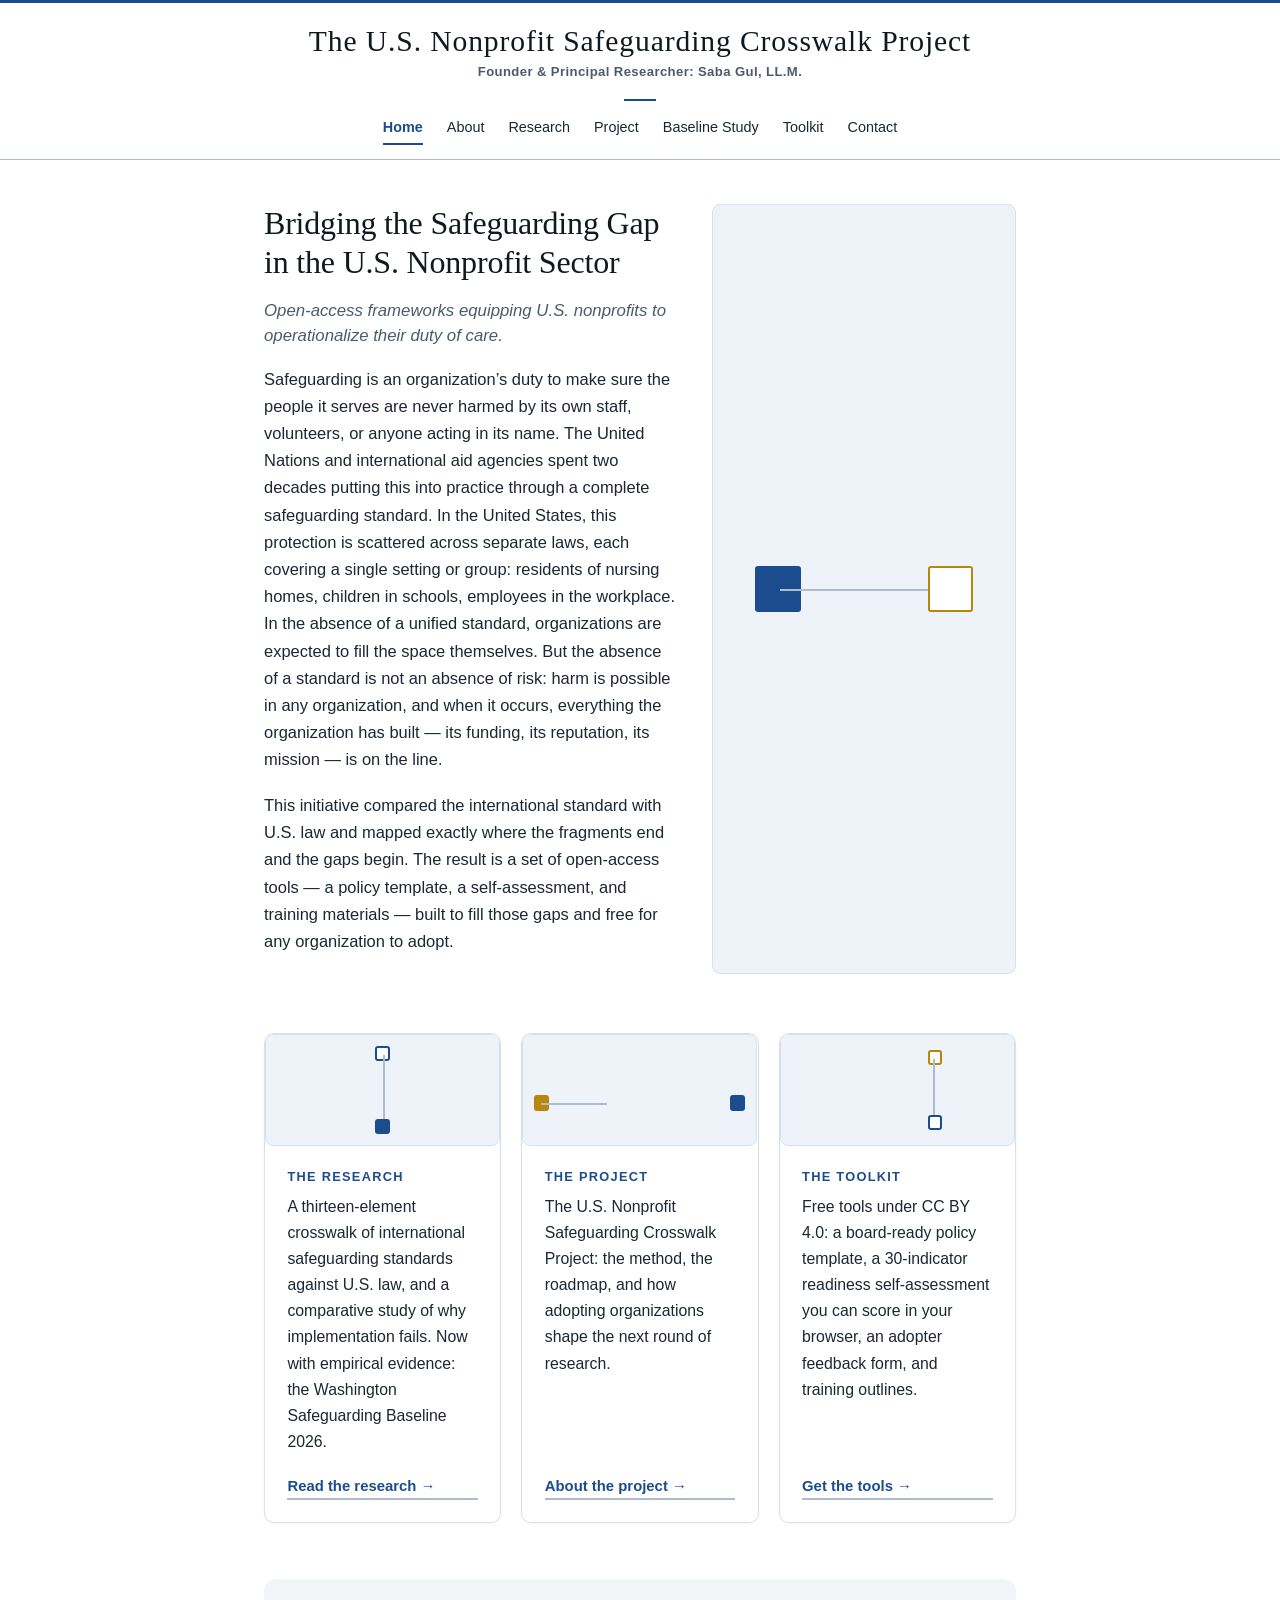
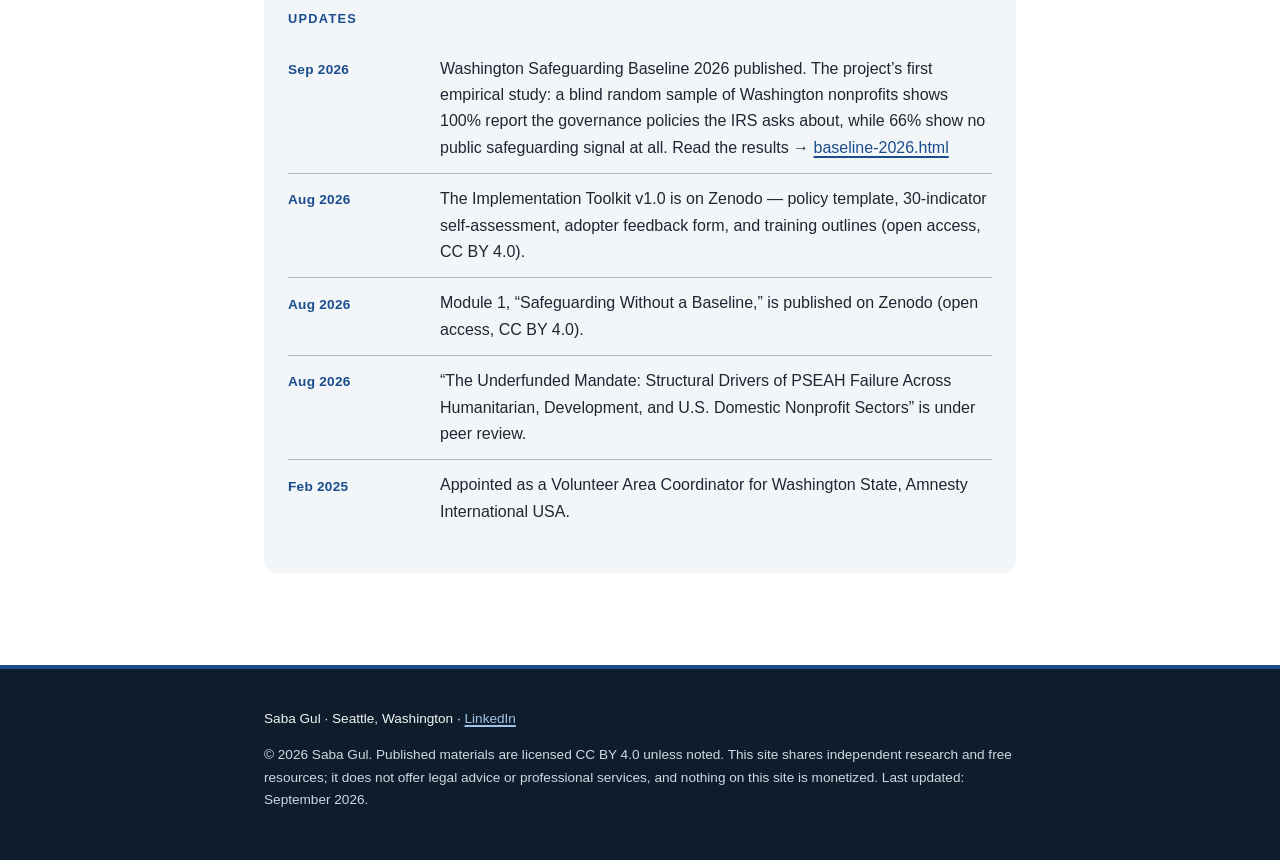
==== index.html @ c937920f "Home: replace hero intro with new safeguarding-context copy H1/lede unchanged; intro paragraph repla" ====
<!DOCTYPE html>
<html lang="en">
<head>
  <meta charset="utf-8">
  <meta name="viewport" content="width=device-width, initial-scale=1">
  <title>Home — The U.S. Nonprofit Safeguarding Crosswalk Project</title>
  <meta name="description" content="Independent research and free, open-access safeguarding tools for U.S. nonprofits, from the U.S. Nonprofit Safeguarding Crosswalk Project.">
  <meta name="author" content="Saba Gul">
  <link rel="canonical" href="https://pseacrosswalk.org/">
  <meta property="og:type" content="website">
  <meta property="og:site_name" content="Saba Gul">
  <meta property="og:title" content="Saba Gul — Safeguarding research for the U.S. nonprofit sector">
  <meta property="og:description" content="Independent research and free, open-access safeguarding tools for U.S. nonprofits, from the U.S. Nonprofit Safeguarding Crosswalk Project.">
  <meta property="og:url" content="https://pseacrosswalk.org/">
  <!-- <meta property="og:image" content="https://pseacrosswalk.org/assets/img/og-image.png"> -->
  <meta name="twitter:card" content="summary">
  <link rel="icon" href="assets/favicon.svg" type="image/svg+xml">
  <link rel="stylesheet" href="assets/css/style.css">
  <!-- Google tag (gtag.js) -->
  <script async src="https://www.googletagmanager.com/gtag/js?id=G-36630T5V3N"></script>
  <script>
    window.dataLayer = window.dataLayer || [];
    function gtag(){dataLayer.push(arguments);}
    gtag('js', new Date());
    gtag('config', 'G-36630T5V3N');
  </script>
</head>
<body>
  <a class="skip-link" href="#main">Skip to content</a>

  <header class="site-header">
    <div class="site-header__inner">
      <a class="wordmark" href="index.html">
        The U.S. Nonprofit Safeguarding Crosswalk Project
        <span class="wordmark__role">Founder &amp; Principal Researcher: Saba Gul, LL.M.</span>
      </a>
      <nav class="nav" aria-label="Primary">
        <ul>
          <li><a href="index.html" aria-current="page">Home</a></li>
          <li><a href="about.html">About</a></li>
          <li><a href="research.html">Research</a></li>
          <li><a href="project.html">Project</a></li>
          <li><a href="baseline-2026.html">Baseline Study</a></li>
          <li><a href="toolkit.html">Toolkit</a></li>
          <li><a href="contact.html">Contact</a></li>
        </ul>
      </nav>
    </div>
  </header>

  <main id="main">
    <div class="hero-row">
      <div class="hero reveal">
        <h1>Bridging the Safeguarding Gap in the U.S. Nonprofit Sector</h1>
        <p class="lede">Open-access frameworks equipping U.S. nonprofits to operationalize their duty of care.</p>
        <p class="hero__intro">Safeguarding is an organization&rsquo;s duty to make sure the people it serves are never harmed by its own staff, volunteers, or anyone acting in its name. The United Nations and international aid agencies spent two decades putting this into practice through a complete safeguarding standard. In the United States, this protection is scattered across separate laws, each covering a single setting or group: residents of nursing homes, children in schools, employees in the workplace. In the absence of a unified standard, organizations are expected to fill the space themselves. But the absence of a standard is not an absence of risk: harm is possible in any organization, and when it occurs, everything the organization has built &mdash; its funding, its reputation, its mission &mdash; is on the line.</p>
        <p class="hero__intro">This initiative compared the international standard with U.S. law and mapped exactly where the fragments end and the gaps begin. The result is a set of open-access tools &mdash; a policy template, a self-assessment, and training materials &mdash; built to fill those gaps and free for any organization to adopt.</p>
      </div>
      <div class="ph ph--a hero__photo" aria-hidden="true"><span class="ph__line"></span></div>
    </div>

    <ul class="cards">
      <li class="card card--research">
        <div class="ph ph--b card__photo" aria-hidden="true"><span class="ph__line"></span></div>
        <div class="card__body">
          <h2>The Research</h2>
          <p>A thirteen-element crosswalk of international safeguarding standards against U.S. law, and a comparative study of why implementation fails. Now with empirical evidence: the Washington Safeguarding Baseline 2026.</p>
          <a class="arrow" href="research.html">Read the research &rarr;</a>
        </div>
      </li>
      <li class="card card--project">
        <div class="ph ph--c card__photo" aria-hidden="true"><span class="ph__line"></span></div>
        <div class="card__body">
          <h2>The Project</h2>
          <p>The U.S. Nonprofit Safeguarding Crosswalk Project: the method, the roadmap, and how adopting organizations shape the next round of research.</p>
          <a class="arrow" href="project.html">About the project &rarr;</a>
        </div>
      </li>
      <li class="card card--toolkit">
        <div class="ph ph--d card__photo" aria-hidden="true"><span class="ph__line"></span></div>
        <div class="card__body">
          <h2>The Toolkit</h2>
          <p>Free tools under CC BY 4.0: a board-ready policy template, a 30-indicator readiness self-assessment you can score in your browser, an adopter feedback form, and training outlines.</p>
          <a class="arrow" href="toolkit.html">Get the tools &rarr;</a>
        </div>
      </li>
    </ul>

    <section class="updates" aria-labelledby="updates-heading">
      <h2 id="updates-heading">Updates</h2>
      <ul>
        <li><span class="updates__date">Sep 2026</span> <span class="updates__body">Washington Safeguarding Baseline 2026 published. The project&rsquo;s first empirical study: a blind random sample of Washington nonprofits shows 100% report the governance policies the IRS asks about, while 66% show no public safeguarding signal at all. Read the results &rarr; <a href="baseline-2026.html">baseline-2026.html</a></span></li>
        <li><span class="updates__date">Aug 2026</span> <span class="updates__body">The Implementation Toolkit v1.0 is on Zenodo — policy template, 30-indicator self-assessment, adopter feedback form, and training outlines (open access, CC BY 4.0).</span></li>
        <li><span class="updates__date">Aug 2026</span> <span class="updates__body">Module 1, &ldquo;Safeguarding Without a Baseline,&rdquo; is published on Zenodo (open access, CC BY 4.0).</span></li>
        <li><span class="updates__date">Aug 2026</span> <span class="updates__body">&ldquo;The Underfunded Mandate: Structural Drivers of PSEAH Failure Across Humanitarian, Development, and U.S. Domestic Nonprofit Sectors&rdquo; is under peer review.</span></li>
        <li><span class="updates__date">Feb 2025</span> <span class="updates__body">Appointed as a Volunteer Area Coordinator for Washington State, Amnesty International USA.</span></li>
      </ul>
    </section>
  </main>

  <footer class="site-footer">
    <div class="site-footer__inner">
      <p class="site-footer__meta">
        Saba Gul &middot; Seattle, Washington &middot;
        <a href="https://www.linkedin.com/in/saba-gul-271b68141/" target="_blank" rel="noopener noreferrer">LinkedIn</a>
      </p>
      <p class="site-footer__legal">&copy; 2026 Saba Gul. Published materials are licensed CC BY 4.0 unless noted. This site shares independent research and free resources; it does not offer legal advice or professional services, and nothing on this site is monetized. Last updated: September 2026.</p>
    </div>
  </footer>
</body>
</html>
---- assets/css/style.css ----
/* ==========================================================================
   Saba Gul — personal scholarly site
   One stylesheet. No frameworks, no external fonts, no third-party assets.
   Light-only by design: pages must print and screenshot identically for the
   evidence record (Part 7 of the strategy document).
   ========================================================================== */

/* --- Tokens ------------------------------------------------------------- */

:root {
  --serif: "Iowan Old Style", "Palatino Linotype", Palatino, "Book Antiqua", Georgia, "Times New Roman", serif;
  --sans: -apple-system, BlinkMacSystemFont, "Segoe UI", Roboto, "Helvetica Neue", Arial, sans-serif;
  --mono: ui-monospace, SFMono-Regular, Menlo, Consolas, monospace;

  --bg: #ffffff;
  --surface: #f3f6f9;
  --white: #ffffff;
  --deep: #0e1c2b;          /* dark band: footer, top rule */
  --deep-text: #cdd9e3;
  --deep-link: #9fc6e8;
  --ink: #101820;
  --text: #1c2733;
  --muted: #4c5b6b;
  --line: #d8e0e8;
  --line-strong: #aebccc;
  --accent: #1b4d8e;
  --accent-dark: #123a6c;
  --gold: #b8860b;
  --gold-dark: #96700a;

  /* Grounded, not arbitrary: blue is the official color of Child Abuse
     Prevention Month (the pinwheel campaign) — directly on-subject for a
     safeguarding site — and navy + neutral gray + a small gold accent is
     the standard recommendation for legal/nonprofit trust-building sites.
     One accent, used identically everywhere (not a different hue per
     page/card) per the "standard, consistent palette" direction — clay/
     olive stay defined, since theme-toolkit/theme-project still set --hue
     from them, but both now resolve to the same accent as everything else. */
  --clay: var(--accent);
  --clay-dark: var(--accent-dark);
  --olive: var(--accent);
  --olive-dark: var(--accent-dark);

  --hue: var(--accent);
  --hue-dark: var(--accent-dark);
  --hue-wash: #eef3f9;

  --tint-teal: var(--hue-wash);
  --tint-clay: var(--hue-wash);
  --tint-olive: var(--hue-wash);

  /* --measure equals --page minus the 3rem of side padding, so text, bands,
     header, and footer all share one left edge and one right edge. */
  --page: 50rem;
  --measure: 47rem;

  /* Only for pages with an on-page table of contents: --page plus the
     sidebar's own width and gap, so the content column keeps its normal
     ~50rem measure instead of being squeezed to make room for the sidebar. */
  --page-wide: 67rem;
  --toc-width: 13rem;
}

/* --- Reset / base ------------------------------------------------------- */

*,
*::before,
*::after { box-sizing: border-box; }

html {
  -webkit-text-size-adjust: 100%;
  scroll-behavior: smooth;
}

/* Flex column so the footer sits at the bottom of the viewport on short pages
   (Contact, 404) instead of floating mid-screen with page background beneath it.
   Disabled in print, where it would interfere with pagination. */
body {
  margin: 0;
  min-height: 100vh;
  min-height: 100dvh;
  display: flex;
  flex-direction: column;
  background: var(--bg);
  color: var(--text);
  font-family: var(--sans);
  font-size: 1.0625rem;
  line-height: 1.65;
  -webkit-font-smoothing: antialiased;
  text-rendering: optimizeLegibility;
}

/* Page theming: components read --hue, so one class recolors a page. */
body.theme-toolkit { --hue: var(--clay); --hue-dark: var(--clay-dark); --hue-wash: var(--tint-clay); }
body.theme-project { --hue: var(--olive); --hue-dark: var(--olive-dark); --hue-wash: var(--tint-olive); }

img { max-width: 100%; height: auto; }

h1, h2, h3, h4 {
  color: var(--ink);
  font-family: var(--serif);
  font-weight: 400;
  line-height: 1.2;
  letter-spacing: -0.005em;
}

p { margin: 0 0 1.15rem; }

a {
  color: var(--accent);
  text-decoration: underline;
  text-decoration-thickness: 1.5px;
  text-underline-offset: 0.16em;
}

a:hover { color: var(--accent-dark); }

:focus-visible {
  outline: 2px solid var(--accent);
  outline-offset: 3px;
}

hr {
  border: 0;
  border-top: 1px solid var(--line);
  margin: 3rem 0;
}

blockquote {
  margin: 1.5rem 0;
  padding: 0 0 0 1.25rem;
  border-left: 3px solid var(--hue);
  color: var(--ink);
  font-family: var(--serif);
  font-size: 1.125rem;
  font-style: italic;
}

/* --- Utilities ---------------------------------------------------------- */

.skip-link {
  position: absolute;
  left: -9999px;
  top: 0;
  background: var(--ink);
  color: var(--white);
  padding: 0.65rem 1rem;
  z-index: 10;
}

.skip-link:focus {
  left: 0.5rem;
  top: 0.5rem;
}

.eyebrow {
  margin: 0 0 0.85rem;
  color: var(--muted);
  font-family: var(--sans);
  font-size: 0.8rem;
  font-weight: 600;
  letter-spacing: 0.1em;
  text-transform: uppercase;
}

/* Title + subtitle pairing. Colored (accent blue) and bold rather than a
   muted gray, so it reads as a distinct second voice under the headline —
   but sized to ~55-60% of the H1 it sits under, and not much bigger, or a
   bold colored line out-competes a lighter-weight, black headline instead
   of reading as clearly secondary. */
/* No max-width of its own — it inherits the width of whichever container
   it sits in (.hero at 40rem, .page-head at 46rem), so a subtitle that
   fits on one line at that width does, instead of wrapping early against
   an artificial narrower cap. */
.lede {
  margin: 0 0 1.1rem;
  color: var(--muted);
  font-size: 1.05rem;
  font-weight: 500;
  font-style: italic;
  line-height: 1.5;
}

.prose { max-width: var(--measure); }

.prose h2 {
  margin: 2.75rem 0 0.9rem;
  font-size: 1.45rem;
}

.prose h3 {
  margin: 2rem 0 0.6rem;
  font-family: var(--sans);
  font-size: 1rem;
  font-weight: 600;
  letter-spacing: 0.02em;
}

.disclaimer {
  margin-top: 2.75rem;
  padding-top: 1.25rem;
  border-top: 1px solid var(--line);
  color: var(--muted);
  font-size: 0.9rem;
}

/* Unfilled content. Search the source for "todo" before launch; see README.
   Kept deliberately quiet — a solid underline in the body text color, not a
   filled highlight box — so a page with several placeholders doesn't read as
   several alerts stacked on top of ordinary content. */
.todo {
  border-bottom: 1px solid #b08d4d;
  color: #8a6a2e;
  padding: 0 0.1em;
  font-size: 0.95em;
  white-space: nowrap;
}

/* --- Header ------------------------------------------------------------- */

/* Compact centered title block: name, a tracked sans-serif role line, a short
   rule, then the nav. Kept deliberately small — this repeats on every page,
   so its height is a tax the whole site pays on every visit. */
.site-header {
  background: var(--bg);
  border-top: 3px solid var(--accent);
  border-bottom: 1px solid var(--line-strong);
}

.site-header__inner {
  max-width: var(--page);
  margin: 0 auto;
  padding: 1.4rem 1.5rem 0.85rem;
  text-align: center;
}

.wordmark {
  display: inline-block;
  color: var(--ink);
  font-family: var(--serif);
  font-size: clamp(1.5rem, 2.8vw, 1.85rem);
  line-height: 1.12;
  letter-spacing: 0.03em;
  text-decoration: none;
}

.wordmark:hover { color: var(--ink); }

/* Not italic: a slanted serif tagline at this size read as decorative rather
   than legible. Upright, slightly smaller, and tracked instead. */
.wordmark__role {
  display: block;
  max-width: 37rem;
  margin: 0.3rem auto 0;
  color: var(--muted);
  font-family: var(--sans);
  font-size: 0.82rem;
  font-weight: 600;
  line-height: 1.4;
  letter-spacing: 0.03em;
}

/* Short centered rule instead of a full-width border: it divides the title
   block from the nav without drawing a box around the header. Sits on .nav so
   it falls between the two, not after both. */
.nav::before {
  content: "";
  display: block;
  width: 2rem;
  height: 2px;
  margin: 0.85rem auto 0.75rem;
  background: var(--accent);
}

.nav ul {
  display: flex;
  flex-wrap: wrap;
  justify-content: center;
  gap: 0.2rem 1.5rem;
  margin: 0;
  padding: 0;
  list-style: none;
}

.nav a {
  display: inline-block;
  padding: 0.2rem 0;
  border-bottom: 2px solid transparent;
  color: var(--text);
  font-size: 0.9rem;
  text-decoration: none;
}

.nav a:hover {
  border-bottom-color: var(--line-strong);
  color: var(--accent);
}

.nav a[aria-current="page"] {
  border-bottom-color: var(--accent);
  color: var(--accent);
  font-weight: 600;
}

/* --- Main --------------------------------------------------------------- */

main {
  flex: 1 0 auto;      /* pushes the footer to the bottom on short pages */
  width: 100%;
  max-width: var(--page);
  margin: 0 auto;
  padding: 2.75rem 1.5rem 4.75rem;
}

/* --- On-page table of contents ------------------------------------------
   Opt-in per page via <main class="has-toc"> plus a <nav class="toc"> as
   main's last child. The content column's LEFT edge is pinned to exactly
   where a normal centered --page box would sit (the same x-position as
   the header above it) via an explicit margin-left, instead of the old
   approach of widening main and centering that wider box — which shifted
   the whole reading column left relative to the header. The box only
   grows rightward, into what would otherwise be blank margin, to fit the
   TOC as a normal (sticky-able) grid child. Below the breakpoint there
   isn't enough side margin to hold it, so it's hidden outright and the
   page is the plain single column.
   Deliberately no JavaScript: a plain anchor list, no scroll-spy. */
.toc { display: none; }

@media (min-width: 84rem) {
  main.has-toc {
    max-width: none;
    width: calc(var(--page) + 3rem + var(--toc-width));
    margin-left: calc((100vw - var(--page)) / 2);
    margin-right: 0;
  }

  main.has-toc {
    display: grid;
    grid-template-columns: minmax(0, var(--page)) var(--toc-width);
    column-gap: 3rem;
  }

  main.has-toc > :not(.toc) { grid-column: 1; }

  main.has-toc > .toc {
    display: block;
    grid-column: 2;
    grid-row: 1 / -1;
    align-self: start;
    position: sticky;
    top: 2rem;
  }
}

.toc__label {
  margin: 0 0 0.75rem;
  color: var(--muted);
  font-family: var(--sans);
  font-size: 0.72rem;
  font-weight: 700;
  letter-spacing: 0.1em;
  text-transform: uppercase;
}

.toc ul {
  margin: 0;
  padding: 0 0 0 0.9rem;
  border-left: 1px solid var(--line);
  list-style: none;
}

.toc li { margin-bottom: 0.55rem; }

.toc a {
  color: var(--muted);
  font-size: 0.85rem;
  line-height: 1.35;
  text-decoration: none;
}

.toc a:hover {
  color: var(--hue);
  text-decoration: underline;
  text-decoration-thickness: 1px;
}

/* H1 containers are wider than the --measure body-text column: a headline
   reads fine wider than a paragraph, and the extra width is what lets
   shorter titles land on one line instead of wrapping after two words.
   Sizes here run smaller than a typical page H1 — at the old size these
   ran to 3-4 lines; a wider column plus a smaller cap gets most titles
   to 1-2 lines instead. */
.page-head {
  max-width: 46rem;
  margin-bottom: 1.5rem;
}

.page-head h1 {
  margin: 0 0 1rem;
  font-size: clamp(1.55rem, 2.3vw, 1.9rem);
  line-height: 1.24;
}

.hero-row {
  display: grid;
  grid-template-columns: minmax(0, 1fr);
  gap: 2.25rem;
  align-items: center;
  margin-bottom: 3.75rem;
}

@media (min-width: 56rem) {
  .hero-row { grid-template-columns: minmax(0, 1.15fr) minmax(0, 0.85fr); }
}

.hero {
  max-width: 40rem;
  margin-bottom: 0;
}

.hero__kicker {
  display: block;
  margin: 0 0 0.9rem;
  color: var(--muted);
  font-family: var(--sans);
  font-size: 0.76rem;
  font-weight: 700;
  letter-spacing: 0.05em;
  text-transform: uppercase;
  white-space: nowrap;
}

.hero h1 {
  margin: 0 0 1rem;
  font-size: clamp(1.65rem, 2.5vw, 2.05rem);
  line-height: 1.22;
  letter-spacing: -0.006em;
}

/* Long-form reading copy stays close to full-strength ink, not the muted
   tone reserved for secondary/meta text — this site is mostly reading. */
.hero__intro {
  max-width: 30rem;
  margin-top: 0;
  color: var(--text);
  font-size: 1.03rem;
}

.hero__actions {
  display: flex;
  gap: 0.85rem;
  flex-wrap: wrap;
  margin-top: 1.5rem;
}

.hero__btn {
  display: inline-block;
  padding: 0.65rem 1.2rem;
  border-radius: 6px;
  font-family: var(--sans);
  font-size: 0.9rem;
  font-weight: 700;
  text-decoration: none;
}

.hero__btn--primary { background: var(--accent-dark); color: #fff; }
.hero__btn--primary:hover { background: var(--ink); }

/* A transparent fill + faint border nearly disappears against a white
   page — white fill + a full-strength border reads as a button at a
   glance instead. */
.hero__btn--ghost {
  background: var(--white);
  color: var(--accent-dark);
  border: 1.5px solid var(--accent-dark);
}

.hero__btn--ghost:hover { background: var(--hue-wash); }

.hero__photo { aspect-ratio: 4 / 5; }

@media (min-width: 56rem) {
  .hero__photo { height: 100%; min-height: 22rem; aspect-ratio: auto; }
}

/* --- Cards -------------------------------------------------------------- */

.cards {
  display: grid;
  grid-template-columns: repeat(auto-fit, minmax(13rem, 1fr));
  gap: 1.25rem;
  margin: 0 0 3.5rem;
  padding: 0;
  list-style: none;
}

/* One consistent accent everywhere (not a different hue per card) — see
   the token-block note above. Each card's identity now comes from its
   card__photo abstract mark (a .ph--a/b/c/d/e variant, set in the markup),
   not from a per-card color. */
.card {
  display: flex;
  flex-direction: column;
  border: 1px solid var(--line);
  border-radius: 10px;
  overflow: hidden;
  box-shadow: 0 1px 3px rgba(20, 25, 20, 0.05);
  transition: transform 0.16s ease, box-shadow 0.16s ease;
}

.card:hover { transform: translateY(-3px); box-shadow: 0 14px 24px rgba(20, 25, 20, 0.09); }

.card__photo { height: 7rem; border-radius: 0; }

.card__body { flex: 1 1 auto; display: flex; flex-direction: column; padding: 1.4rem 1.4rem 1.35rem; }

/* The old inline SVG icons are superseded by the card__photo mark. */
.card__icon { display: none; }

.card h2 {
  margin: 0 0 0.6rem;
  font-family: var(--sans);
  font-size: 0.8rem;
  font-weight: 700;
  letter-spacing: 0.1em;
  text-transform: uppercase;
  color: var(--accent);
}

.card p {
  flex: 1 1 auto;
  margin: 0 0 1.15rem;
  font-size: 0.99rem;
}

.arrow {
  position: relative;
  color: var(--accent);
  font-size: 0.93rem;
  font-weight: 600;
  text-decoration: none;
  border-bottom: none;
  padding-bottom: 2px;
}

.arrow::after {
  content: "";
  position: absolute;
  left: 0;
  right: 0;
  bottom: 0;
  height: 2px;
  background: var(--line-strong);
  transition: background 0.15s ease;
}

.arrow:hover::after { background: var(--gold); }

/* Stat tiles reuse .card/.card__body (same border, radius, shadow) with a
   big number + caption instead of a photo/title/link, for a plain
   highlight-statistics row (baseline-2026.html). */
.stat-card__num {
  display: block;
  margin-bottom: 0.4rem;
  color: var(--accent);
  font-family: var(--sans);
  font-size: 2rem;
  font-weight: 800;
  line-height: 1;
}

.stat-card__cap {
  margin: 0;
  color: var(--muted);
  font-size: 0.92rem;
  line-height: 1.45;
}

/* Four stat tiles in a single row (not .cards' default auto-fit, which
   wraps a 4th item to its own line) — falls back to one column below
   the width where four would get too cramped to read. */
.stat-cards { grid-template-columns: repeat(4, minmax(0, 1fr)); }

@media (max-width: 48rem) {
  .stat-cards { grid-template-columns: minmax(0, 1fr); }
}

/* --- Updates ------------------------------------------------------------ */

/* A shaded band instead of a hairline-topped list — gives the page a
   second visual "zone" instead of running straight from the cards into
   more plain-list content. */
.updates {
  border-top: none;
  margin: 0 -1.5rem -1px;
  padding: 2rem 1.5rem 2.25rem;
  background: var(--surface);
}

@media (min-width: 40rem) {
  .updates { border-radius: 12px; margin: 0 0 1rem; }
}

.updates h2 {
  margin: 0 0 1.1rem;
  font-family: var(--sans);
  font-size: 0.8rem;
  font-weight: 700;
  letter-spacing: 0.1em;
  text-transform: uppercase;
  color: var(--accent);
}

.updates ul {
  margin: 0;
  padding: 0;
  list-style: none;
}

.updates li {
  display: grid;
  grid-template-columns: 8.5rem minmax(0, 1fr);
  gap: 0 1rem;
  padding: 0.75rem 0;
  border-top: 1px solid var(--line-strong);
  font-size: 1rem;
}

.updates li:first-child { border-top: 0; }

.updates__date {
  color: var(--accent);
  font-size: 0.85rem;
  font-weight: 700;
  letter-spacing: 0.02em;
  padding-top: 0.2rem;
}

@media (max-width: 34rem) {
  .updates li {
    grid-template-columns: minmax(0, 1fr);
    gap: 0.15rem;
  }
}

/* --- Publications ------------------------------------------------------- */

.pub {
  display: flex;
  gap: 1.35rem;
  max-width: var(--measure);
  border: 1px solid var(--line);
  border-radius: 10px;
  padding: 1.6rem 1.7rem 1.5rem;
  margin-bottom: 1.4rem;
  box-shadow: 0 1px 3px rgba(20, 25, 20, 0.05);
}

/* Superseded by .pub-mark, a small square abstract mark. */
.pub__num { display: none; }

.pub__body { flex: 1 1 auto; min-width: 0; }

.pub-mark {
  flex: 0 0 3.4rem;
  width: 3.4rem;
  height: 3.4rem;
  margin-bottom: 1.1rem;
  border-radius: 8px;
}

.pub h2 {
  margin: 0 0 0.6rem;
  font-size: 1.3rem;
  line-height: 1.3;
}

.pub__meta {
  margin: 0 0 1rem;
  color: var(--hue);
  font-size: 0.85rem;
  font-weight: 600;
  letter-spacing: 0.01em;
}

.pub__links {
  margin: 0 0 1rem;
  padding: 0;
  list-style: none;
  font-size: 0.95rem;
}

.pub__links li { margin-bottom: 0.35rem; }

.cite {
  margin: 0.9rem 0 0;
  padding: 0.9rem 1.1rem;
  border-radius: 8px;
  background: var(--surface);
  border: 1px solid var(--line);
  color: var(--muted);
  font-size: 0.85rem;
  line-height: 1.6;
}

.cite strong {
  margin-right: 0.4em;
  color: var(--accent);
  font-size: 0.72rem;
  font-weight: 700;
  letter-spacing: 0.09em;
  text-transform: uppercase;
}

/* --- Breadcrumb, scope block -------------------------------------------- */

.breadcrumb {
  margin: -1.25rem 0 1.75rem;
  color: var(--muted);
  font-size: 0.875rem;
}

.scope {
  margin: 2rem 0;
  padding: 1.1rem 1.3rem;
  background: var(--surface);
  border: 1px solid var(--line-strong);
  font-size: 0.95rem;
}

.scope h3 {
  margin: 0 0 0.5rem;
  font-family: var(--sans);
  font-size: 0.8rem;
  font-weight: 700;
  letter-spacing: 0.1em;
  text-transform: uppercase;
  color: var(--hue);
}

.scope p:last-child { margin-bottom: 0; }

.sa-scp-note {
  font-size: 0.95rem;
  color: var(--muted);
}

.note--warn { border-left-color: #b08d4d; }

/* --- Self-assessment instrument ----------------------------------------- */

.sa {
  max-width: var(--measure);
  margin: 2.75rem 0 0;
  padding: 0;
  border: 0;
}

.sa fieldset {
  margin: 0 0 2.25rem;
  padding: 0;
  border: 0;
}

.sa legend {
  padding: 0;
  color: var(--ink);
  font-family: var(--serif);
  font-size: 1.3rem;
}

.sa-domain__q {
  margin: 0.5rem 0 1rem;
  color: var(--muted);
  font-size: 0.97rem;
}

.sa-record {
  padding: 1.25rem 1.4rem !important;
  background: var(--white);
  border: 1px solid var(--line-strong) !important;
  border-top: 3px solid var(--hue) !important;
}

.sa-record legend {
  margin-left: -0.35rem;
  padding: 0 0.35rem;
  font-size: 0.75rem;
  font-family: var(--sans);
  font-weight: 700;
  letter-spacing: 0.13em;
  text-transform: uppercase;
  color: var(--hue);
}

.sa-record__grid {
  display: grid;
  gap: 0.85rem 1.25rem;
  grid-template-columns: repeat(auto-fit, minmax(12rem, 1fr));
  margin-top: 0.6rem;
}

.sa-record label {
  display: block;
  color: var(--muted);
  font-size: 0.8rem;
  font-weight: 600;
  letter-spacing: 0.04em;
  text-transform: uppercase;
}

.sa-record input {
  display: block;
  width: 100%;
  margin-top: 0.3rem;
  padding: 0.45rem 0.55rem;
  background: var(--bg);
  border: 1px solid var(--line-strong);
  color: var(--text);
  font-family: inherit;
  font-size: 1rem;
}

.sa-record input:focus-visible {
  outline: 2px solid var(--accent);
  outline-offset: 1px;
}

/* Print-only twin of each record field. On screen the input itself is the
   field; the twin exists because print cannot show a scrolled input in full.
   See @media print at the foot of this file. */
.sa-record__print { display: none; }

.sa-list {
  margin: 0;
  padding: 0;
  list-style: none;
  border-top: 2px solid var(--line-strong);
}

.sa-item {
  display: flex;
  flex-wrap: wrap;
  align-items: baseline;
  justify-content: space-between;
  gap: 0.2rem 1rem;
  border-bottom: 1px solid var(--line);
}

.sa-item > label {
  display: grid;
  grid-template-columns: 1.35rem 2.1rem minmax(0, 1fr);
  gap: 0 0.5rem;
  flex: 1 1 22rem;
  padding: 0.85rem 0;
  cursor: pointer;
}

.sa-item input[type="checkbox"] {
  width: 1.05rem;
  height: 1.05rem;
  margin: 0.28rem 0 0;
  accent-color: var(--accent);
  cursor: pointer;
}

.sa-item__code {
  color: var(--hue);
  font-size: 0.85rem;
  font-weight: 700;
  letter-spacing: 0.03em;
  padding-top: 0.2rem;
}

.sa-item__text { font-size: 1rem; }

.sa-item__scp {
  flex: 0 0 auto;
  padding-bottom: 0.85rem;
  color: var(--muted);
  font-size: 0.78rem;
  letter-spacing: 0.02em;
  white-space: nowrap;
}

.sa-item.is-yes {
  background: rgba(15, 76, 92, 0.045);
  background: color-mix(in srgb, var(--hue) 5%, transparent);
}

.sa-item.is-yes .sa-item__text { color: var(--ink); }

.sa-subtotal {
  margin: 0.9rem 0 0;
  color: var(--muted);
  font-size: 0.85rem;
  font-weight: 600;
  letter-spacing: 0.06em;
  text-transform: uppercase;
}

.sa-subtotal strong {
  color: var(--hue);
  font-size: 1rem;
  letter-spacing: 0;
}

/* --- Self-assessment results -------------------------------------------- */

.sa-results {
  max-width: var(--measure);
  margin-top: 1rem;
  padding-top: 2rem;
  border-top: 4px solid var(--hue);
}

.sa-results h2 { margin: 0 0 1.25rem; font-size: 1.6rem; }

.sa-results h3 { margin: 2.25rem 0 1rem; font-size: 1.25rem; }

.sa-table {
  width: 100%;
  margin: 0;
  border-collapse: collapse;
  font-size: 0.97rem;
}

.sa-table__caption {
  margin-bottom: 0.9rem;
  color: var(--muted);
  font-size: 0.875rem;
  text-align: left;
}

.sa-table th,
.sa-table td {
  padding: 0.5rem 0.6rem;
  border-bottom: 1px solid var(--line);
  text-align: left;
}

.sa-table thead th {
  border-bottom: 2px solid var(--line-strong);
  color: var(--muted);
  font-family: var(--sans);
  font-size: 0.75rem;
  font-weight: 700;
  letter-spacing: 0.1em;
  text-transform: uppercase;
}

.sa-table tbody th { font-family: var(--sans); font-size: 0.97rem; font-weight: 400; }

.sa-table td { width: 5rem; }

.sa-table tfoot th,
.sa-table tfoot td {
  border-top: 2px solid var(--line-strong);
  border-bottom: 0;
  color: var(--accent);
  font-family: var(--sans);
  font-size: 1.05rem;
  font-weight: 700;
}

.sa-bands {
  margin: 0;
  padding: 0;
  list-style: none;
}

.sa-band {
  padding: 1rem 1.15rem;
  margin-bottom: 0.6rem;
  background: var(--surface);
  border-left: 3px solid var(--line-strong);
  color: var(--muted);
  font-size: 0.95rem;
}

.sa-band p:last-child { margin-bottom: 0; }

.sa-band__head {
  margin-bottom: 0.35rem;
  color: var(--ink);
  font-size: 1rem;
}

.sa-band__score {
  display: inline-block;
  min-width: 4rem;
  color: var(--muted);
  font-size: 0.85rem;
  font-weight: 600;
}

.sa-band.is-current {
  background: var(--white);
  border-left-color: var(--hue);
  border-top: 1px solid var(--line-strong);
  border-right: 1px solid var(--line-strong);
  border-bottom: 1px solid var(--line-strong);
  color: var(--text);
}

.sa-band.is-current .sa-band__score { color: var(--accent); }

.sa-actions {
  display: flex;
  flex-wrap: wrap;
  gap: 0.75rem;
  margin: 2rem 0 1rem;
}

.btn {
  padding: 0.6rem 1.1rem;
  background: var(--accent);
  border: 1px solid var(--accent);
  color: #ffffff;
  font-family: inherit;
  font-size: 0.95rem;
  font-weight: 600;
  cursor: pointer;
}

.btn:hover { background: var(--accent-dark); border-color: var(--accent-dark); }

.btn--quiet {
  background: transparent;
  border-color: var(--line-strong);
  color: var(--text);
  font-weight: 400;
}

.btn--quiet:hover { background: var(--surface); border-color: var(--accent); color: var(--accent); }

/* Running score, JS-only. */
.sa-bar {
  position: sticky;
  bottom: 0;
  z-index: 5;
  background: var(--deep);
  border-top: 3px solid var(--hue);
}

.sa-bar__inner {
  display: flex;
  flex-wrap: wrap;
  align-items: baseline;
  gap: 0.3rem 1rem;
  max-width: var(--page);
  margin: 0 auto;
  padding: 0.7rem 1.5rem;
  color: var(--deep-text);
  font-size: 0.9rem;
}

.sa-bar__score {
  color: #ffffff;
  font-size: 1.05rem;
  font-weight: 700;
}

.sa-bar__band { flex: 1 1 auto; }

.sa-bar__link { color: var(--deep-link); font-size: 0.875rem; }

/* --- Tools -------------------------------------------------------------- */

.tool {
  max-width: var(--measure);
  display: block;
  border: 1px solid var(--line);
  border-radius: 10px;
  overflow: hidden;
  margin: 1.75rem 0 1.4rem;
  box-shadow: 0 1px 3px rgba(20, 25, 20, 0.05);
}

/* Consecutive tools shouldn't get double spacing from both this and the
   previous tool's bottom margin — only the first tool (right after a
   .note or paragraph with no bottom margin of its own) needs the top gap. */
.tool + .tool { margin-top: 0; }

.tool__photo { height: 6rem; border-radius: 0; }

.tool__inner { display: flex; gap: 1.2rem; padding: 1.5rem 1.5rem 1.4rem; }

.tool__num {
  flex: 0 0 auto;
  display: grid;
  place-items: center;
  width: 2.15rem;
  height: 2.15rem;
  margin-top: 0.1rem;
  border-radius: 50%;
  background: var(--hue);
  color: #fff;
  font-family: var(--sans);
  font-size: 1rem;
  font-weight: 700;
  opacity: 1;
}

.tool__body { flex: 1 1 auto; }

.tool h2 {
  margin: 0 0 0.6rem;
  font-size: 1.2rem;
}

.tool p:last-child { margin-bottom: 0; }

/* --- Steps -------------------------------------------------------------- */

.steps {
  max-width: var(--measure);
  margin: 0 0 1.75rem;
  padding-left: 1.35rem;
}

.steps li {
  margin-bottom: 0.6rem;
  padding-left: 0.35rem;
}

.plain-list {
  max-width: var(--measure);
  margin: 0 0 1.5rem;
  padding-left: 1.15rem;
}

.plain-list li {
  margin-bottom: 0.5rem;
  padding-left: 0.25rem;
}

/* --- Note / callout ----------------------------------------------------- */

.note {
  max-width: var(--measure);
  margin: 2rem 0 0;
  padding: 1.1rem 1.3rem;
  background: var(--hue-wash);
  border-left: 4px solid var(--hue);
  border-radius: 10px;
  font-size: 0.97rem;
}

.note p:last-child { margin-bottom: 0; }

/* --- Marks: a "crosswalk" motif, not decorative shapes ---------------------
   Two node squares joined by a line — literally the site's own subject
   (mapping one standard to another) rather than arbitrary abstract art.
   Squares/rects read as diagrammatic and corporate; circles read playful,
   which didn't fit a legal/compliance site. container-type:size + cqmin
   keeps every element proportional to the SHORTER side of its own box
   regardless of the box's aspect ratio, so nothing stretches into an odd
   ellipse in a box that isn't square. Used for: the home hero photo slot,
   each home card, each toolkit tool, the research publication marks, and
   the about-page portrait slot. */
.ph {
  position: relative;
  overflow: hidden;
  border-radius: 8px;
  background: var(--hue-wash);
  border: 1px solid var(--line);
  container-type: size;
}

.ph__line {
  position: absolute;
  background: var(--line-strong);
}

.ph::before, .ph::after { content: ""; position: absolute; border-radius: 3px; }

.ph--a .ph__line { top: 50%; left: 22cqmin; width: 56cqmin; height: 2px; }
.ph--a::before { width: 15cqmin; height: 15cqmin; top: calc(50% - 7.5cqmin); left: 14cqmin; background: var(--accent); }
.ph--a::after { width: 15cqmin; height: 15cqmin; top: calc(50% - 7.5cqmin); right: 14cqmin; border: 2.5px solid var(--gold); background: var(--white); }

.ph--b .ph__line { top: 18cqmin; bottom: 18cqmin; left: 50%; width: 2px; height: auto; }
.ph--b::before { width: 14cqmin; height: 14cqmin; top: 10cqmin; left: calc(50% - 7cqmin); border: 2.5px solid var(--accent); background: var(--white); }
.ph--b::after { width: 14cqmin; height: 14cqmin; bottom: 10cqmin; left: calc(50% - 7cqmin); background: var(--accent); }

.ph--c .ph__line { top: 62%; left: 16cqmin; width: 60cqmin; height: 2px; }
.ph--c::before { width: 14cqmin; height: 14cqmin; top: calc(62% - 7cqmin); left: 10cqmin; background: var(--gold); }
.ph--c::after { width: 14cqmin; height: 14cqmin; top: calc(62% - 7cqmin); right: 10cqmin; background: var(--accent); }

.ph--d .ph__line { top: 22cqmin; bottom: 22cqmin; right: 34%; width: 2px; height: auto; }
.ph--d::before { width: 13cqmin; height: 13cqmin; top: 14cqmin; right: calc(34% - 6.5cqmin); border: 2.5px solid var(--gold); background: var(--white); }
.ph--d::after { width: 13cqmin; height: 13cqmin; bottom: 14cqmin; right: calc(34% - 6.5cqmin); border: 2.5px solid var(--accent); background: var(--white); }

.ph--e .ph__line { top: 40%; left: 18cqmin; width: 50cqmin; height: 2px; }
.ph--e::before { width: 15cqmin; height: 15cqmin; top: calc(40% - 7.5cqmin); left: 12cqmin; background: var(--accent); }
.ph--e::after { width: 15cqmin; height: 15cqmin; top: calc(40% - 7.5cqmin); left: 62cqmin; background: var(--gold); }

.tk-banner { height: 12rem; margin: 0 0 2.75rem; }

.prj-banner { height: 11rem; margin: 0 0 2.75rem; }

/* --- Motion: one deliberate on-load reveal, nothing scattered ------------ */

.hero, .hero__photo, .cards { opacity: 0; animation: reveal-in 0.5s ease forwards; }
.hero { animation-delay: 0.02s; }
.hero__photo { animation-delay: 0.1s; }
.cards { animation-delay: 0.18s; }

@keyframes reveal-in {
  from { opacity: 0; transform: translateY(8px); }
  to { opacity: 1; transform: translateY(0); }
}

@media (prefers-reduced-motion: reduce) {
  .hero, .hero__photo, .cards { opacity: 1; animation: none; }
}

/* --- About page --------------------------------------------------------- */

/* Photo sits in the right column on wide screens; on narrow screens the source
   order takes over and it leads the page. */
.about-layout {
  display: grid;
  grid-template-columns: minmax(0, 1fr) 12rem;
  gap: 2.5rem;
  align-items: start;
}

.about-layout > .prose { grid-area: 1 / 1; }
.about-layout > .portrait { grid-area: 1 / 2; }

@media (max-width: 48rem) {
  .about-layout {
    grid-template-columns: minmax(0, 1fr);
    gap: 2rem;
  }

  .about-layout > .prose,
  .about-layout > .portrait { grid-area: auto; }
}

.portrait {
  margin: 0;
  max-width: 12rem;
}

.portrait img {
  display: block;
  width: 100%;
  border: 1px solid var(--line-strong);
  background: var(--surface);
}

.portrait figcaption {
  margin-top: 0.6rem;
  color: var(--muted);
  font-size: 0.8rem;
  line-height: 1.5;
}

.about-mark { aspect-ratio: 4 / 5; max-width: 16rem; }

.credentials {
  margin: 2.25rem 0 0;
  padding: 1.25rem 1.4rem;
  background: var(--surface);
  border: 1px solid var(--line-strong);
  border-left: 4px solid var(--hue);
  font-size: 0.97rem;
}

.credentials h2 {
  margin: 0 0 0.6rem;
  font-family: var(--sans);
  font-size: 0.8rem;
  font-weight: 700;
  letter-spacing: 0.1em;
  text-transform: uppercase;
  color: var(--hue);
}

.credentials p:last-child { margin-bottom: 0; }

/* --- Contact ------------------------------------------------------------ */

.contact-details {
  max-width: var(--measure);
  margin: 0 0 2rem;
  padding: 1.4rem 1.5rem;
  background: var(--white);
  border: 1px solid var(--line-strong);
  border-top: 3px solid var(--hue);
}

.contact-details dl {
  margin: 0;
  display: grid;
  grid-template-columns: 8rem minmax(0, 1fr);
  gap: 0.55rem 1rem;
  font-size: 1rem;
}

@media (max-width: 34rem) {
  .contact-details dl { grid-template-columns: minmax(0, 1fr); gap: 0.15rem; }
  .contact-details dd { margin-bottom: 0.8rem; }
}

.contact-details dt {
  color: var(--hue);
  font-size: 0.8rem;
  font-weight: 700;
  letter-spacing: 0.08em;
  text-transform: uppercase;
  padding-top: 0.25rem;
}

.contact-details dd { margin: 0; }

/* --- Footer ------------------------------------------------------------- */

.site-footer {
  background: var(--deep);
  border-top: 4px solid var(--accent);
}

.site-footer__inner {
  max-width: var(--page);
  margin: 0 auto;
  padding: 2.4rem 1.5rem 3rem;
  color: var(--deep-text);
  font-size: 0.85rem;
  line-height: 1.65;
}

.site-footer__meta {
  margin: 0 0 0.9rem;
  color: #f1f4f5;
  font-weight: 500;
}

.site-footer__meta a { color: var(--deep-link); }

.site-footer__meta a:hover { color: #ffffff; }

.site-footer :focus-visible { outline-color: var(--deep-link); }

.site-footer__legal {
  max-width: 52rem;
  margin: 0;
}

/* --- Print (evidence captures, print-to-PDF) ---------------------------- */

@media print {
  /* Margins for the self-assessment only, via a named page. A plain @page rule
     would widen the margins on all seven pages, which reflows them (research
     gained a page); this leaves them on the browser's own defaults. Claimed by
     .sa-page below. */
  @page sa-record {
    margin: 0.65in 0.7in 0.6in;
  }

  :root { --bg: #fff; --surface: #fff; --white: #fff; }

  /* The screen layout makes body a flex column to pin the footer down; in print
     that fights pagination, so it goes back to normal flow. */
  body {
    display: block;
    min-height: 0;
    background: #fff;
    color: #000;
    font-size: 10.5pt;
    line-height: 1.5;
  }

  .skip-link,
  .nav { display: none; }

  /* Dark bands would print as slabs of ink. */
  .site-header {
    border-top: 2px solid #333;
    border-bottom: 1px solid #999;
  }

  .site-header__inner { text-align: left; padding-bottom: 0.6rem; }

  .wordmark { font-size: 15pt; letter-spacing: 0.01em; }

  .wordmark__role { margin-left: 0; font-size: 9.5pt; }

  .site-footer {
    background: #fff;
    border-top: 1px solid #999;
  }

  .site-footer__inner,
  .site-footer__meta,
  .site-footer__legal { color: #333; }

  .site-footer__meta a { color: #000; }

  main { padding: 1.5rem 0 0; }

  .card,
  .contact-details,
  .credentials { border-color: #bbb; }

  a { color: #000; text-decoration: underline; }

  a[href^="http"]::after {
    content: " (" attr(href) ")";
    font-size: 0.85em;
    word-break: break-all;
  }

  .pub,
  .tool,
  .card { break-inside: avoid; }

  .todo { background: none; }

  /* --- Self-assessment: print as the completed record ---------------------

     Everything below is scoped to .sa-page (the body class on
     self-assessment.html) so that turning one page into a paper form leaves the
     other six pages on the generic print rules above.

     The printed artifact is the organization's own record, not a saved web
     page: masthead and running-score bar gone, one document identity line, the
     three record fields as a ruled header block, 30 indicators with
     unmistakable ticks, the achieved score band only, and the scope note,
     source, and attribution as fine print at the foot.
     ----------------------------------------------------------------------- */

  .breadcrumb,
  .sa-bar,
  .sa-actions { display: none; }

  .sa-page {
    page: sa-record;
    font-size: 10.25pt;
    line-height: 1.35;
  }

  /* The record header, the instrument, the score, then the fine print. Source
     order puts the standing guidance up front, which is right on screen and
     wrong on a form; ordering the four blocks is the only change. */
  .sa-page main {
    display: flex;
    flex-direction: column;
    max-width: none;
    padding: 0;
  }

  .sa-page .page-head { order: 1; }
  .sa-page .sa { order: 2; }
  .sa-page .sa-results { order: 3; }
  .sa-page main > .prose { order: 4; }

  /* Site chrome, the browser-only privacy note, and the instructions for
     running the exercise: none of it means anything on a finished record. */
  .sa-page .site-header,
  .sa-page .site-footer,
  .sa-page .note,
  .sa-page .lede,
  .sa-page main > .prose > h2,
  .sa-page .sa-guide { display: none; }

  /* Both remaining absolute links are DOIs whose visible text is already the
     URL, so the generic href-in-parentheses rule would print it twice. */
  .sa-page a[href^="http"]::after { content: none; }

  /* --- Document identity --- */

  .sa-page .page-head {
    max-width: none;
    margin: 0 0 0.14in;
    padding-bottom: 0.05in;
    border-bottom: 1.5pt solid #000;
  }

  .sa-page .page-head h1 {
    margin: 0;
    font-size: 17pt;
  }

  .sa-page .page-head .pub__meta {
    margin: 0.03in 0 0;
    color: #000;
    font-size: 8.5pt;
    font-weight: 600;
    letter-spacing: 0.02em;
  }

  /* --- Record header block --- */

  .sa-page .sa {
    max-width: none;
    margin: 0;
  }

  .sa-page .sa-record {
    margin: 0 0 0.22in;
    padding: 0 !important;
    border: 0.75pt solid #000 !important;
    break-inside: avoid;
  }

  .sa-page .sa-record legend {
    margin: 0 0 0 0.1in;
    padding: 0 0.06in;
    color: #000;
    font-size: 7pt;
    letter-spacing: 0.14em;
  }

  /* Widths follow how much each field holds: names and roles need the room,
     and the date column is wide enough that a written-out date does not wrap,
     on A4 as well as Letter. */
  .sa-page .sa-record__grid {
    grid-template-columns: 2.2fr 1.75fr 2.9fr;
    gap: 0;
    margin: 0;
  }

  .sa-page .sa-record label {
    padding: 0.04in 0.11in 0.1in;
    border-left: 0.5pt solid #000;
    color: #000;
    font-size: 7pt;
    letter-spacing: 0.09em;
  }

  .sa-page .sa-record label:first-child { border-left: 0; }

  /* The input is replaced by its twin: same value, but it wraps instead of
     clipping to one line, and it prints as writing on a form rather than as a
     form control. Empty, it leaves a space to complete by hand. */
  .sa-page .sa-record input { display: none; }

  .sa-page .sa-record__print {
    display: block;
    min-height: 0.28in;
    margin-top: 0.02in;
    color: #000;
    font-size: 10.5pt;
    font-weight: 400;
    letter-spacing: 0;
    line-height: 1.25;
    text-transform: none;
  }

  /* --- Domains and indicators --- */

  /* A domain is read as one thing, and its subtotal has to be attached to the
     five indicators it counts, so the block never splits. Keeping the six
     blocks whole costs no pages: the content runs to 3.2 pages either way. */
  .sa-page .sa-domain {
    margin: 0 0 0.24in;
    break-inside: avoid;
  }

  .sa-page .sa-domain legend {
    font-size: 11.5pt;
    break-after: avoid;
  }

  .sa-page .sa-domain__q {
    margin: 0.02in 0 0.07in;
    color: #333;
    font-size: 9pt;
    break-after: avoid;
  }

  .sa-page .sa-list { border-top: 1pt solid #000; }

  .sa-page .sa-item {
    border-bottom: 0.4pt solid #999;
    break-inside: avoid;
  }

  .sa-page .sa-item > label {
    grid-template-columns: 0.2in 0.33in minmax(0, 1fr);
    gap: 0 0.06in;
    padding: 0.055in 0;
  }

  .sa-page .sa-item.is-yes { background: none; }

  .sa-page .sa-item__code {
    padding-top: 0;
    color: #000;
    font-size: 8.5pt;
  }

  .sa-page .sa-item__text { font-size: 9.8pt; }

  .sa-page .sa-item__scp {
    padding-bottom: 0.055in;
    color: #444;
    font-size: 7.5pt;
  }

  /* A tick drawn with a background colour disappears when the reader prints
     with background graphics off, and again on a mono laser. Draw the box and
     the tick with borders: borders are foreground and always print. */
  .sa-page .sa-item input[type="checkbox"] {
    -webkit-appearance: none;
    appearance: none;
    position: relative;
    width: 9.5pt;
    height: 9.5pt;
    margin: 1.5pt 0 0;
    padding: 0;
    background: none;
    border: 0.75pt solid #000;
    border-radius: 0;
  }

  .sa-page .sa-item input[type="checkbox"]:checked::after {
    content: "";
    position: absolute;
    left: 1.4pt;
    top: 0.2pt;
    width: 3pt;
    height: 6.2pt;
    border: solid #000;
    border-width: 0 1.5pt 1.5pt 0;
    transform: rotate(40deg);
  }

  .sa-page .sa-subtotal {
    margin: 0.05in 0 0;
    color: #000;
    font-size: 8pt;
    text-align: right;
  }

  .sa-page .sa-subtotal strong { color: #000; font-size: 10.5pt; }

  /* --- Score --- */

  .sa-page .sa-results {
    max-width: none;
    margin: 0;
    padding-top: 0.14in;
    border-top: 1.5pt solid #000;
  }

  .sa-page .sa-results h2 {
    margin: 0 0 0.1in;
    font-size: 13pt;
  }

  /* The two h3s here inherit different families on screen (one serif, one
     sans); on a form they are both section labels, so make them match. */
  .sa-page .sa-results h3 {
    margin: 0.2in 0 0.07in;
    font-family: var(--sans);
    font-size: 8pt;
    font-weight: 700;
    letter-spacing: 0.09em;
    break-after: avoid;
  }

  .sa-page .sa-table {
    font-size: 9.5pt;
    break-inside: avoid;
  }

  /* The subtotals are the record's payload; the reading advice follows them. */
  .sa-page .sa-table__caption {
    caption-side: bottom;
    margin: 0.07in 0 0;
    color: #333;
    font-size: 8pt;
  }

  .sa-page .sa-table th,
  .sa-page .sa-table td {
    padding: 0.04in 0.08in;
    border-bottom: 0.4pt solid #999;
  }

  .sa-page .sa-table thead th {
    border-bottom: 1pt solid #000;
    color: #000;
    font-size: 7pt;
  }

  .sa-page .sa-table tbody th { font-size: 9.5pt; }

  .sa-page .sa-table tfoot th,
  .sa-page .sa-table tfoot td {
    border-top: 1pt solid #000;
    color: #000;
    font-size: 11.5pt;
  }

  /* Printing all four bands leaves the reader to work out which one is theirs.
     Only the achieved band belongs on the record. The :has() guard keeps the
     hand-scoring path intact: with scripting off nothing carries .is-current,
     and all four bands print, which is what a blank form needs. */
  .sa-page .sa-bands:has(.is-current) .sa-band:not(.is-current) { display: none; }

  .sa-page .sa-band {
    margin: 0 0 0.08in;
    padding: 0.09in 0.12in;
    background: none;
    border: 0.75pt solid #000;
    border-left: 3pt solid #000;
    color: #000;
    font-size: 9.5pt;
    break-inside: avoid;
  }

  .sa-page .sa-band__head { margin-bottom: 0.03in; }

  /* Beats .sa-band.is-current .sa-band__score, which is accent-coloured. */
  .sa-page .sa-band.is-current .sa-band__score { color: #000; }

  /* --- Fine print at the foot --- */

  .sa-page main > .prose {
    max-width: none;
    margin-top: 0.2in;
  }

  .sa-page .sa-scoring,
  .sa-page .sa-scp-note {
    margin: 0 0 0.1in;
    color: #222;
    font-size: 8.5pt;
  }

  .sa-page .scope {
    margin: 0 0 0.1in;
    padding: 0.08in 0.11in;
    border: 0.5pt solid #666;
    color: #000;
    font-size: 8.5pt;
    break-inside: avoid;
  }

  .sa-page .scope h3 {
    margin: 0 0 0.02in;
    color: #000;
    font-size: 7pt;
  }

  .sa-page .cite {
    margin: 0;
    padding: 0.08in 0.11in;
    border: 0.5pt solid #999;
    border-left: 2pt solid #000;
    color: #000;
    font-size: 8.5pt;
    break-inside: avoid;
  }

  .sa-page .cite strong { color: #000; font-size: 7pt; }

  .sa-page .disclaimer {
    margin-top: 0.14in;
    padding-top: 0.08in;
    border-top: 0.5pt solid #999;
    color: #222;
    font-size: 8pt;
  }
}
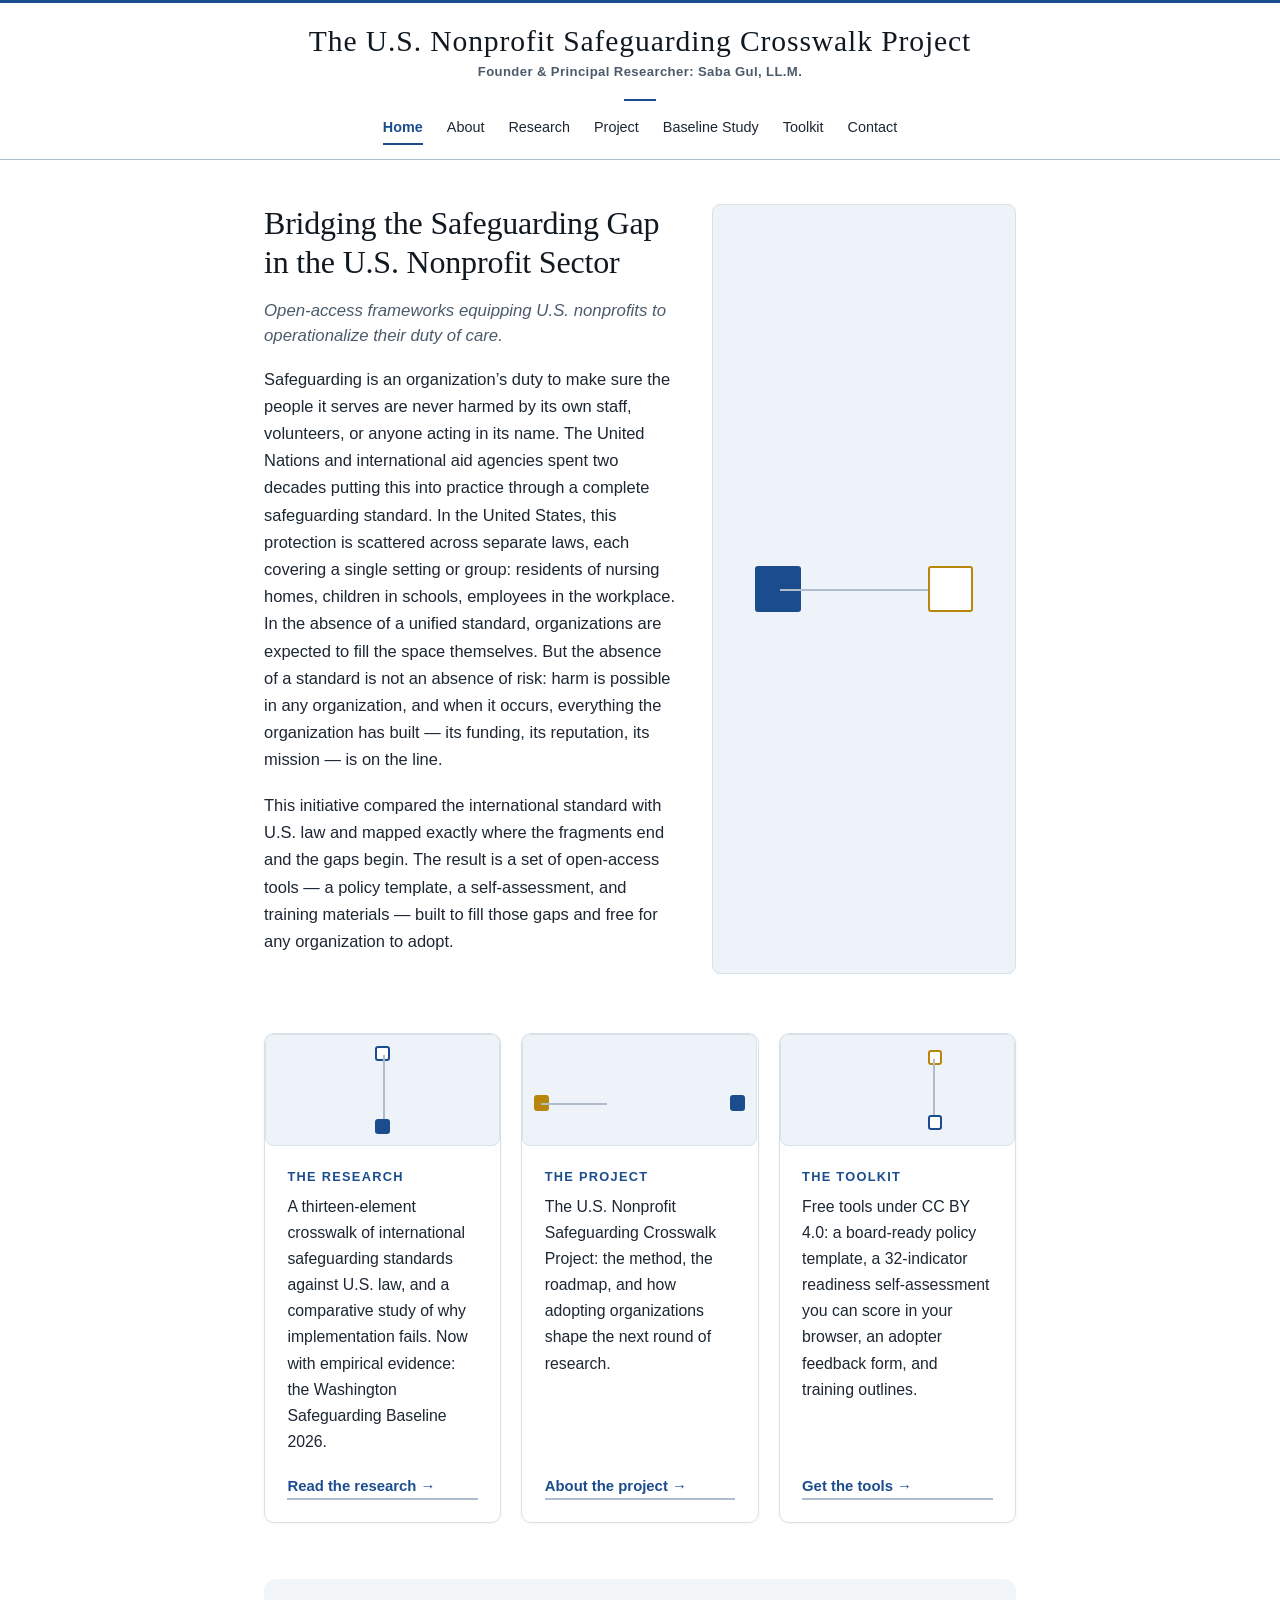
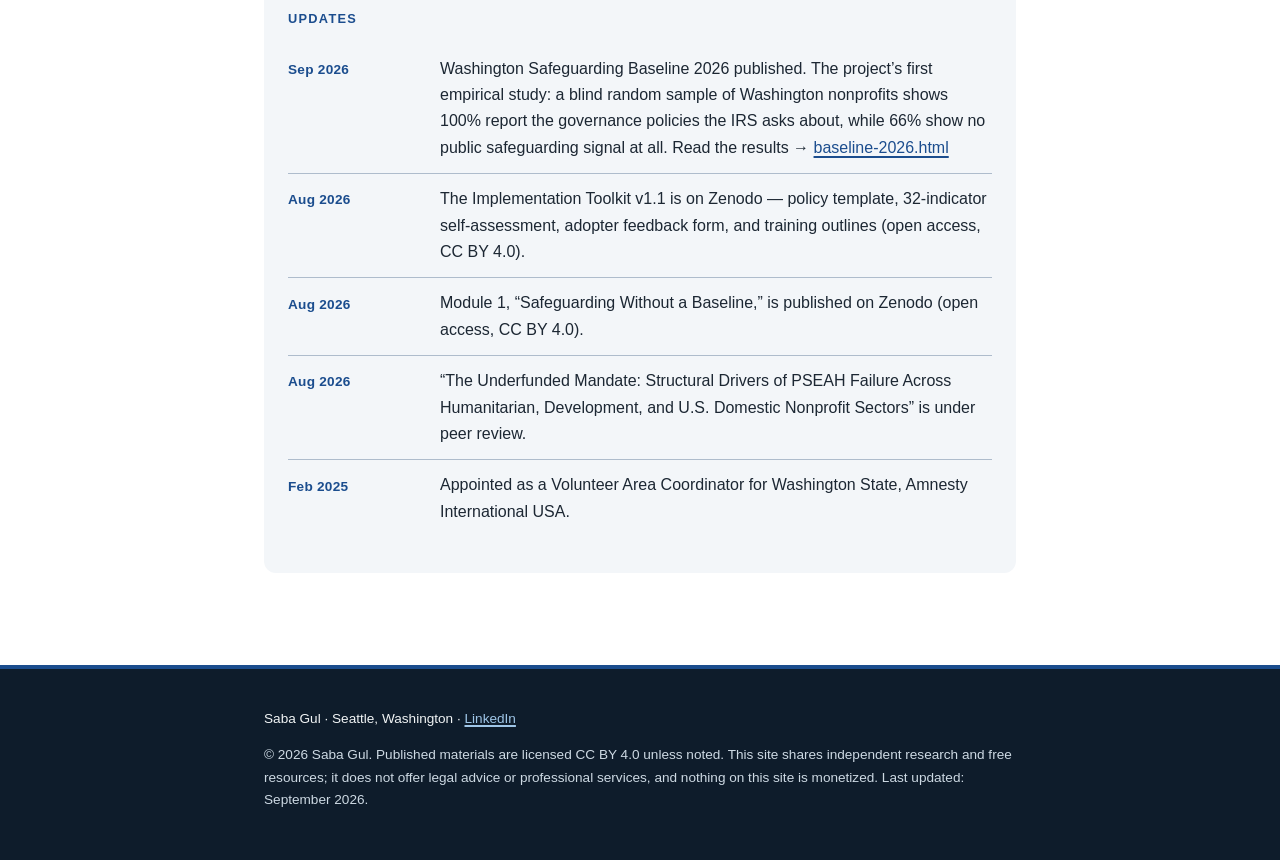
==== commit 67a1e0b8: "Toolkit: bump to v1.1, 32 indicators, new DOI, replace tool files Co-Authored-By: Claude Sonnet 5 <n" ====
--- a/index.html
+++ b/index.html
@@ -80,7 +80,7 @@
         <div class="ph ph--d card__photo" aria-hidden="true"><span class="ph__line"></span></div>
         <div class="card__body">
           <h2>The Toolkit</h2>
-          <p>Free tools under CC BY 4.0: a board-ready policy template, a 30-indicator readiness self-assessment you can score in your browser, an adopter feedback form, and training outlines.</p>
+          <p>Free tools under CC BY 4.0: a board-ready policy template, a 32-indicator readiness self-assessment you can score in your browser, an adopter feedback form, and training outlines.</p>
           <a class="arrow" href="toolkit.html">Get the tools &rarr;</a>
         </div>
       </li>
@@ -90,7 +90,7 @@
       <h2 id="updates-heading">Updates</h2>
       <ul>
         <li><span class="updates__date">Sep 2026</span> <span class="updates__body">Washington Safeguarding Baseline 2026 published. The project&rsquo;s first empirical study: a blind random sample of Washington nonprofits shows 100% report the governance policies the IRS asks about, while 66% show no public safeguarding signal at all. Read the results &rarr; <a href="baseline-2026.html">baseline-2026.html</a></span></li>
-        <li><span class="updates__date">Aug 2026</span> <span class="updates__body">The Implementation Toolkit v1.0 is on Zenodo — policy template, 30-indicator self-assessment, adopter feedback form, and training outlines (open access, CC BY 4.0).</span></li>
+        <li><span class="updates__date">Aug 2026</span> <span class="updates__body">The Implementation Toolkit v1.1 is on Zenodo — policy template, 32-indicator self-assessment, adopter feedback form, and training outlines (open access, CC BY 4.0).</span></li>
         <li><span class="updates__date">Aug 2026</span> <span class="updates__body">Module 1, &ldquo;Safeguarding Without a Baseline,&rdquo; is published on Zenodo (open access, CC BY 4.0).</span></li>
         <li><span class="updates__date">Aug 2026</span> <span class="updates__body">&ldquo;The Underfunded Mandate: Structural Drivers of PSEAH Failure Across Humanitarian, Development, and U.S. Domestic Nonprofit Sectors&rdquo; is under peer review.</span></li>
         <li><span class="updates__date">Feb 2025</span> <span class="updates__body">Appointed as a Volunteer Area Coordinator for Washington State, Amnesty International USA.</span></li>
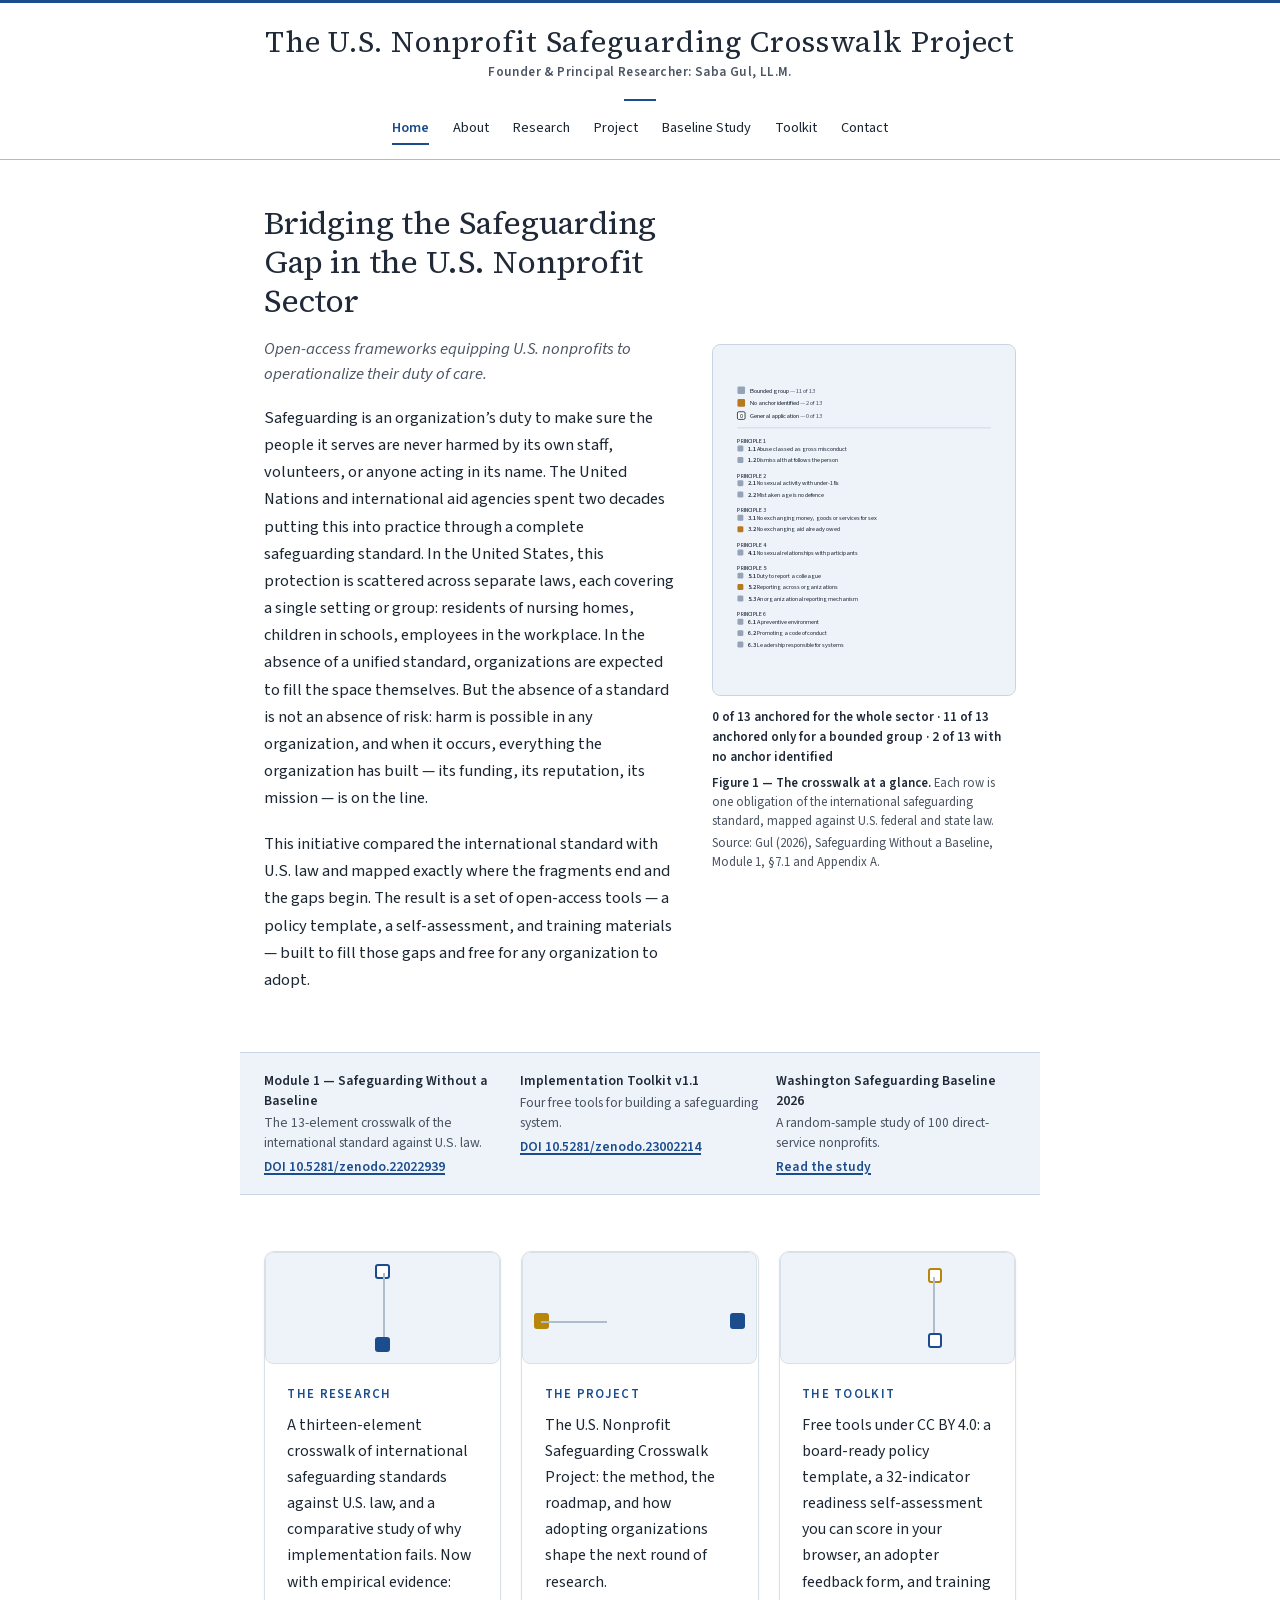
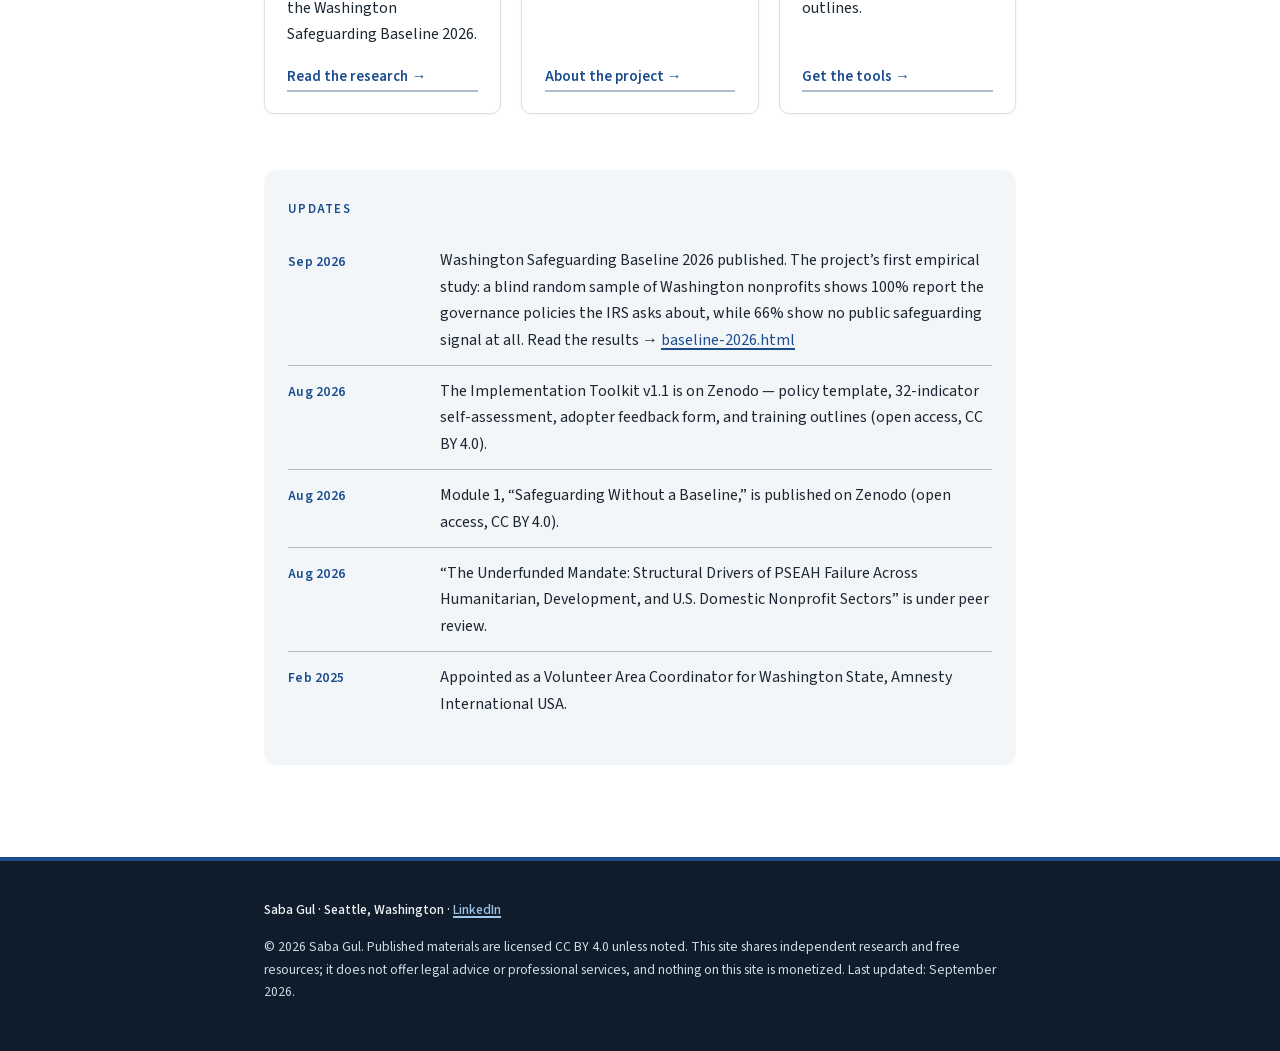
==== commit 4d6bd435: "Add self-hosted display fonts, new color tokens, and 7 data figures Implements the Website_Agent_Pro" ====
--- a/index.html
+++ b/index.html
@@ -56,8 +56,78 @@
         <p class="hero__intro">Safeguarding is an organization&rsquo;s duty to make sure the people it serves are never harmed by its own staff, volunteers, or anyone acting in its name. The United Nations and international aid agencies spent two decades putting this into practice through a complete safeguarding standard. In the United States, this protection is scattered across separate laws, each covering a single setting or group: residents of nursing homes, children in schools, employees in the workplace. In the absence of a unified standard, organizations are expected to fill the space themselves. But the absence of a standard is not an absence of risk: harm is possible in any organization, and when it occurs, everything the organization has built &mdash; its funding, its reputation, its mission &mdash; is on the line.</p>
         <p class="hero__intro">This initiative compared the international standard with U.S. law and mapped exactly where the fragments end and the gaps begin. The result is a set of open-access tools &mdash; a policy template, a self-assessment, and training materials &mdash; built to fill those gaps and free for any organization to adopt.</p>
       </div>
-      <div class="ph ph--a hero__photo" aria-hidden="true"><span class="ph__line"></span></div>
+      <figure class="hero__figure">
+        <div class="hero__photo fig-box">
+          <svg viewBox="0 0 320 336" role="img" aria-labelledby="fig1-title fig1-desc" xmlns="http://www.w3.org/2000/svg">
+            <title id="fig1-title">The crosswalk at a glance</title>
+            <desc id="fig1-desc">Chart of 13 international safeguarding obligations. None is anchored by a U.S. requirement of general application that reaches nonprofits and protects the people they serve. Eleven are anchored only for a bounded group, such as licensed long-term care. Two, exchanging aid already owed and reporting across organizations, have no anchor identified within the scope of the review.</desc>
+            <rect x="10" y="10" width="9" height="9" rx="1.5" fill="var(--neutral)"/>
+            <text x="25" y="17.5" font-size="8" fill="var(--ink)">Bounded group <tspan fill="var(--muted)">&#8212; 11 of 13</tspan></text>
+            <rect x="10" y="25" width="9" height="9" rx="1.5" fill="var(--gap)"/>
+            <text x="25" y="32.5" font-size="8" fill="var(--ink)">No anchor identified <tspan fill="var(--muted)">&#8212; 2 of 13</tspan></text>
+            <rect x="10" y="40" width="9" height="9" rx="1.5" fill="var(--white)" stroke="var(--ink)" stroke-width="1"/>
+            <text x="14.5" y="47" text-anchor="middle" font-size="6" font-weight="700" fill="var(--ink)">0</text>
+            <text x="25" y="47.5" font-size="8" fill="var(--ink)">General application <tspan fill="var(--muted)">&#8212; 0 of 13</tspan></text>
+            <line x1="10" y1="59" x2="310" y2="59" stroke="var(--rule)" stroke-width="1"/>
+            <text x="10" y="77" font-size="7" font-weight="700" letter-spacing="0.03em" fill="var(--muted)">PRINCIPLE 1</text>
+            <rect x="10" y="80" width="7" height="7" rx="1.5" fill="var(--neutral)"/>
+            <text x="22" y="86.2" font-size="7.4" fill="var(--ink)"><tspan font-weight="700">1.1</tspan> Abuse classed as gross misconduct</text>
+            <rect x="10" y="93.5" width="7" height="7" rx="1.5" fill="var(--neutral)"/>
+            <text x="22" y="99.7" font-size="7.4" fill="var(--ink)"><tspan font-weight="700">1.2</tspan> Dismissal that follows the person</text>
+            <text x="10" y="118.0" font-size="7" font-weight="700" letter-spacing="0.03em" fill="var(--muted)">PRINCIPLE 2</text>
+            <rect x="10" y="121.0" width="7" height="7" rx="1.5" fill="var(--neutral)"/>
+            <text x="22" y="127.2" font-size="7.4" fill="var(--ink)"><tspan font-weight="700">2.1</tspan> No sexual activity with under-18s</text>
+            <rect x="10" y="134.5" width="7" height="7" rx="1.5" fill="var(--neutral)"/>
+            <text x="22" y="140.7" font-size="7.4" fill="var(--ink)"><tspan font-weight="700">2.2</tspan> Mistaken age is no defence</text>
+            <text x="10" y="159.0" font-size="7" font-weight="700" letter-spacing="0.03em" fill="var(--muted)">PRINCIPLE 3</text>
+            <rect x="10" y="162.0" width="7" height="7" rx="1.5" fill="var(--neutral)"/>
+            <text x="22" y="168.2" font-size="7.4" fill="var(--ink)"><tspan font-weight="700">3.1</tspan> No exchanging money, goods or services for sex</text>
+            <rect x="10" y="175.5" width="7" height="7" rx="1.5" fill="var(--gap)"/>
+            <text x="22" y="181.7" font-size="7.4" fill="var(--ink)"><tspan font-weight="700">3.2</tspan> No exchanging aid already owed</text>
+            <text x="10" y="200.0" font-size="7" font-weight="700" letter-spacing="0.03em" fill="var(--muted)">PRINCIPLE 4</text>
+            <rect x="10" y="203.0" width="7" height="7" rx="1.5" fill="var(--neutral)"/>
+            <text x="22" y="209.2" font-size="7.4" fill="var(--ink)"><tspan font-weight="700">4.1</tspan> No sexual relationships with participants</text>
+            <text x="10" y="227.5" font-size="7" font-weight="700" letter-spacing="0.03em" fill="var(--muted)">PRINCIPLE 5</text>
+            <rect x="10" y="230.5" width="7" height="7" rx="1.5" fill="var(--neutral)"/>
+            <text x="22" y="236.7" font-size="7.4" fill="var(--ink)"><tspan font-weight="700">5.1</tspan> Duty to report a colleague</text>
+            <rect x="10" y="244.0" width="7" height="7" rx="1.5" fill="var(--gap)"/>
+            <text x="22" y="250.2" font-size="7.4" fill="var(--ink)"><tspan font-weight="700">5.2</tspan> Reporting across organizations</text>
+            <rect x="10" y="257.5" width="7" height="7" rx="1.5" fill="var(--neutral)"/>
+            <text x="22" y="263.7" font-size="7.4" fill="var(--ink)"><tspan font-weight="700">5.3</tspan> An organizational reporting mechanism</text>
+            <text x="10" y="282.0" font-size="7" font-weight="700" letter-spacing="0.03em" fill="var(--muted)">PRINCIPLE 6</text>
+            <rect x="10" y="285.0" width="7" height="7" rx="1.5" fill="var(--neutral)"/>
+            <text x="22" y="291.2" font-size="7.4" fill="var(--ink)"><tspan font-weight="700">6.1</tspan> A preventive environment</text>
+            <rect x="10" y="298.5" width="7" height="7" rx="1.5" fill="var(--neutral)"/>
+            <text x="22" y="304.7" font-size="7.4" fill="var(--ink)"><tspan font-weight="700">6.2</tspan> Promoting a code of conduct</text>
+            <rect x="10" y="312.0" width="7" height="7" rx="1.5" fill="var(--neutral)"/>
+            <text x="22" y="318.2" font-size="7.4" fill="var(--ink)"><tspan font-weight="700">6.3</tspan> Leadership responsible for systems</text>
+          </svg>
+        </div>
+        <p class="fig__stat">0 of 13 anchored for the whole sector &middot; 11 of 13 anchored only for a bounded group &middot; 2 of 13 with no anchor identified</p>
+        <figcaption class="fig__caption"><strong>Figure 1 &mdash; The crosswalk at a glance.</strong> Each row is one obligation of the international safeguarding standard, mapped against U.S. federal and state law. <span class="fig__source">Source: Gul (2026), Safeguarding Without a Baseline, Module 1, &sect;7.1 and Appendix A.</span></figcaption>
+      </figure>
     </div>
+
+    <section class="published-strip" aria-labelledby="published-strip-heading">
+      <h2 id="published-strip-heading" class="sr-only">Published outputs</h2>
+      <div class="published-strip__inner">
+        <div class="published-strip__item">
+          <span class="published-strip__label">Module 1 &mdash; Safeguarding Without a Baseline</span>
+          <span class="published-strip__desc">The 13-element crosswalk of the international standard against U.S. law.</span>
+          <a href="https://doi.org/10.5281/zenodo.22022939" target="_blank" rel="noopener noreferrer">DOI 10.5281/zenodo.22022939</a>
+        </div>
+        <div class="published-strip__item">
+          <span class="published-strip__label">Implementation Toolkit v1.1</span>
+          <span class="published-strip__desc">Four free tools for building a safeguarding system.</span>
+          <a href="https://doi.org/10.5281/zenodo.23002214" target="_blank" rel="noopener noreferrer">DOI 10.5281/zenodo.23002214</a>
+        </div>
+        <div class="published-strip__item">
+          <span class="published-strip__label">Washington Safeguarding Baseline 2026</span>
+          <span class="published-strip__desc">A random-sample study of 100 direct-service nonprofits.</span>
+          <a href="baseline-2026.html">Read the study</a>
+        </div>
+      </div>
+    </section>
 
     <ul class="cards">
       <li class="card card--research">
--- a/assets/css/style.css
+++ b/assets/css/style.css
@@ -1,15 +1,46 @@
 /* ==========================================================================
    Saba Gul — personal scholarly site
-   One stylesheet. No frameworks, no external fonts, no third-party assets.
-   Light-only by design: pages must print and screenshot identically for the
-   evidence record (Part 7 of the strategy document).
+   One stylesheet. No frameworks, no third-party network requests. Fonts are
+   self-hosted (assets/fonts/) rather than loaded from Google Fonts, so the
+   page never depends on an external origin at render time. Light-only by
+   design: pages must print and screenshot identically for the evidence
+   record (Part 7 of the strategy document).
    ========================================================================== */
 
+/* --- Fonts (self-hosted, latin subset only) ------------------------------ */
+
+@font-face {
+  font-family: "Source Serif 4";
+  font-style: normal;
+  font-weight: 400 600;
+  font-display: swap;
+  src: url("../fonts/source-serif-4-normal.woff2") format("woff2");
+  unicode-range: U+0000-00FF, U+0131, U+0152-0153, U+02BB-02BC, U+02C6, U+02DA, U+02DC, U+0304, U+0308, U+0329, U+2000-206F, U+20AC, U+2122, U+2191, U+2193, U+2212, U+2215, U+FEFF, U+FFFD;
+}
+
+@font-face {
+  font-family: "Source Sans 3";
+  font-style: normal;
+  font-weight: 400 600;
+  font-display: swap;
+  src: url("../fonts/source-sans-3-normal.woff2") format("woff2");
+  unicode-range: U+0000-00FF, U+0131, U+0152-0153, U+02BB-02BC, U+02C6, U+02DA, U+02DC, U+0304, U+0308, U+0329, U+2000-206F, U+20AC, U+2122, U+2191, U+2193, U+2212, U+2215, U+FEFF, U+FFFD;
+}
+
+@font-face {
+  font-family: "Source Sans 3";
+  font-style: italic;
+  font-weight: 400;
+  font-display: swap;
+  src: url("../fonts/source-sans-3-italic-400.woff2") format("woff2");
+  unicode-range: U+0000-00FF, U+0131, U+0152-0153, U+02BB-02BC, U+02C6, U+02DA, U+02DC, U+0304, U+0308, U+0329, U+2000-206F, U+20AC, U+2122, U+2191, U+2193, U+2212, U+2215, U+FEFF, U+FFFD;
+}
+
 /* --- Tokens ------------------------------------------------------------- */
 
 :root {
-  --serif: "Iowan Old Style", "Palatino Linotype", Palatino, "Book Antiqua", Georgia, "Times New Roman", serif;
-  --sans: -apple-system, BlinkMacSystemFont, "Segoe UI", Roboto, "Helvetica Neue", Arial, sans-serif;
+  --serif: "Source Serif 4", "Iowan Old Style", "Palatino Linotype", Palatino, "Book Antiqua", Georgia, "Times New Roman", serif;
+  --sans: "Source Sans 3", -apple-system, BlinkMacSystemFont, "Segoe UI", Roboto, "Helvetica Neue", Arial, sans-serif;
   --mono: ui-monospace, SFMono-Regular, Menlo, Consolas, monospace;
 
   --bg: #ffffff;
@@ -18,15 +49,23 @@
   --deep: #0e1c2b;          /* dark band: footer, top rule */
   --deep-text: #cdd9e3;
   --deep-link: #9fc6e8;
-  --ink: #101820;
+  --ink: #1F2937;
   --text: #1c2733;
-  --muted: #4c5b6b;
+  --muted: #4B5563;
   --line: #d8e0e8;
   --line-strong: #aebccc;
   --accent: #1b4d8e;
   --accent-dark: #123a6c;
   --gold: #b8860b;
   --gold-dark: #96700a;
+
+  /* Figure-only tokens (Website_Agent_Prompt brief, Part A/C2). Amber (--gap)
+     means "gap or absence" and is used for nothing else on the site — never
+     for small text on white, since its contrast is too low for that. */
+  --panel: #EEF3F9;
+  --rule: #CBD5E1;
+  --neutral: #94A3B8;
+  --gap: #B7791F;
 
   /* Grounded, not arbitrary: blue is the official color of Child Abuse
      Prevention Month (the pinwheel campaign) — directly on-subject for a
@@ -136,6 +175,14 @@
   font-style: italic;
 }
 
+/* Browsers default <figure> to margin: 1em 40px — 80px of side margin was
+   silently shrinking every data figure's available width, worst inside the
+   already-narrow .pub__body flex column (research.html), where it collapsed
+   Figure 2's table scroller to under 100px. */
+figure {
+  margin: 1.5rem 0;
+}
+
 /* --- Utilities ---------------------------------------------------------- */
 
 .skip-link {
@@ -151,6 +198,18 @@
 .skip-link:focus {
   left: 0.5rem;
   top: 0.5rem;
+}
+
+.sr-only {
+  position: absolute;
+  width: 1px;
+  height: 1px;
+  padding: 0;
+  margin: -1px;
+  overflow: hidden;
+  clip: rect(0, 0, 0, 0);
+  white-space: nowrap;
+  border: 0;
 }
 
 .eyebrow {
@@ -483,6 +542,351 @@
   .hero__photo { height: 100%; min-height: 22rem; aspect-ratio: auto; }
 }
 
+/* --- Data figures (Website_Agent_Prompt brief, Part B) -------------------
+   Shared pattern for every hand-drawn SVG figure: a panel box holding the
+   SVG, sized by its own wrapper (not this class), then a stat line and a
+   figcaption below it — outside the box, so the box's own size/aspect-ratio
+   is never affected by how much caption text there happens to be. */
+.fig-box {
+  display: flex;
+  align-items: center;
+  justify-content: center;
+  padding: 1rem;
+  background: var(--panel);
+  border: 1px solid var(--rule);
+  border-radius: 8px;
+  overflow: hidden;
+}
+
+.fig-box svg { width: 100%; height: 100%; }
+
+.fig__stat {
+  margin: 0.75rem 0 0;
+  color: var(--ink);
+  font-size: 0.82rem;
+  font-weight: 600;
+  line-height: 1.5;
+}
+
+.fig__caption {
+  margin: 0.4rem 0 0;
+  color: var(--muted);
+  font-size: 0.8rem;
+  line-height: 1.5;
+}
+
+.fig__caption strong { color: var(--ink); }
+
+.fig__source {
+  display: block;
+  margin-top: 0.15rem;
+}
+
+/* Figure 5 (project.html) — the circular loop (viewBox 640x380) scaled to a
+   375px column would render its 8px labels under 5px, so mobile gets a
+   plain stacked list instead of a squeezed SVG, per the brief's "figures
+   must scale down cleanly or switch to a stacked layout" rule. Only one of
+   the two is ever in the accessibility tree, via display:none. The box's
+   own height (.fig5-box) is set further down, near the SVG it sizes. */
+.fig5-desktop { display: none; }
+
+.fig5-mobile-list {
+  margin: 0;
+  padding: 0;
+  list-style: none;
+  border: 1px solid var(--rule);
+  border-radius: 8px;
+  background: var(--panel);
+}
+
+.fig5-mobile-list li {
+  padding: 0.7rem 1rem;
+  border-bottom: 1px solid var(--rule);
+  font-size: 0.88rem;
+  line-height: 1.5;
+}
+
+.fig5-mobile-list li:last-child { border-bottom: none; font-style: italic; color: var(--muted); }
+
+.fig5-mobile-list strong { color: var(--accent-dark); }
+
+@media (min-width: 56rem) {
+  .fig5-desktop { display: flex; }
+  .fig5-mobile-list { display: none; }
+}
+
+/* --- Published-outputs strip (Website_Agent_Prompt brief, Part A/C4) ----- */
+
+/* Full-width relative to the page's own 50rem column (cancels main's side
+   padding) rather than the viewport — 100vw would overflow by the
+   scrollbar's width and cause horizontal scroll. This also keeps the band
+   inside the site's established column rhythm instead of stretching to the
+   true edge of very wide viewports. */
+.published-strip {
+  margin: -1.25rem -1.5rem 3.5rem;
+  background: var(--panel);
+  border-top: 1px solid var(--rule);
+  border-bottom: 1px solid var(--rule);
+  padding: 1.1rem 1.5rem;
+}
+
+.published-strip__inner {
+  display: grid;
+  grid-template-columns: 1fr;
+  gap: 1rem;
+}
+
+@media (min-width: 56rem) {
+  .published-strip__inner { grid-template-columns: repeat(3, 1fr); }
+}
+
+.published-strip__item {
+  font-size: 0.85rem;
+  line-height: 1.45;
+}
+
+.published-strip__label {
+  display: block;
+  color: var(--ink);
+  font-weight: 700;
+}
+
+.published-strip__desc {
+  display: block;
+  color: var(--muted);
+  margin: 0.15rem 0 0.3rem;
+}
+
+.published-strip__item a {
+  font-weight: 600;
+}
+
+.fig5-box { height: 24rem; }
+
+.fig7-grid {
+  display: grid;
+  grid-template-columns: 1fr;
+  gap: 1.25rem;
+  margin: 1rem 0 0;
+}
+
+@media (min-width: 56rem) {
+  .fig7-grid { grid-template-columns: repeat(2, 1fr); }
+}
+
+.fig7-panel svg { height: auto; }
+
+/* --- Figure 6 timeline ("Your first 90 days", toolkit.html) -------------
+   Deliberately plain HTML/CSS rather than one hand-drawn SVG: five blocks
+   of real, reflowing text (each with a multi-word description) can't be
+   laid out inside a single fixed-viewBox SVG at every width without either
+   manual line-wrapping per breakpoint or unreadably small type. A CSS grid
+   with a border-drawn connector gets the same "horizontal timeline that
+   becomes vertical on mobile" result with text that stays real, searchable,
+   and reflows correctly at any width. */
+.fig6-timeline {
+  list-style: none;
+  margin: 1.5rem 0 0;
+  padding: 0;
+  display: grid;
+  grid-template-columns: 1fr;
+  gap: 1.5rem;
+}
+
+@media (min-width: 56rem) {
+  .fig6-timeline { grid-template-columns: repeat(5, 1fr); gap: 0.9rem; }
+}
+
+.fig6-step {
+  position: relative;
+  padding-left: 1.5rem;
+  border-left: 2px solid var(--rule);
+}
+
+@media (min-width: 56rem) {
+  .fig6-step {
+    padding-left: 0;
+    padding-top: 1.5rem;
+    border-left: none;
+    border-top: 2px solid var(--rule);
+  }
+}
+
+.fig6-step__node {
+  position: absolute;
+  left: -6px;
+  top: 0.15rem;
+  width: 12px;
+  height: 12px;
+  border-radius: 50%;
+  background: var(--accent);
+}
+
+@media (min-width: 56rem) {
+  .fig6-step__node { left: 0; top: -6px; }
+}
+
+.fig6-step__when {
+  display: block;
+  color: var(--muted);
+  font-size: 0.72rem;
+  font-weight: 700;
+  text-transform: uppercase;
+  letter-spacing: 0.04em;
+  margin-bottom: 0.15rem;
+}
+
+.fig6-step__label {
+  display: block;
+  color: var(--ink);
+  font-weight: 700;
+  margin-bottom: 0.25rem;
+}
+
+.fig6-step__desc {
+  margin: 0;
+  color: var(--muted);
+  font-size: 0.85rem;
+  line-height: 1.45;
+}
+
+.fig6-stat-tile {
+  display: inline-block;
+  margin: 0.75rem 0 0;
+  padding: 0.9rem 1.1rem;
+  background: var(--panel);
+  border: 1px solid var(--rule);
+  border-radius: 8px;
+}
+
+/* --- Figure 2 (research.html) — the full crosswalk grid ------------------
+   A real <table>, not SVG: 13 rows x 9 columns of small glyphs reads far
+   better as semantic, screen-reader-navigable markup than as shrunk SVG
+   text, and a bounded horizontal scroller is the standard, expected
+   pattern for a wide data table on a narrow screen. */
+.fig2-scroll {
+  margin: 1.5rem 0 0;
+  overflow-x: auto;
+  border: 1px solid var(--rule);
+  border-radius: 8px;
+}
+
+.fig2-table {
+  width: 100%;
+  min-width: 34rem;
+  border-collapse: collapse;
+  font-size: 0.8rem;
+}
+
+.fig2-table th,
+.fig2-table td {
+  padding: 0.5rem 0.65rem;
+  text-align: center;
+  border-bottom: 1px solid var(--rule);
+  white-space: nowrap;
+}
+
+.fig2-table thead th {
+  background: var(--panel);
+  color: var(--ink);
+  font-weight: 700;
+  border-bottom: 2px solid var(--rule);
+}
+
+.fig2-table tbody th[scope="row"] {
+  position: sticky;
+  left: 0;
+  text-align: left;
+  font-weight: 700;
+  color: var(--ink);
+  background: var(--white);
+  border-right: 1px solid var(--rule);
+}
+
+.fig2-provisional {
+  display: block;
+  font-weight: 400;
+  font-size: 0.68rem;
+  color: var(--muted);
+}
+
+.fig2-a,
+.fig2-g,
+.fig2-g7 { font-size: 0.95rem; }
+
+.fig2-a { color: var(--accent); }
+.fig2-g { color: var(--gap); }
+
+.fig2-g7 {
+  color: var(--gap);
+  border-left: 2px dashed var(--gap);
+  background: rgba(183, 121, 31, 0.08);
+}
+
+.fig2-g7.fig2-dash,
+.fig2-g7.fig2-nc {
+  color: var(--muted);
+  font-size: 0.72rem;
+  font-weight: 600;
+}
+
+.fig2-flag sup { color: var(--ink); margin-left: 0.1em; }
+
+/* --- Figure 3 (research.html) — the seven-value gap taxonomy ------------- */
+
+.fig3-grid {
+  display: grid;
+  grid-template-columns: 1fr;
+  gap: 0.85rem;
+  margin: 1.5rem 0 0;
+  padding: 0;
+  list-style: none;
+}
+
+@media (min-width: 40rem) {
+  .fig3-grid { grid-template-columns: repeat(2, 1fr); }
+}
+
+@media (min-width: 64rem) {
+  .fig3-grid { grid-template-columns: repeat(4, 1fr); }
+}
+
+.fig3-tile {
+  padding: 0.85rem 1rem;
+  background: var(--panel);
+  border-left: 3px solid var(--gap);
+  border-radius: 6px;
+}
+
+.fig3-tile--anchor { border-left-color: var(--accent); }
+
+.fig3-tile__code {
+  display: block;
+  font-family: var(--sans);
+  font-size: 0.72rem;
+  font-weight: 700;
+  letter-spacing: 0.04em;
+  color: var(--muted);
+}
+
+.fig3-tile__name {
+  display: block;
+  margin: 0.15rem 0 0.3rem;
+  font-weight: 700;
+  color: var(--ink);
+}
+
+.fig3-tile__desc {
+  margin: 0;
+  color: var(--muted);
+  font-size: 0.85rem;
+  line-height: 1.45;
+}
+
+/* --- Figure 4 (project.html) — the funnel --------------------------------- */
+
+.fig4-box { height: 15rem; }
+
 /* --- Cards -------------------------------------------------------------- */
 
 .cards {
@@ -701,6 +1105,7 @@
   color: var(--muted);
   font-size: 0.85rem;
   line-height: 1.6;
+  overflow-wrap: anywhere;
 }
 
 .cite strong {
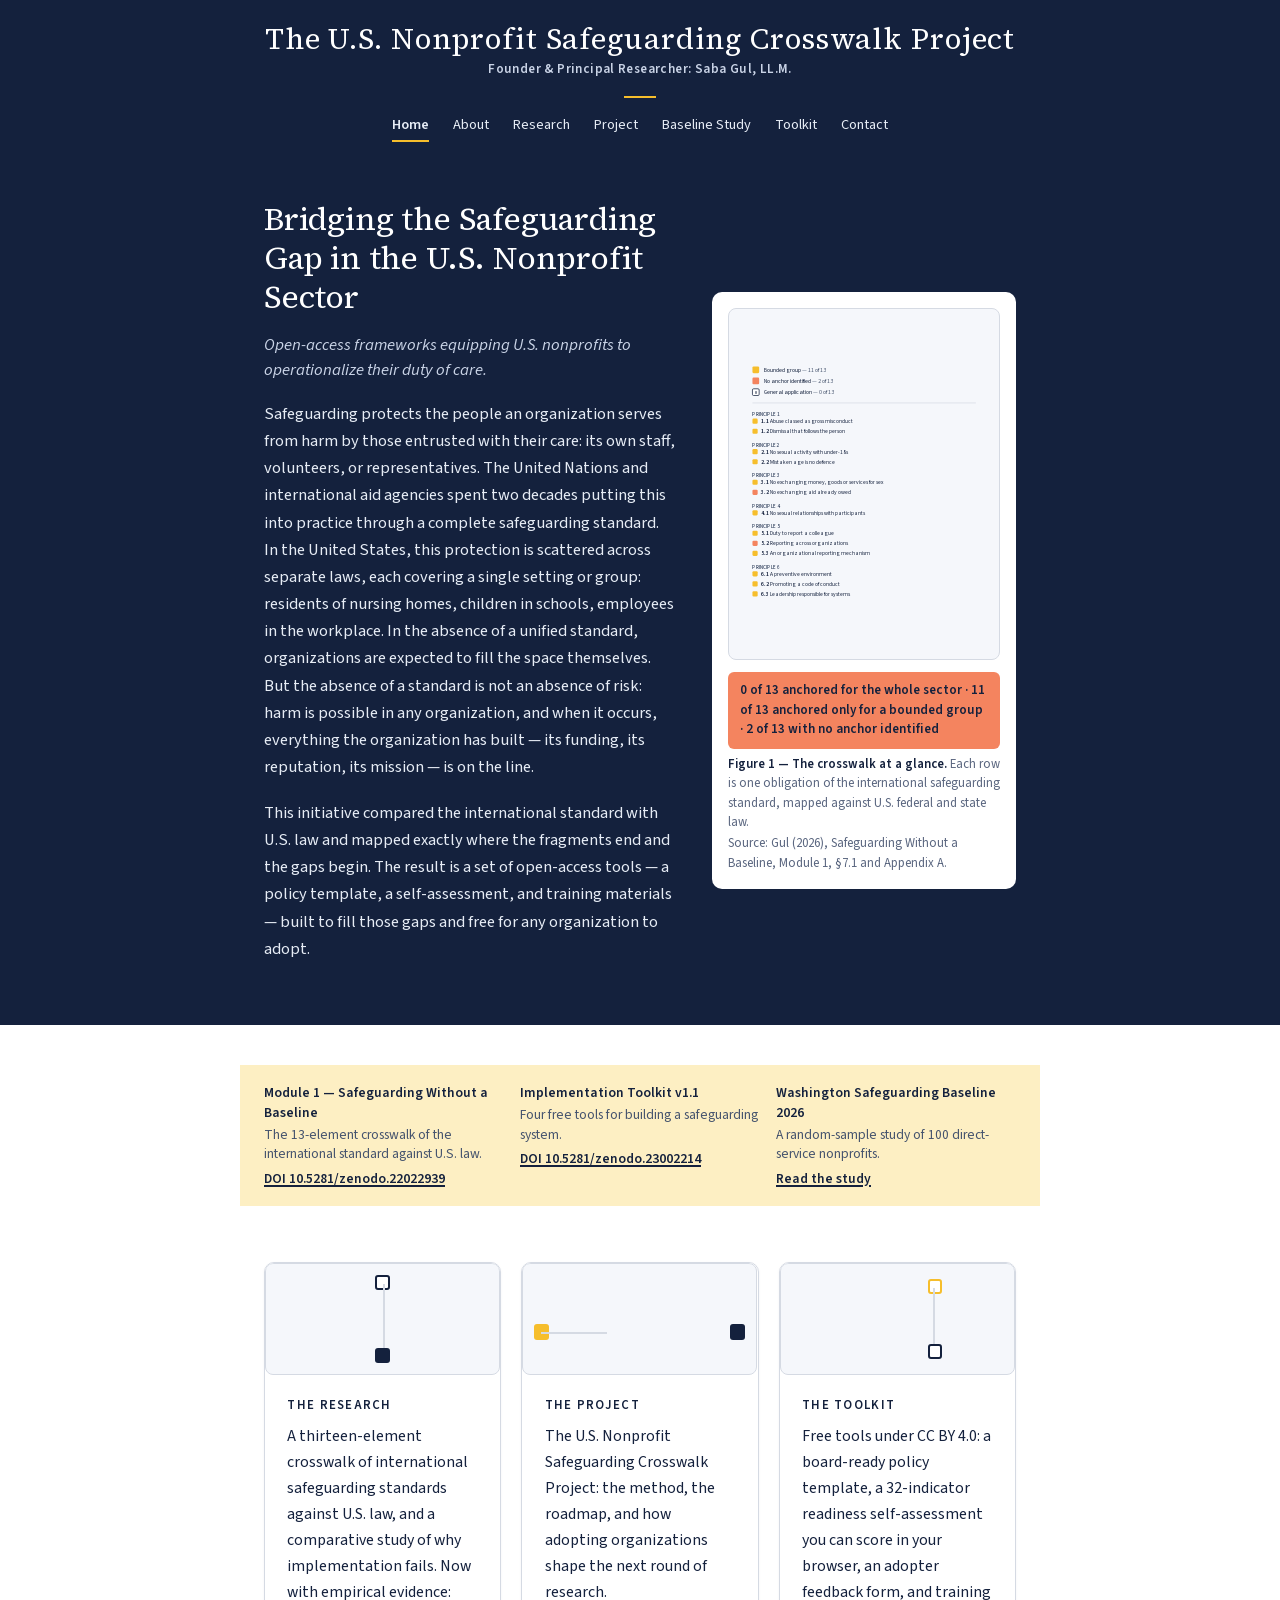
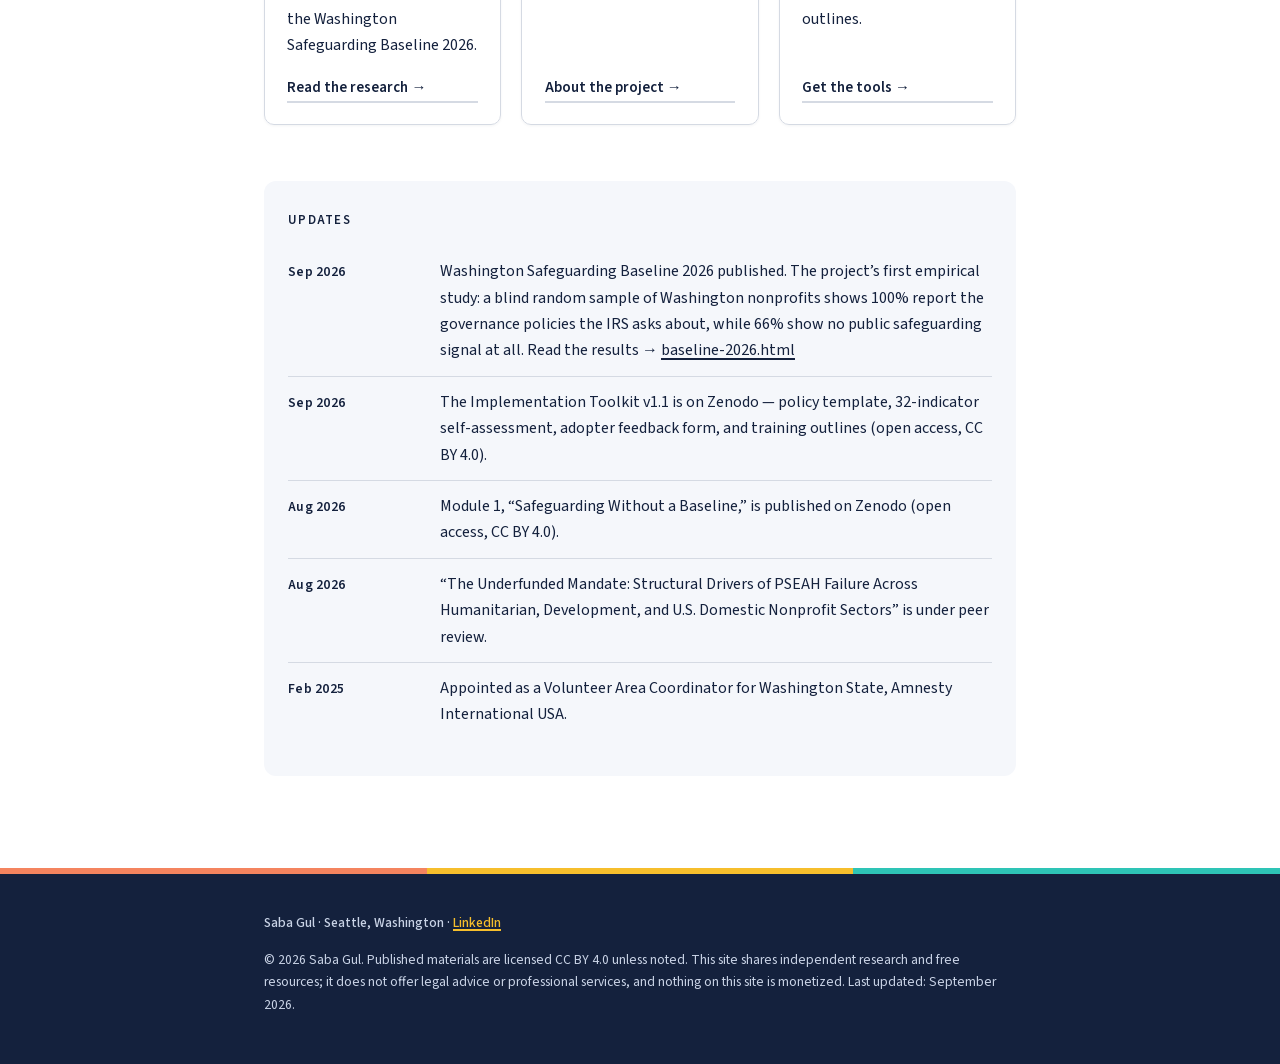
==== commit e62b35f9: "Apply flyer color palette and text fixes Replaces the site palette with the flyer's navy/sun/coral/t" ====
--- a/index.html
+++ b/index.html
@@ -53,7 +53,7 @@
       <div class="hero reveal">
         <h1>Bridging the Safeguarding Gap in the U.S. Nonprofit Sector</h1>
         <p class="lede">Open-access frameworks equipping U.S. nonprofits to operationalize their duty of care.</p>
-        <p class="hero__intro">Safeguarding is an organization&rsquo;s duty to make sure the people it serves are never harmed by its own staff, volunteers, or anyone acting in its name. The United Nations and international aid agencies spent two decades putting this into practice through a complete safeguarding standard. In the United States, this protection is scattered across separate laws, each covering a single setting or group: residents of nursing homes, children in schools, employees in the workplace. In the absence of a unified standard, organizations are expected to fill the space themselves. But the absence of a standard is not an absence of risk: harm is possible in any organization, and when it occurs, everything the organization has built &mdash; its funding, its reputation, its mission &mdash; is on the line.</p>
+        <p class="hero__intro">Safeguarding protects the people an organization serves from harm by those entrusted with their care: its own staff, volunteers, or representatives. The United Nations and international aid agencies spent two decades putting this into practice through a complete safeguarding standard. In the United States, this protection is scattered across separate laws, each covering a single setting or group: residents of nursing homes, children in schools, employees in the workplace. In the absence of a unified standard, organizations are expected to fill the space themselves. But the absence of a standard is not an absence of risk: harm is possible in any organization, and when it occurs, everything the organization has built &mdash; its funding, its reputation, its mission &mdash; is on the line.</p>
         <p class="hero__intro">This initiative compared the international standard with U.S. law and mapped exactly where the fragments end and the gaps begin. The result is a set of open-access tools &mdash; a policy template, a self-assessment, and training materials &mdash; built to fill those gaps and free for any organization to adopt.</p>
       </div>
       <figure class="hero__figure">
@@ -61,49 +61,49 @@
           <svg viewBox="0 0 320 336" role="img" aria-labelledby="fig1-title fig1-desc" xmlns="http://www.w3.org/2000/svg">
             <title id="fig1-title">The crosswalk at a glance</title>
             <desc id="fig1-desc">Chart of 13 international safeguarding obligations. None is anchored by a U.S. requirement of general application that reaches nonprofits and protects the people they serve. Eleven are anchored only for a bounded group, such as licensed long-term care. Two, exchanging aid already owed and reporting across organizations, have no anchor identified within the scope of the review.</desc>
-            <rect x="10" y="10" width="9" height="9" rx="1.5" fill="var(--neutral)"/>
+            <rect x="10" y="10" width="9" height="9" rx="1.5" fill="var(--sun)"/>
             <text x="25" y="17.5" font-size="8" fill="var(--ink)">Bounded group <tspan fill="var(--muted)">&#8212; 11 of 13</tspan></text>
-            <rect x="10" y="25" width="9" height="9" rx="1.5" fill="var(--gap)"/>
+            <rect x="10" y="25" width="9" height="9" rx="1.5" fill="var(--coral)"/>
             <text x="25" y="32.5" font-size="8" fill="var(--ink)">No anchor identified <tspan fill="var(--muted)">&#8212; 2 of 13</tspan></text>
             <rect x="10" y="40" width="9" height="9" rx="1.5" fill="var(--white)" stroke="var(--ink)" stroke-width="1"/>
             <text x="14.5" y="47" text-anchor="middle" font-size="6" font-weight="700" fill="var(--ink)">0</text>
             <text x="25" y="47.5" font-size="8" fill="var(--ink)">General application <tspan fill="var(--muted)">&#8212; 0 of 13</tspan></text>
             <line x1="10" y1="59" x2="310" y2="59" stroke="var(--rule)" stroke-width="1"/>
             <text x="10" y="77" font-size="7" font-weight="700" letter-spacing="0.03em" fill="var(--muted)">PRINCIPLE 1</text>
-            <rect x="10" y="80" width="7" height="7" rx="1.5" fill="var(--neutral)"/>
+            <rect x="10" y="80" width="7" height="7" rx="1.5" fill="var(--sun)"/>
             <text x="22" y="86.2" font-size="7.4" fill="var(--ink)"><tspan font-weight="700">1.1</tspan> Abuse classed as gross misconduct</text>
-            <rect x="10" y="93.5" width="7" height="7" rx="1.5" fill="var(--neutral)"/>
+            <rect x="10" y="93.5" width="7" height="7" rx="1.5" fill="var(--sun)"/>
             <text x="22" y="99.7" font-size="7.4" fill="var(--ink)"><tspan font-weight="700">1.2</tspan> Dismissal that follows the person</text>
             <text x="10" y="118.0" font-size="7" font-weight="700" letter-spacing="0.03em" fill="var(--muted)">PRINCIPLE 2</text>
-            <rect x="10" y="121.0" width="7" height="7" rx="1.5" fill="var(--neutral)"/>
+            <rect x="10" y="121.0" width="7" height="7" rx="1.5" fill="var(--sun)"/>
             <text x="22" y="127.2" font-size="7.4" fill="var(--ink)"><tspan font-weight="700">2.1</tspan> No sexual activity with under-18s</text>
-            <rect x="10" y="134.5" width="7" height="7" rx="1.5" fill="var(--neutral)"/>
+            <rect x="10" y="134.5" width="7" height="7" rx="1.5" fill="var(--sun)"/>
             <text x="22" y="140.7" font-size="7.4" fill="var(--ink)"><tspan font-weight="700">2.2</tspan> Mistaken age is no defence</text>
             <text x="10" y="159.0" font-size="7" font-weight="700" letter-spacing="0.03em" fill="var(--muted)">PRINCIPLE 3</text>
-            <rect x="10" y="162.0" width="7" height="7" rx="1.5" fill="var(--neutral)"/>
+            <rect x="10" y="162.0" width="7" height="7" rx="1.5" fill="var(--sun)"/>
             <text x="22" y="168.2" font-size="7.4" fill="var(--ink)"><tspan font-weight="700">3.1</tspan> No exchanging money, goods or services for sex</text>
-            <rect x="10" y="175.5" width="7" height="7" rx="1.5" fill="var(--gap)"/>
+            <rect x="10" y="175.5" width="7" height="7" rx="1.5" fill="var(--coral)"/>
             <text x="22" y="181.7" font-size="7.4" fill="var(--ink)"><tspan font-weight="700">3.2</tspan> No exchanging aid already owed</text>
             <text x="10" y="200.0" font-size="7" font-weight="700" letter-spacing="0.03em" fill="var(--muted)">PRINCIPLE 4</text>
-            <rect x="10" y="203.0" width="7" height="7" rx="1.5" fill="var(--neutral)"/>
+            <rect x="10" y="203.0" width="7" height="7" rx="1.5" fill="var(--sun)"/>
             <text x="22" y="209.2" font-size="7.4" fill="var(--ink)"><tspan font-weight="700">4.1</tspan> No sexual relationships with participants</text>
             <text x="10" y="227.5" font-size="7" font-weight="700" letter-spacing="0.03em" fill="var(--muted)">PRINCIPLE 5</text>
-            <rect x="10" y="230.5" width="7" height="7" rx="1.5" fill="var(--neutral)"/>
+            <rect x="10" y="230.5" width="7" height="7" rx="1.5" fill="var(--sun)"/>
             <text x="22" y="236.7" font-size="7.4" fill="var(--ink)"><tspan font-weight="700">5.1</tspan> Duty to report a colleague</text>
-            <rect x="10" y="244.0" width="7" height="7" rx="1.5" fill="var(--gap)"/>
+            <rect x="10" y="244.0" width="7" height="7" rx="1.5" fill="var(--coral)"/>
             <text x="22" y="250.2" font-size="7.4" fill="var(--ink)"><tspan font-weight="700">5.2</tspan> Reporting across organizations</text>
-            <rect x="10" y="257.5" width="7" height="7" rx="1.5" fill="var(--neutral)"/>
+            <rect x="10" y="257.5" width="7" height="7" rx="1.5" fill="var(--sun)"/>
             <text x="22" y="263.7" font-size="7.4" fill="var(--ink)"><tspan font-weight="700">5.3</tspan> An organizational reporting mechanism</text>
             <text x="10" y="282.0" font-size="7" font-weight="700" letter-spacing="0.03em" fill="var(--muted)">PRINCIPLE 6</text>
-            <rect x="10" y="285.0" width="7" height="7" rx="1.5" fill="var(--neutral)"/>
+            <rect x="10" y="285.0" width="7" height="7" rx="1.5" fill="var(--sun)"/>
             <text x="22" y="291.2" font-size="7.4" fill="var(--ink)"><tspan font-weight="700">6.1</tspan> A preventive environment</text>
-            <rect x="10" y="298.5" width="7" height="7" rx="1.5" fill="var(--neutral)"/>
+            <rect x="10" y="298.5" width="7" height="7" rx="1.5" fill="var(--sun)"/>
             <text x="22" y="304.7" font-size="7.4" fill="var(--ink)"><tspan font-weight="700">6.2</tspan> Promoting a code of conduct</text>
-            <rect x="10" y="312.0" width="7" height="7" rx="1.5" fill="var(--neutral)"/>
+            <rect x="10" y="312.0" width="7" height="7" rx="1.5" fill="var(--sun)"/>
             <text x="22" y="318.2" font-size="7.4" fill="var(--ink)"><tspan font-weight="700">6.3</tspan> Leadership responsible for systems</text>
           </svg>
         </div>
-        <p class="fig__stat">0 of 13 anchored for the whole sector &middot; 11 of 13 anchored only for a bounded group &middot; 2 of 13 with no anchor identified</p>
+        <p class="fig__stat fig__stat--coral">0 of 13 anchored for the whole sector &middot; 11 of 13 anchored only for a bounded group &middot; 2 of 13 with no anchor identified</p>
         <figcaption class="fig__caption"><strong>Figure 1 &mdash; The crosswalk at a glance.</strong> Each row is one obligation of the international safeguarding standard, mapped against U.S. federal and state law. <span class="fig__source">Source: Gul (2026), Safeguarding Without a Baseline, Module 1, &sect;7.1 and Appendix A.</span></figcaption>
       </figure>
     </div>
@@ -160,7 +160,7 @@
       <h2 id="updates-heading">Updates</h2>
       <ul>
         <li><span class="updates__date">Sep 2026</span> <span class="updates__body">Washington Safeguarding Baseline 2026 published. The project&rsquo;s first empirical study: a blind random sample of Washington nonprofits shows 100% report the governance policies the IRS asks about, while 66% show no public safeguarding signal at all. Read the results &rarr; <a href="baseline-2026.html">baseline-2026.html</a></span></li>
-        <li><span class="updates__date">Aug 2026</span> <span class="updates__body">The Implementation Toolkit v1.1 is on Zenodo — policy template, 32-indicator self-assessment, adopter feedback form, and training outlines (open access, CC BY 4.0).</span></li>
+        <li><span class="updates__date">Sep 2026</span> <span class="updates__body">The Implementation Toolkit v1.1 is on Zenodo — policy template, 32-indicator self-assessment, adopter feedback form, and training outlines (open access, CC BY 4.0).</span></li>
         <li><span class="updates__date">Aug 2026</span> <span class="updates__body">Module 1, &ldquo;Safeguarding Without a Baseline,&rdquo; is published on Zenodo (open access, CC BY 4.0).</span></li>
         <li><span class="updates__date">Aug 2026</span> <span class="updates__body">&ldquo;The Underfunded Mandate: Structural Drivers of PSEAH Failure Across Humanitarian, Development, and U.S. Domestic Nonprofit Sectors&rdquo; is under peer review.</span></li>
         <li><span class="updates__date">Feb 2025</span> <span class="updates__body">Appointed as a Volunteer Area Coordinator for Washington State, Amnesty International USA.</span></li>
--- a/assets/css/style.css
+++ b/assets/css/style.css
@@ -43,50 +43,22 @@
   --sans: "Source Sans 3", -apple-system, BlinkMacSystemFont, "Segoe UI", Roboto, "Helvetica Neue", Arial, sans-serif;
   --mono: ui-monospace, SFMono-Regular, Menlo, Consolas, monospace;
 
-  --bg: #ffffff;
-  --surface: #f3f6f9;
-  --white: #ffffff;
-  --deep: #0e1c2b;          /* dark band: footer, top rule */
-  --deep-text: #cdd9e3;
-  --deep-link: #9fc6e8;
-  --ink: #1F2937;
-  --text: #1c2733;
-  --muted: #4B5563;
-  --line: #d8e0e8;
-  --line-strong: #aebccc;
-  --accent: #1b4d8e;
-  --accent-dark: #123a6c;
-  --gold: #b8860b;
-  --gold-dark: #96700a;
-
-  /* Figure-only tokens (Website_Agent_Prompt brief, Part A/C2). Amber (--gap)
-     means "gap or absence" and is used for nothing else on the site — never
-     for small text on white, since its contrast is too low for that. */
-  --panel: #EEF3F9;
-  --rule: #CBD5E1;
-  --neutral: #94A3B8;
-  --gap: #B7791F;
-
-  /* Grounded, not arbitrary: blue is the official color of Child Abuse
-     Prevention Month (the pinwheel campaign) — directly on-subject for a
-     safeguarding site — and navy + neutral gray + a small gold accent is
-     the standard recommendation for legal/nonprofit trust-building sites.
-     One accent, used identically everywhere (not a different hue per
-     page/card) per the "standard, consistent palette" direction — clay/
-     olive stay defined, since theme-toolkit/theme-project still set --hue
-     from them, but both now resolve to the same accent as everything else. */
-  --clay: var(--accent);
-  --clay-dark: var(--accent-dark);
-  --olive: var(--accent);
-  --olive-dark: var(--accent-dark);
-
-  --hue: var(--accent);
-  --hue-dark: var(--accent-dark);
-  --hue-wash: #eef3f9;
-
-  --tint-teal: var(--hue-wash);
-  --tint-clay: var(--hue-wash);
-  --tint-olive: var(--hue-wash);
+  /* Palette from the project flyer. Coral, teal, and sun are FILL colors only:
+     as text on white they fail contrast (2.5:1, 2.2:1, 1.7:1). */
+  --navy: #14213D;
+  --sun: #F6BE2C;
+  --coral: #F4845F;
+  --teal: #2EC4B6;
+  --cream: #FDEFC3;
+  --ink: #14213D;
+  --muted: #46546E;
+  --subtle: #5B6780;
+  --on-navy: #E6ECF5;
+  --on-navy-muted: #C9D3E6;
+  --coral-ink: #B4472A;
+  --rule: #D5DAE3;
+  --panel: #F5F7FB;
+  --white: #FFFFFF;
 
   /* --measure equals --page minus the 3rem of side padding, so text, bands,
      header, and footer all share one left edge and one right edge. */
@@ -120,18 +92,14 @@
   min-height: 100dvh;
   display: flex;
   flex-direction: column;
-  background: var(--bg);
-  color: var(--text);
+  background: var(--white);
+  color: var(--ink);
   font-family: var(--sans);
   font-size: 1.0625rem;
   line-height: 1.65;
   -webkit-font-smoothing: antialiased;
   text-rendering: optimizeLegibility;
 }
-
-/* Page theming: components read --hue, so one class recolors a page. */
-body.theme-toolkit { --hue: var(--clay); --hue-dark: var(--clay-dark); --hue-wash: var(--tint-clay); }
-body.theme-project { --hue: var(--olive); --hue-dark: var(--olive-dark); --hue-wash: var(--tint-olive); }
 
 img { max-width: 100%; height: auto; }
 
@@ -146,29 +114,33 @@
 p { margin: 0 0 1.15rem; }
 
 a {
-  color: var(--accent);
+  color: var(--navy);
   text-decoration: underline;
   text-decoration-thickness: 1.5px;
   text-underline-offset: 0.16em;
 }
 
-a:hover { color: var(--accent-dark); }
+a:hover { color: var(--coral-ink); }
 
 :focus-visible {
-  outline: 2px solid var(--accent);
+  outline: 2px solid var(--navy);
   outline-offset: 3px;
 }
+
+.site-header :focus-visible,
+.site-footer :focus-visible,
+.sa-bar :focus-visible { outline-color: var(--sun); }
 
 hr {
   border: 0;
-  border-top: 1px solid var(--line);
+  border-top: 1px solid var(--rule);
   margin: 3rem 0;
 }
 
 blockquote {
   margin: 1.5rem 0;
   padding: 0 0 0 1.25rem;
-  border-left: 3px solid var(--hue);
+  border-left: 3px solid var(--navy);
   color: var(--ink);
   font-family: var(--serif);
   font-size: 1.125rem;
@@ -189,8 +161,8 @@
   position: absolute;
   left: -9999px;
   top: 0;
-  background: var(--ink);
-  color: var(--white);
+  background: var(--sun);
+  color: var(--navy);
   padding: 0.65rem 1rem;
   z-index: 10;
 }
@@ -258,7 +230,7 @@
 .disclaimer {
   margin-top: 2.75rem;
   padding-top: 1.25rem;
-  border-top: 1px solid var(--line);
+  border-top: 1px solid var(--rule);
   color: var(--muted);
   font-size: 0.9rem;
 }
@@ -268,8 +240,8 @@
    filled highlight box — so a page with several placeholders doesn't read as
    several alerts stacked on top of ordinary content. */
 .todo {
-  border-bottom: 1px solid #b08d4d;
-  color: #8a6a2e;
+  border-bottom: 1px solid var(--coral-ink);
+  color: var(--coral-ink);
   padding: 0 0.1em;
   font-size: 0.95em;
   white-space: nowrap;
@@ -281,9 +253,7 @@
    rule, then the nav. Kept deliberately small — this repeats on every page,
    so its height is a tax the whole site pays on every visit. */
 .site-header {
-  background: var(--bg);
-  border-top: 3px solid var(--accent);
-  border-bottom: 1px solid var(--line-strong);
+  background: var(--navy);
 }
 
 .site-header__inner {
@@ -295,7 +265,7 @@
 
 .wordmark {
   display: inline-block;
-  color: var(--ink);
+  color: var(--white);
   font-family: var(--serif);
   font-size: clamp(1.5rem, 2.8vw, 1.85rem);
   line-height: 1.12;
@@ -303,7 +273,7 @@
   text-decoration: none;
 }
 
-.wordmark:hover { color: var(--ink); }
+.wordmark:hover { color: var(--white); }
 
 /* Not italic: a slanted serif tagline at this size read as decorative rather
    than legible. Upright, slightly smaller, and tracked instead. */
@@ -311,7 +281,7 @@
   display: block;
   max-width: 37rem;
   margin: 0.3rem auto 0;
-  color: var(--muted);
+  color: var(--on-navy-muted);
   font-family: var(--sans);
   font-size: 0.82rem;
   font-weight: 600;
@@ -328,7 +298,7 @@
   width: 2rem;
   height: 2px;
   margin: 0.85rem auto 0.75rem;
-  background: var(--accent);
+  background: var(--sun);
 }
 
 .nav ul {
@@ -345,21 +315,18 @@
   display: inline-block;
   padding: 0.2rem 0;
   border-bottom: 2px solid transparent;
-  color: var(--text);
+  color: var(--on-navy);
   font-size: 0.9rem;
   text-decoration: none;
 }
 
-.nav a:hover {
-  border-bottom-color: var(--line-strong);
-  color: var(--accent);
-}
-
+.nav a:hover,
 .nav a[aria-current="page"] {
-  border-bottom-color: var(--accent);
-  color: var(--accent);
-  font-weight: 600;
-}
+  border-bottom-color: var(--sun);
+  color: var(--on-navy);
+}
+
+.nav a[aria-current="page"] { font-weight: 600; }
 
 /* --- Main --------------------------------------------------------------- */
 
@@ -424,7 +391,7 @@
 .toc ul {
   margin: 0;
   padding: 0 0 0 0.9rem;
-  border-left: 1px solid var(--line);
+  border-left: 1px solid var(--rule);
   list-style: none;
 }
 
@@ -438,7 +405,7 @@
 }
 
 .toc a:hover {
-  color: var(--hue);
+  color: var(--coral-ink);
   text-decoration: underline;
   text-decoration-thickness: 1px;
 }
@@ -460,12 +427,28 @@
   line-height: 1.24;
 }
 
+/* The navy band continues the header behind the hero. It cancels main's top
+   padding to sit flush under the header, and paints edge to edge as one
+   border-image outset: unlike width:100vw it adds no scrollable overflow,
+   and unlike background + box-shadow it leaves no sub-pixel seam where the
+   two layers meet. */
 .hero-row {
   display: grid;
   grid-template-columns: minmax(0, 1fr);
   gap: 2.25rem;
   align-items: center;
-  margin-bottom: 3.75rem;
+  margin: -2.75rem 0 3.75rem;
+  padding: 2.75rem 0;
+  border-image: linear-gradient(var(--navy), var(--navy)) fill 0 / 0 / 0 100vmax;
+}
+
+.hero h1 { color: var(--white); }
+.hero .lede { color: var(--on-navy-muted); }
+
+.hero__figure {
+  padding: 1rem;
+  background: var(--white);
+  border-radius: 10px;
 }
 
 @media (min-width: 56rem) {
@@ -486,7 +469,6 @@
   font-weight: 700;
   letter-spacing: 0.05em;
   text-transform: uppercase;
-  white-space: nowrap;
 }
 
 .hero h1 {
@@ -501,7 +483,7 @@
 .hero__intro {
   max-width: 30rem;
   margin-top: 0;
-  color: var(--text);
+  color: var(--on-navy);
   font-size: 1.03rem;
 }
 
@@ -522,19 +504,19 @@
   text-decoration: none;
 }
 
-.hero__btn--primary { background: var(--accent-dark); color: #fff; }
-.hero__btn--primary:hover { background: var(--ink); }
+.hero__btn--primary { background: var(--navy); color: var(--white); }
+.hero__btn--primary:hover { background: var(--muted); color: var(--white); }
 
 /* A transparent fill + faint border nearly disappears against a white
    page — white fill + a full-strength border reads as a button at a
    glance instead. */
 .hero__btn--ghost {
   background: var(--white);
-  color: var(--accent-dark);
-  border: 1.5px solid var(--accent-dark);
-}
-
-.hero__btn--ghost:hover { background: var(--hue-wash); }
+  color: var(--navy);
+  border: 1.5px solid var(--navy);
+}
+
+.hero__btn--ghost:hover { background: var(--panel); color: var(--navy); }
 
 .hero__photo { aspect-ratio: 4 / 5; }
 
@@ -568,9 +550,21 @@
   line-height: 1.5;
 }
 
+/* Stat lines take the color of their source, as on the flyer: coral for
+   Module 1 / crosswalk numbers, sun for the Washington Baseline. Fills only;
+   the text on them stays navy. */
+.fig__stat--coral,
+.fig__stat--sun {
+  padding: 0.55rem 0.8rem;
+  border-radius: 6px;
+}
+
+.fig__stat--coral { background: var(--coral); }
+.fig__stat--sun { background: var(--sun); }
+
 .fig__caption {
   margin: 0.4rem 0 0;
-  color: var(--muted);
+  color: var(--subtle);
   font-size: 0.8rem;
   line-height: 1.5;
 }
@@ -608,7 +602,7 @@
 
 .fig5-mobile-list li:last-child { border-bottom: none; font-style: italic; color: var(--muted); }
 
-.fig5-mobile-list strong { color: var(--accent-dark); }
+.fig5-mobile-list strong { color: var(--navy); }
 
 @media (min-width: 56rem) {
   .fig5-desktop { display: flex; }
@@ -624,9 +618,7 @@
    true edge of very wide viewports. */
 .published-strip {
   margin: -1.25rem -1.5rem 3.5rem;
-  background: var(--panel);
-  border-top: 1px solid var(--rule);
-  border-bottom: 1px solid var(--rule);
+  background: var(--cream);
   padding: 1.1rem 1.5rem;
 }
 
@@ -700,7 +692,7 @@
 .fig6-step {
   position: relative;
   padding-left: 1.5rem;
-  border-left: 2px solid var(--rule);
+  border-left: 2px solid var(--navy);
 }
 
 @media (min-width: 56rem) {
@@ -708,7 +700,7 @@
     padding-left: 0;
     padding-top: 1.5rem;
     border-left: none;
-    border-top: 2px solid var(--rule);
+    border-top: 2px solid var(--navy);
   }
 }
 
@@ -719,8 +711,12 @@
   width: 12px;
   height: 12px;
   border-radius: 50%;
-  background: var(--accent);
-}
+  border: 2px solid var(--navy);
+  background: var(--coral);
+}
+
+.fig6-step:nth-child(3n+2) .fig6-step__node { background: var(--sun); }
+.fig6-step:nth-child(3n) .fig6-step__node { background: var(--teal); }
 
 @media (min-width: 56rem) {
   .fig6-step__node { left: 0; top: -6px; }
@@ -754,10 +750,12 @@
   display: inline-block;
   margin: 0.75rem 0 0;
   padding: 0.9rem 1.1rem;
-  background: var(--panel);
-  border: 1px solid var(--rule);
+  background: var(--teal);
   border-radius: 8px;
 }
+
+.fig6-stat-tile .stat-card__num,
+.fig6-stat-tile .stat-card__cap { color: var(--ink); }
 
 /* --- Figure 2 (research.html) — the full crosswalk grid ------------------
    A real <table>, not SVG: 13 rows x 9 columns of small glyphs reads far
@@ -810,27 +808,45 @@
   color: var(--muted);
 }
 
+/* Coral may not be used as text on white, so a hit fills its cell instead of
+   coloring the dot: navy cell + white dot for A, coral cell + navy dot for
+   G1–G6, hatched coral for provisional G7. The inset white ring keeps
+   neighbouring filled cells visually separate. */
 .fig2-a,
 .fig2-g,
 .fig2-g7 { font-size: 0.95rem; }
 
-.fig2-a { color: var(--accent); }
-.fig2-g { color: var(--gap); }
+.fig2-a {
+  background: var(--navy);
+  color: var(--white);
+  box-shadow: inset 0 0 0 2px var(--white);
+}
+
+.fig2-g {
+  background: var(--coral);
+  color: var(--navy);
+  box-shadow: inset 0 0 0 2px var(--white);
+}
 
 .fig2-g7 {
-  color: var(--gap);
-  border-left: 2px dashed var(--gap);
-  background: rgba(183, 121, 31, 0.08);
+  color: var(--navy);
+  border-left: 2px dashed var(--coral);
+  background: repeating-linear-gradient(45deg, var(--coral) 0 3px, var(--white) 3px 7px);
+  box-shadow: inset 0 0 0 2px var(--white);
 }
 
 .fig2-g7.fig2-dash,
 .fig2-g7.fig2-nc {
+  background: var(--white);
+  box-shadow: none;
   color: var(--muted);
   font-size: 0.72rem;
   font-weight: 600;
 }
 
-.fig2-flag sup { color: var(--ink); margin-left: 0.1em; }
+.fig2-g7:empty { background: var(--white); box-shadow: none; }
+
+.fig2-flag sup { color: var(--navy); margin-left: 0.1em; }
 
 /* --- Figure 3 (research.html) — the seven-value gap taxonomy ------------- */
 
@@ -854,11 +870,11 @@
 .fig3-tile {
   padding: 0.85rem 1rem;
   background: var(--panel);
-  border-left: 3px solid var(--gap);
+  border-left: 3px solid var(--coral);
   border-radius: 6px;
 }
 
-.fig3-tile--anchor { border-left-color: var(--accent); }
+.fig3-tile--anchor { border-left-color: var(--navy); }
 
 .fig3-tile__code {
   display: block;
@@ -905,14 +921,14 @@
 .card {
   display: flex;
   flex-direction: column;
-  border: 1px solid var(--line);
+  border: 1px solid var(--rule);
   border-radius: 10px;
   overflow: hidden;
-  box-shadow: 0 1px 3px rgba(20, 25, 20, 0.05);
+  box-shadow: 0 1px 3px color-mix(in srgb, var(--navy) 5%, transparent);
   transition: transform 0.16s ease, box-shadow 0.16s ease;
 }
 
-.card:hover { transform: translateY(-3px); box-shadow: 0 14px 24px rgba(20, 25, 20, 0.09); }
+.card:hover { transform: translateY(-3px); box-shadow: 0 14px 24px color-mix(in srgb, var(--navy) 9%, transparent); }
 
 .card__photo { height: 7rem; border-radius: 0; }
 
@@ -928,7 +944,7 @@
   font-weight: 700;
   letter-spacing: 0.1em;
   text-transform: uppercase;
-  color: var(--accent);
+  color: var(--navy);
 }
 
 .card p {
@@ -939,7 +955,7 @@
 
 .arrow {
   position: relative;
-  color: var(--accent);
+  color: var(--navy);
   font-size: 0.93rem;
   font-weight: 600;
   text-decoration: none;
@@ -954,11 +970,11 @@
   right: 0;
   bottom: 0;
   height: 2px;
-  background: var(--line-strong);
+  background: var(--rule);
   transition: background 0.15s ease;
 }
 
-.arrow:hover::after { background: var(--gold); }
+.arrow:hover::after { background: var(--coral-ink); }
 
 /* Stat tiles reuse .card/.card__body (same border, radius, shadow) with a
    big number + caption instead of a photo/title/link, for a plain
@@ -966,7 +982,7 @@
 .stat-card__num {
   display: block;
   margin-bottom: 0.4rem;
-  color: var(--accent);
+  color: var(--navy);
   font-family: var(--sans);
   font-size: 2rem;
   font-weight: 800;
@@ -984,6 +1000,11 @@
    wraps a 4th item to its own line) — falls back to one column below
    the width where four would get too cramped to read. */
 .stat-cards { grid-template-columns: repeat(4, minmax(0, 1fr)); }
+
+.stat-cards .card { background: var(--sun); border-color: var(--sun); }
+
+.stat-cards .stat-card__num,
+.stat-cards .stat-card__cap { color: var(--ink); }
 
 @media (max-width: 48rem) {
   .stat-cards { grid-template-columns: minmax(0, 1fr); }
@@ -998,7 +1019,7 @@
   border-top: none;
   margin: 0 -1.5rem -1px;
   padding: 2rem 1.5rem 2.25rem;
-  background: var(--surface);
+  background: var(--panel);
 }
 
 @media (min-width: 40rem) {
@@ -1012,7 +1033,7 @@
   font-weight: 700;
   letter-spacing: 0.1em;
   text-transform: uppercase;
-  color: var(--accent);
+  color: var(--navy);
 }
 
 .updates ul {
@@ -1026,14 +1047,14 @@
   grid-template-columns: 8.5rem minmax(0, 1fr);
   gap: 0 1rem;
   padding: 0.75rem 0;
-  border-top: 1px solid var(--line-strong);
+  border-top: 1px solid var(--rule);
   font-size: 1rem;
 }
 
 .updates li:first-child { border-top: 0; }
 
 .updates__date {
-  color: var(--accent);
+  color: var(--navy);
   font-size: 0.85rem;
   font-weight: 700;
   letter-spacing: 0.02em;
@@ -1053,11 +1074,11 @@
   display: flex;
   gap: 1.35rem;
   max-width: var(--measure);
-  border: 1px solid var(--line);
+  border: 1px solid var(--rule);
   border-radius: 10px;
   padding: 1.6rem 1.7rem 1.5rem;
   margin-bottom: 1.4rem;
-  box-shadow: 0 1px 3px rgba(20, 25, 20, 0.05);
+  box-shadow: 0 1px 3px color-mix(in srgb, var(--navy) 5%, transparent);
 }
 
 /* Superseded by .pub-mark, a small square abstract mark. */
@@ -1081,7 +1102,7 @@
 
 .pub__meta {
   margin: 0 0 1rem;
-  color: var(--hue);
+  color: var(--navy);
   font-size: 0.85rem;
   font-weight: 600;
   letter-spacing: 0.01em;
@@ -1100,8 +1121,8 @@
   margin: 0.9rem 0 0;
   padding: 0.9rem 1.1rem;
   border-radius: 8px;
-  background: var(--surface);
-  border: 1px solid var(--line);
+  background: var(--panel);
+  border: 1px solid var(--rule);
   color: var(--muted);
   font-size: 0.85rem;
   line-height: 1.6;
@@ -1110,7 +1131,7 @@
 
 .cite strong {
   margin-right: 0.4em;
-  color: var(--accent);
+  color: var(--navy);
   font-size: 0.72rem;
   font-weight: 700;
   letter-spacing: 0.09em;
@@ -1128,8 +1149,7 @@
 .scope {
   margin: 2rem 0;
   padding: 1.1rem 1.3rem;
-  background: var(--surface);
-  border: 1px solid var(--line-strong);
+  background: var(--cream);
   font-size: 0.95rem;
 }
 
@@ -1140,7 +1160,7 @@
   font-weight: 700;
   letter-spacing: 0.1em;
   text-transform: uppercase;
-  color: var(--hue);
+  color: var(--navy);
 }
 
 .scope p:last-child { margin-bottom: 0; }
@@ -1149,8 +1169,6 @@
   font-size: 0.95rem;
   color: var(--muted);
 }
-
-.note--warn { border-left-color: #b08d4d; }
 
 /* --- Self-assessment instrument ----------------------------------------- */
 
@@ -1183,8 +1201,8 @@
 .sa-record {
   padding: 1.25rem 1.4rem !important;
   background: var(--white);
-  border: 1px solid var(--line-strong) !important;
-  border-top: 3px solid var(--hue) !important;
+  border: 1px solid var(--rule) !important;
+  border-top: 3px solid var(--navy) !important;
 }
 
 .sa-record legend {
@@ -1195,7 +1213,7 @@
   font-weight: 700;
   letter-spacing: 0.13em;
   text-transform: uppercase;
-  color: var(--hue);
+  color: var(--navy);
 }
 
 .sa-record__grid {
@@ -1219,15 +1237,15 @@
   width: 100%;
   margin-top: 0.3rem;
   padding: 0.45rem 0.55rem;
-  background: var(--bg);
-  border: 1px solid var(--line-strong);
-  color: var(--text);
+  background: var(--white);
+  border: 1px solid var(--subtle);
+  color: var(--ink);
   font-family: inherit;
   font-size: 1rem;
 }
 
 .sa-record input:focus-visible {
-  outline: 2px solid var(--accent);
+  outline: 2px solid var(--navy);
   outline-offset: 1px;
 }
 
@@ -1240,7 +1258,7 @@
   margin: 0;
   padding: 0;
   list-style: none;
-  border-top: 2px solid var(--line-strong);
+  border-top: 2px solid var(--rule);
 }
 
 .sa-item {
@@ -1249,7 +1267,7 @@
   align-items: baseline;
   justify-content: space-between;
   gap: 0.2rem 1rem;
-  border-bottom: 1px solid var(--line);
+  border-bottom: 1px solid var(--rule);
 }
 
 .sa-item > label {
@@ -1265,12 +1283,12 @@
   width: 1.05rem;
   height: 1.05rem;
   margin: 0.28rem 0 0;
-  accent-color: var(--accent);
+  accent-color: var(--navy);
   cursor: pointer;
 }
 
 .sa-item__code {
-  color: var(--hue);
+  color: var(--navy);
   font-size: 0.85rem;
   font-weight: 700;
   letter-spacing: 0.03em;
@@ -1289,8 +1307,7 @@
 }
 
 .sa-item.is-yes {
-  background: rgba(15, 76, 92, 0.045);
-  background: color-mix(in srgb, var(--hue) 5%, transparent);
+  background: color-mix(in srgb, var(--navy) 5%, transparent);
 }
 
 .sa-item.is-yes .sa-item__text { color: var(--ink); }
@@ -1305,7 +1322,7 @@
 }
 
 .sa-subtotal strong {
-  color: var(--hue);
+  color: var(--navy);
   font-size: 1rem;
   letter-spacing: 0;
 }
@@ -1316,7 +1333,7 @@
   max-width: var(--measure);
   margin-top: 1rem;
   padding-top: 2rem;
-  border-top: 4px solid var(--hue);
+  border-top: 4px solid var(--navy);
 }
 
 .sa-results h2 { margin: 0 0 1.25rem; font-size: 1.6rem; }
@@ -1340,12 +1357,12 @@
 .sa-table th,
 .sa-table td {
   padding: 0.5rem 0.6rem;
-  border-bottom: 1px solid var(--line);
+  border-bottom: 1px solid var(--rule);
   text-align: left;
 }
 
 .sa-table thead th {
-  border-bottom: 2px solid var(--line-strong);
+  border-bottom: 2px solid var(--rule);
   color: var(--muted);
   font-family: var(--sans);
   font-size: 0.75rem;
@@ -1360,9 +1377,9 @@
 
 .sa-table tfoot th,
 .sa-table tfoot td {
-  border-top: 2px solid var(--line-strong);
+  border-top: 2px solid var(--rule);
   border-bottom: 0;
-  color: var(--accent);
+  color: var(--navy);
   font-family: var(--sans);
   font-size: 1.05rem;
   font-weight: 700;
@@ -1377,8 +1394,8 @@
 .sa-band {
   padding: 1rem 1.15rem;
   margin-bottom: 0.6rem;
-  background: var(--surface);
-  border-left: 3px solid var(--line-strong);
+  background: var(--panel);
+  border-left: 3px solid var(--rule);
   color: var(--muted);
   font-size: 0.95rem;
 }
@@ -1401,14 +1418,14 @@
 
 .sa-band.is-current {
   background: var(--white);
-  border-left-color: var(--hue);
-  border-top: 1px solid var(--line-strong);
-  border-right: 1px solid var(--line-strong);
-  border-bottom: 1px solid var(--line-strong);
-  color: var(--text);
-}
-
-.sa-band.is-current .sa-band__score { color: var(--accent); }
+  border-left-color: var(--navy);
+  border-top: 1px solid var(--rule);
+  border-right: 1px solid var(--rule);
+  border-bottom: 1px solid var(--rule);
+  color: var(--ink);
+}
+
+.sa-band.is-current .sa-band__score { color: var(--navy); }
 
 .sa-actions {
   display: flex;
@@ -1419,33 +1436,33 @@
 
 .btn {
   padding: 0.6rem 1.1rem;
-  background: var(--accent);
-  border: 1px solid var(--accent);
-  color: #ffffff;
+  background: var(--navy);
+  border: 1.5px solid var(--navy);
+  color: var(--white);
   font-family: inherit;
   font-size: 0.95rem;
   font-weight: 600;
   cursor: pointer;
 }
 
-.btn:hover { background: var(--accent-dark); border-color: var(--accent-dark); }
+.btn:hover { background: var(--muted); border-color: var(--muted); }
 
 .btn--quiet {
-  background: transparent;
-  border-color: var(--line-strong);
-  color: var(--text);
+  background: var(--white);
+  border-color: var(--navy);
+  color: var(--navy);
   font-weight: 400;
 }
 
-.btn--quiet:hover { background: var(--surface); border-color: var(--accent); color: var(--accent); }
+.btn--quiet:hover { background: var(--panel); border-color: var(--navy); color: var(--navy); }
 
 /* Running score, JS-only. */
 .sa-bar {
   position: sticky;
   bottom: 0;
   z-index: 5;
-  background: var(--deep);
-  border-top: 3px solid var(--hue);
+  background: var(--navy);
+  border-top: 3px solid var(--sun);
 }
 
 .sa-bar__inner {
@@ -1456,30 +1473,30 @@
   max-width: var(--page);
   margin: 0 auto;
   padding: 0.7rem 1.5rem;
-  color: var(--deep-text);
+  color: var(--on-navy-muted);
   font-size: 0.9rem;
 }
 
 .sa-bar__score {
-  color: #ffffff;
+  color: var(--white);
   font-size: 1.05rem;
   font-weight: 700;
 }
 
 .sa-bar__band { flex: 1 1 auto; }
 
-.sa-bar__link { color: var(--deep-link); font-size: 0.875rem; }
+.sa-bar__link { color: var(--sun); font-size: 0.875rem; }
 
 /* --- Tools -------------------------------------------------------------- */
 
 .tool {
   max-width: var(--measure);
   display: block;
-  border: 1px solid var(--line);
+  border: 1px solid var(--rule);
   border-radius: 10px;
   overflow: hidden;
   margin: 1.75rem 0 1.4rem;
-  box-shadow: 0 1px 3px rgba(20, 25, 20, 0.05);
+  box-shadow: 0 1px 3px color-mix(in srgb, var(--navy) 5%, transparent);
 }
 
 /* Consecutive tools shouldn't get double spacing from both this and the
@@ -1499,8 +1516,8 @@
   height: 2.15rem;
   margin-top: 0.1rem;
   border-radius: 50%;
-  background: var(--hue);
-  color: #fff;
+  background: var(--navy);
+  color: var(--white);
   font-family: var(--sans);
   font-size: 1rem;
   font-weight: 700;
@@ -1546,8 +1563,7 @@
   max-width: var(--measure);
   margin: 2rem 0 0;
   padding: 1.1rem 1.3rem;
-  background: var(--hue-wash);
-  border-left: 4px solid var(--hue);
+  background: var(--cream);
   border-radius: 10px;
   font-size: 0.97rem;
 }
@@ -1568,37 +1584,37 @@
   position: relative;
   overflow: hidden;
   border-radius: 8px;
-  background: var(--hue-wash);
-  border: 1px solid var(--line);
+  background: var(--panel);
+  border: 1px solid var(--rule);
   container-type: size;
 }
 
 .ph__line {
   position: absolute;
-  background: var(--line-strong);
+  background: var(--rule);
 }
 
 .ph::before, .ph::after { content: ""; position: absolute; border-radius: 3px; }
 
 .ph--a .ph__line { top: 50%; left: 22cqmin; width: 56cqmin; height: 2px; }
-.ph--a::before { width: 15cqmin; height: 15cqmin; top: calc(50% - 7.5cqmin); left: 14cqmin; background: var(--accent); }
-.ph--a::after { width: 15cqmin; height: 15cqmin; top: calc(50% - 7.5cqmin); right: 14cqmin; border: 2.5px solid var(--gold); background: var(--white); }
+.ph--a::before { width: 15cqmin; height: 15cqmin; top: calc(50% - 7.5cqmin); left: 14cqmin; background: var(--navy); }
+.ph--a::after { width: 15cqmin; height: 15cqmin; top: calc(50% - 7.5cqmin); right: 14cqmin; border: 2.5px solid var(--sun); background: var(--white); }
 
 .ph--b .ph__line { top: 18cqmin; bottom: 18cqmin; left: 50%; width: 2px; height: auto; }
-.ph--b::before { width: 14cqmin; height: 14cqmin; top: 10cqmin; left: calc(50% - 7cqmin); border: 2.5px solid var(--accent); background: var(--white); }
-.ph--b::after { width: 14cqmin; height: 14cqmin; bottom: 10cqmin; left: calc(50% - 7cqmin); background: var(--accent); }
+.ph--b::before { width: 14cqmin; height: 14cqmin; top: 10cqmin; left: calc(50% - 7cqmin); border: 2.5px solid var(--navy); background: var(--white); }
+.ph--b::after { width: 14cqmin; height: 14cqmin; bottom: 10cqmin; left: calc(50% - 7cqmin); background: var(--navy); }
 
 .ph--c .ph__line { top: 62%; left: 16cqmin; width: 60cqmin; height: 2px; }
-.ph--c::before { width: 14cqmin; height: 14cqmin; top: calc(62% - 7cqmin); left: 10cqmin; background: var(--gold); }
-.ph--c::after { width: 14cqmin; height: 14cqmin; top: calc(62% - 7cqmin); right: 10cqmin; background: var(--accent); }
+.ph--c::before { width: 14cqmin; height: 14cqmin; top: calc(62% - 7cqmin); left: 10cqmin; background: var(--sun); }
+.ph--c::after { width: 14cqmin; height: 14cqmin; top: calc(62% - 7cqmin); right: 10cqmin; background: var(--navy); }
 
 .ph--d .ph__line { top: 22cqmin; bottom: 22cqmin; right: 34%; width: 2px; height: auto; }
-.ph--d::before { width: 13cqmin; height: 13cqmin; top: 14cqmin; right: calc(34% - 6.5cqmin); border: 2.5px solid var(--gold); background: var(--white); }
-.ph--d::after { width: 13cqmin; height: 13cqmin; bottom: 14cqmin; right: calc(34% - 6.5cqmin); border: 2.5px solid var(--accent); background: var(--white); }
+.ph--d::before { width: 13cqmin; height: 13cqmin; top: 14cqmin; right: calc(34% - 6.5cqmin); border: 2.5px solid var(--sun); background: var(--white); }
+.ph--d::after { width: 13cqmin; height: 13cqmin; bottom: 14cqmin; right: calc(34% - 6.5cqmin); border: 2.5px solid var(--navy); background: var(--white); }
 
 .ph--e .ph__line { top: 40%; left: 18cqmin; width: 50cqmin; height: 2px; }
-.ph--e::before { width: 15cqmin; height: 15cqmin; top: calc(40% - 7.5cqmin); left: 12cqmin; background: var(--accent); }
-.ph--e::after { width: 15cqmin; height: 15cqmin; top: calc(40% - 7.5cqmin); left: 62cqmin; background: var(--gold); }
+.ph--e::before { width: 15cqmin; height: 15cqmin; top: calc(40% - 7.5cqmin); left: 12cqmin; background: var(--navy); }
+.ph--e::after { width: 15cqmin; height: 15cqmin; top: calc(40% - 7.5cqmin); left: 62cqmin; background: var(--sun); }
 
 .tk-banner { height: 12rem; margin: 0 0 2.75rem; }
 
@@ -1652,8 +1668,8 @@
 .portrait img {
   display: block;
   width: 100%;
-  border: 1px solid var(--line-strong);
-  background: var(--surface);
+  border: 1px solid var(--rule);
+  background: var(--panel);
 }
 
 .portrait figcaption {
@@ -1668,9 +1684,9 @@
 .credentials {
   margin: 2.25rem 0 0;
   padding: 1.25rem 1.4rem;
-  background: var(--surface);
-  border: 1px solid var(--line-strong);
-  border-left: 4px solid var(--hue);
+  background: var(--panel);
+  border: 1px solid var(--rule);
+  border-left: 4px solid var(--navy);
   font-size: 0.97rem;
 }
 
@@ -1681,7 +1697,7 @@
   font-weight: 700;
   letter-spacing: 0.1em;
   text-transform: uppercase;
-  color: var(--hue);
+  color: var(--navy);
 }
 
 .credentials p:last-child { margin-bottom: 0; }
@@ -1693,8 +1709,8 @@
   margin: 0 0 2rem;
   padding: 1.4rem 1.5rem;
   background: var(--white);
-  border: 1px solid var(--line-strong);
-  border-top: 3px solid var(--hue);
+  border: 1px solid var(--rule);
+  border-top: 3px solid var(--navy);
 }
 
 .contact-details dl {
@@ -1711,7 +1727,7 @@
 }
 
 .contact-details dt {
-  color: var(--hue);
+  color: var(--navy);
   font-size: 0.8rem;
   font-weight: 700;
   letter-spacing: 0.08em;
@@ -1724,30 +1740,34 @@
 /* --- Footer ------------------------------------------------------------- */
 
 .site-footer {
-  background: var(--deep);
-  border-top: 4px solid var(--accent);
+  background: var(--navy);
+}
+
+.site-footer::before {
+  content: "";
+  display: block;
+  height: 6px;
+  background: linear-gradient(to right, var(--coral) 0 33.333%, var(--sun) 33.333% 66.667%, var(--teal) 66.667% 100%);
 }
 
 .site-footer__inner {
   max-width: var(--page);
   margin: 0 auto;
   padding: 2.4rem 1.5rem 3rem;
-  color: var(--deep-text);
+  color: var(--on-navy-muted);
   font-size: 0.85rem;
   line-height: 1.65;
 }
 
 .site-footer__meta {
   margin: 0 0 0.9rem;
-  color: #f1f4f5;
+  color: var(--on-navy-muted);
   font-weight: 500;
 }
 
-.site-footer__meta a { color: var(--deep-link); }
-
-.site-footer__meta a:hover { color: #ffffff; }
-
-.site-footer :focus-visible { outline-color: var(--deep-link); }
+.site-footer__meta a { color: var(--sun); }
+
+.site-footer__meta a:hover { color: var(--white); }
 
 .site-footer__legal {
   max-width: 52rem;
@@ -1765,7 +1785,7 @@
     margin: 0.65in 0.7in 0.6in;
   }
 
-  :root { --bg: #fff; --surface: #fff; --white: #fff; }
+  :root { --white: #fff; --panel: #fff; --cream: #fff; }
 
   /* The screen layout makes body a flex column to pin the footer down; in print
      that fights pagination, so it goes back to normal flow. */
@@ -1783,9 +1803,27 @@
 
   /* Dark bands would print as slabs of ink. */
   .site-header {
+    background: #fff;
     border-top: 2px solid #333;
     border-bottom: 1px solid #999;
   }
+
+  .wordmark,
+  .wordmark__role { color: #000; }
+
+  .hero-row {
+    margin-top: 0;
+    padding: 0;
+    border-image: none;
+  }
+
+  .hero h1,
+  .hero .lede,
+  .hero__intro { color: #000; }
+
+  .hero__figure { padding: 0; }
+
+  .site-footer::before { display: none; }
 
   .site-header__inner { text-align: left; padding-bottom: 0.6rem; }
 
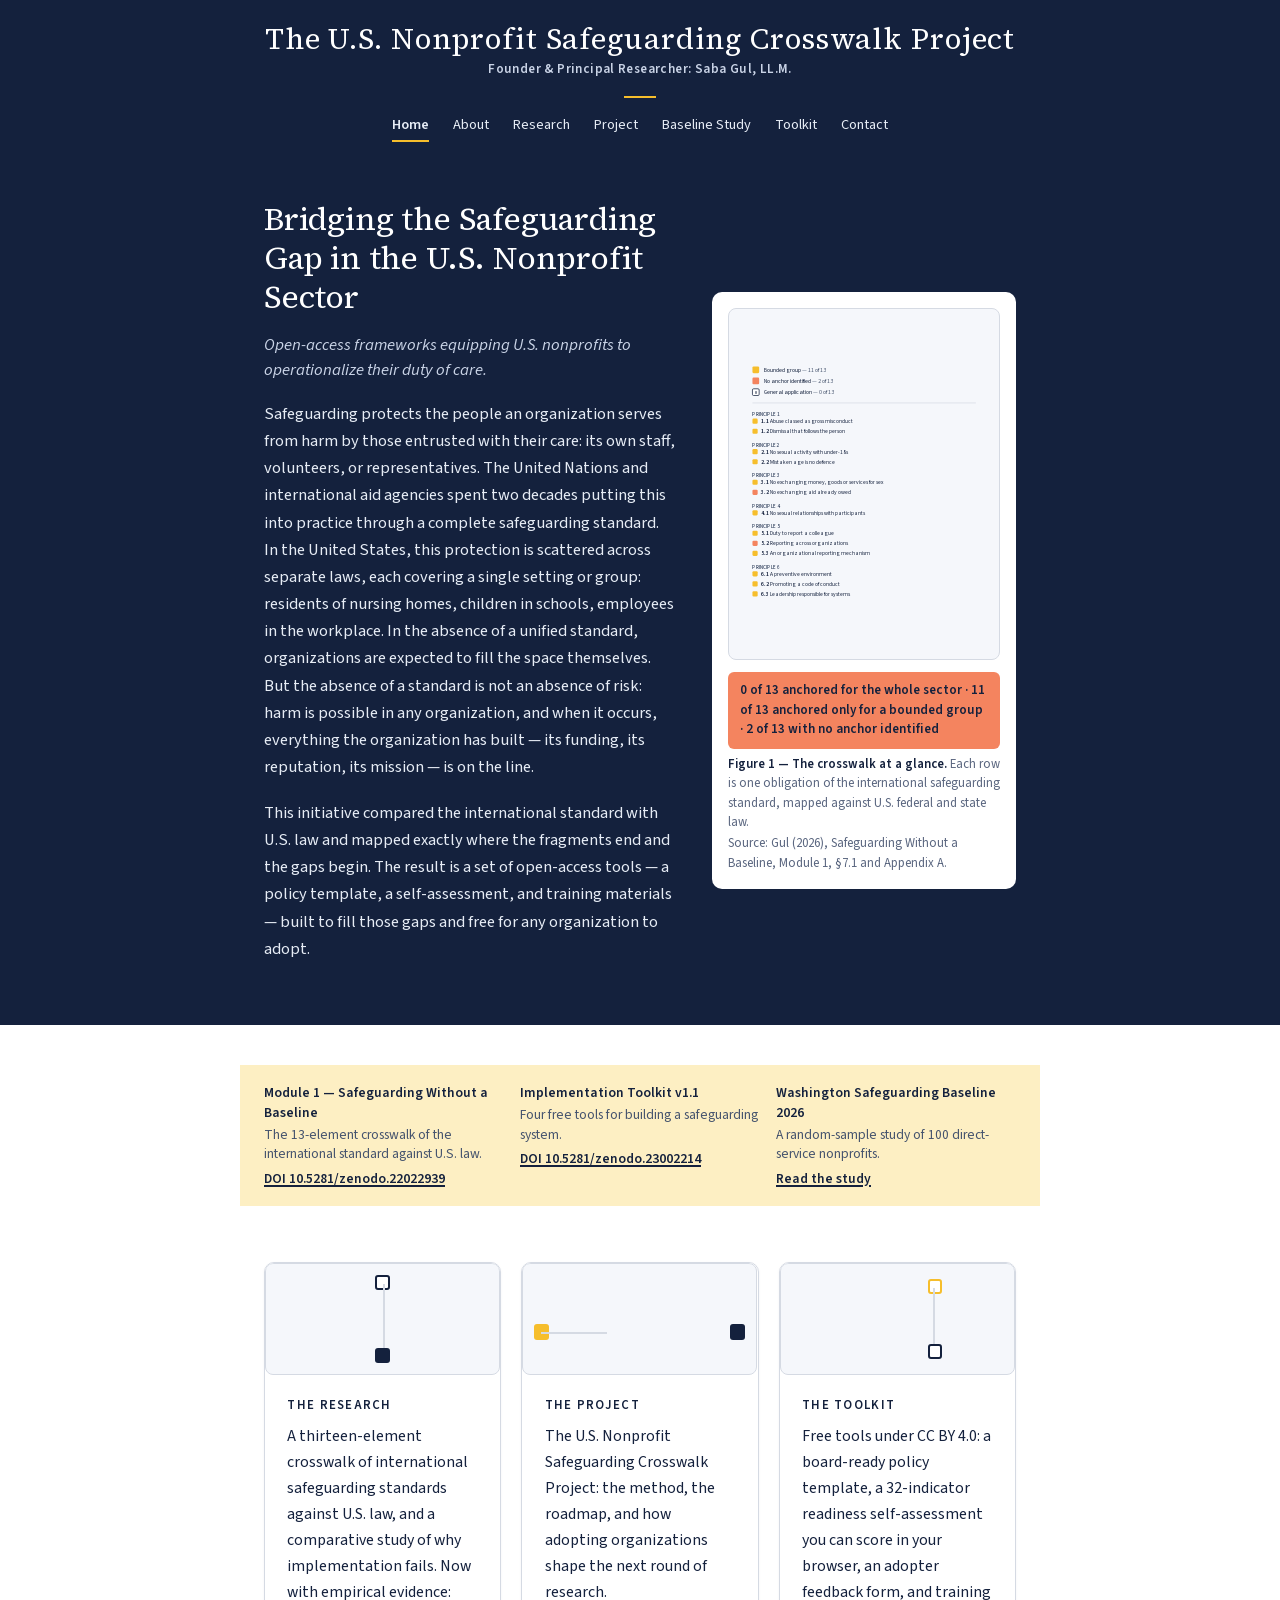
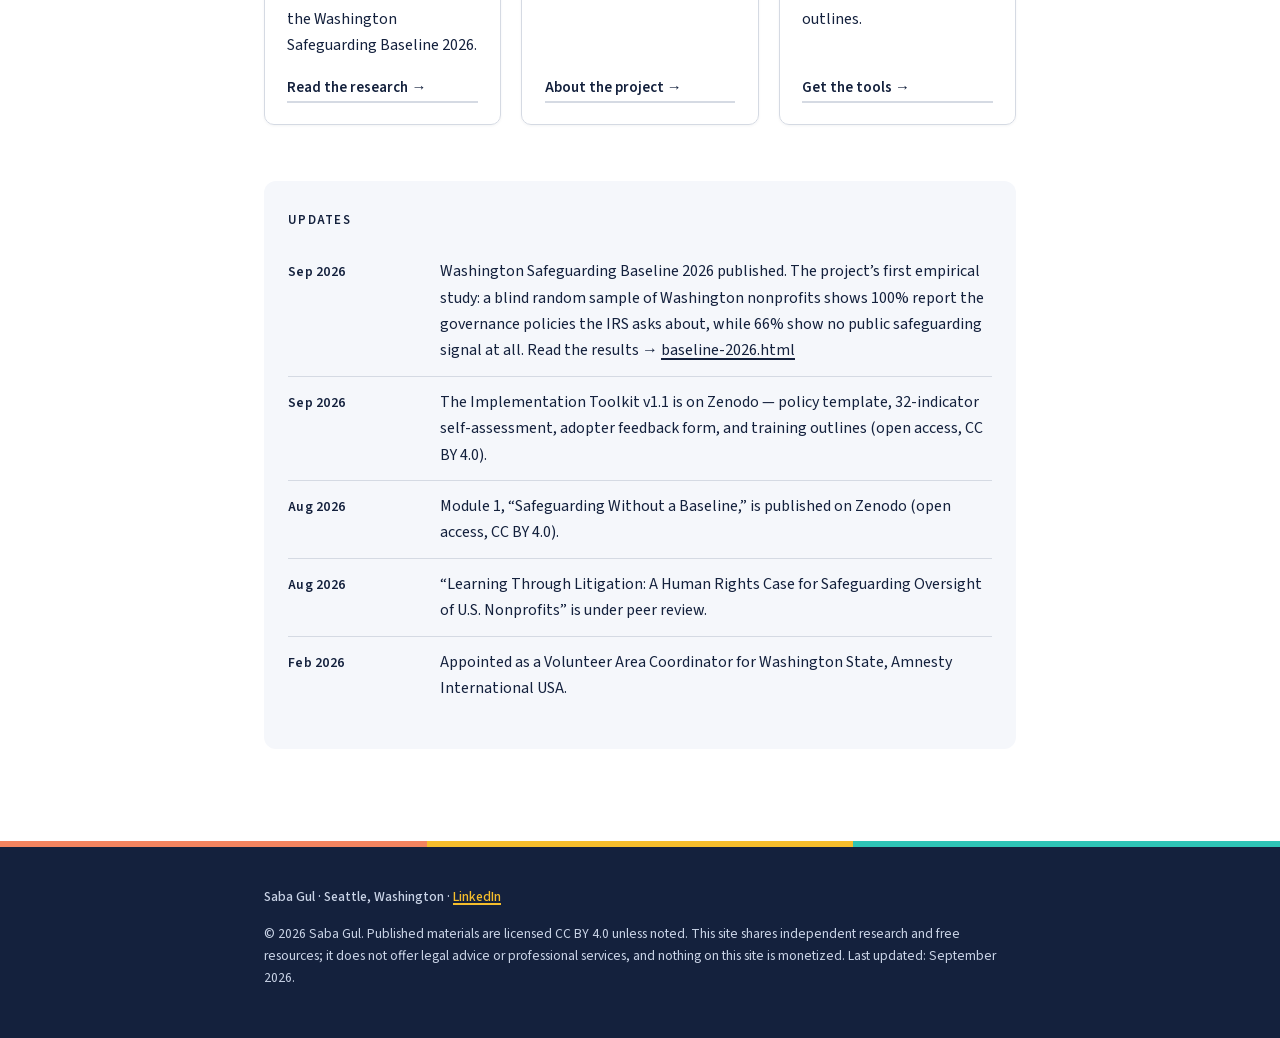
==== commit a73a25b1: "Retitle working paper and correct Amnesty appointment date "The Underfunded Mandate" is now "Learnin" ====
--- a/index.html
+++ b/index.html
@@ -162,8 +162,8 @@
         <li><span class="updates__date">Sep 2026</span> <span class="updates__body">Washington Safeguarding Baseline 2026 published. The project&rsquo;s first empirical study: a blind random sample of Washington nonprofits shows 100% report the governance policies the IRS asks about, while 66% show no public safeguarding signal at all. Read the results &rarr; <a href="baseline-2026.html">baseline-2026.html</a></span></li>
         <li><span class="updates__date">Sep 2026</span> <span class="updates__body">The Implementation Toolkit v1.1 is on Zenodo — policy template, 32-indicator self-assessment, adopter feedback form, and training outlines (open access, CC BY 4.0).</span></li>
         <li><span class="updates__date">Aug 2026</span> <span class="updates__body">Module 1, &ldquo;Safeguarding Without a Baseline,&rdquo; is published on Zenodo (open access, CC BY 4.0).</span></li>
-        <li><span class="updates__date">Aug 2026</span> <span class="updates__body">&ldquo;The Underfunded Mandate: Structural Drivers of PSEAH Failure Across Humanitarian, Development, and U.S. Domestic Nonprofit Sectors&rdquo; is under peer review.</span></li>
-        <li><span class="updates__date">Feb 2025</span> <span class="updates__body">Appointed as a Volunteer Area Coordinator for Washington State, Amnesty International USA.</span></li>
+        <li><span class="updates__date">Aug 2026</span> <span class="updates__body">&ldquo;Learning Through Litigation: A Human Rights Case for Safeguarding Oversight of U.S. Nonprofits&rdquo; is under peer review.</span></li>
+        <li><span class="updates__date">Feb 2026</span> <span class="updates__body">Appointed as a Volunteer Area Coordinator for Washington State, Amnesty International USA.</span></li>
       </ul>
     </section>
   </main>
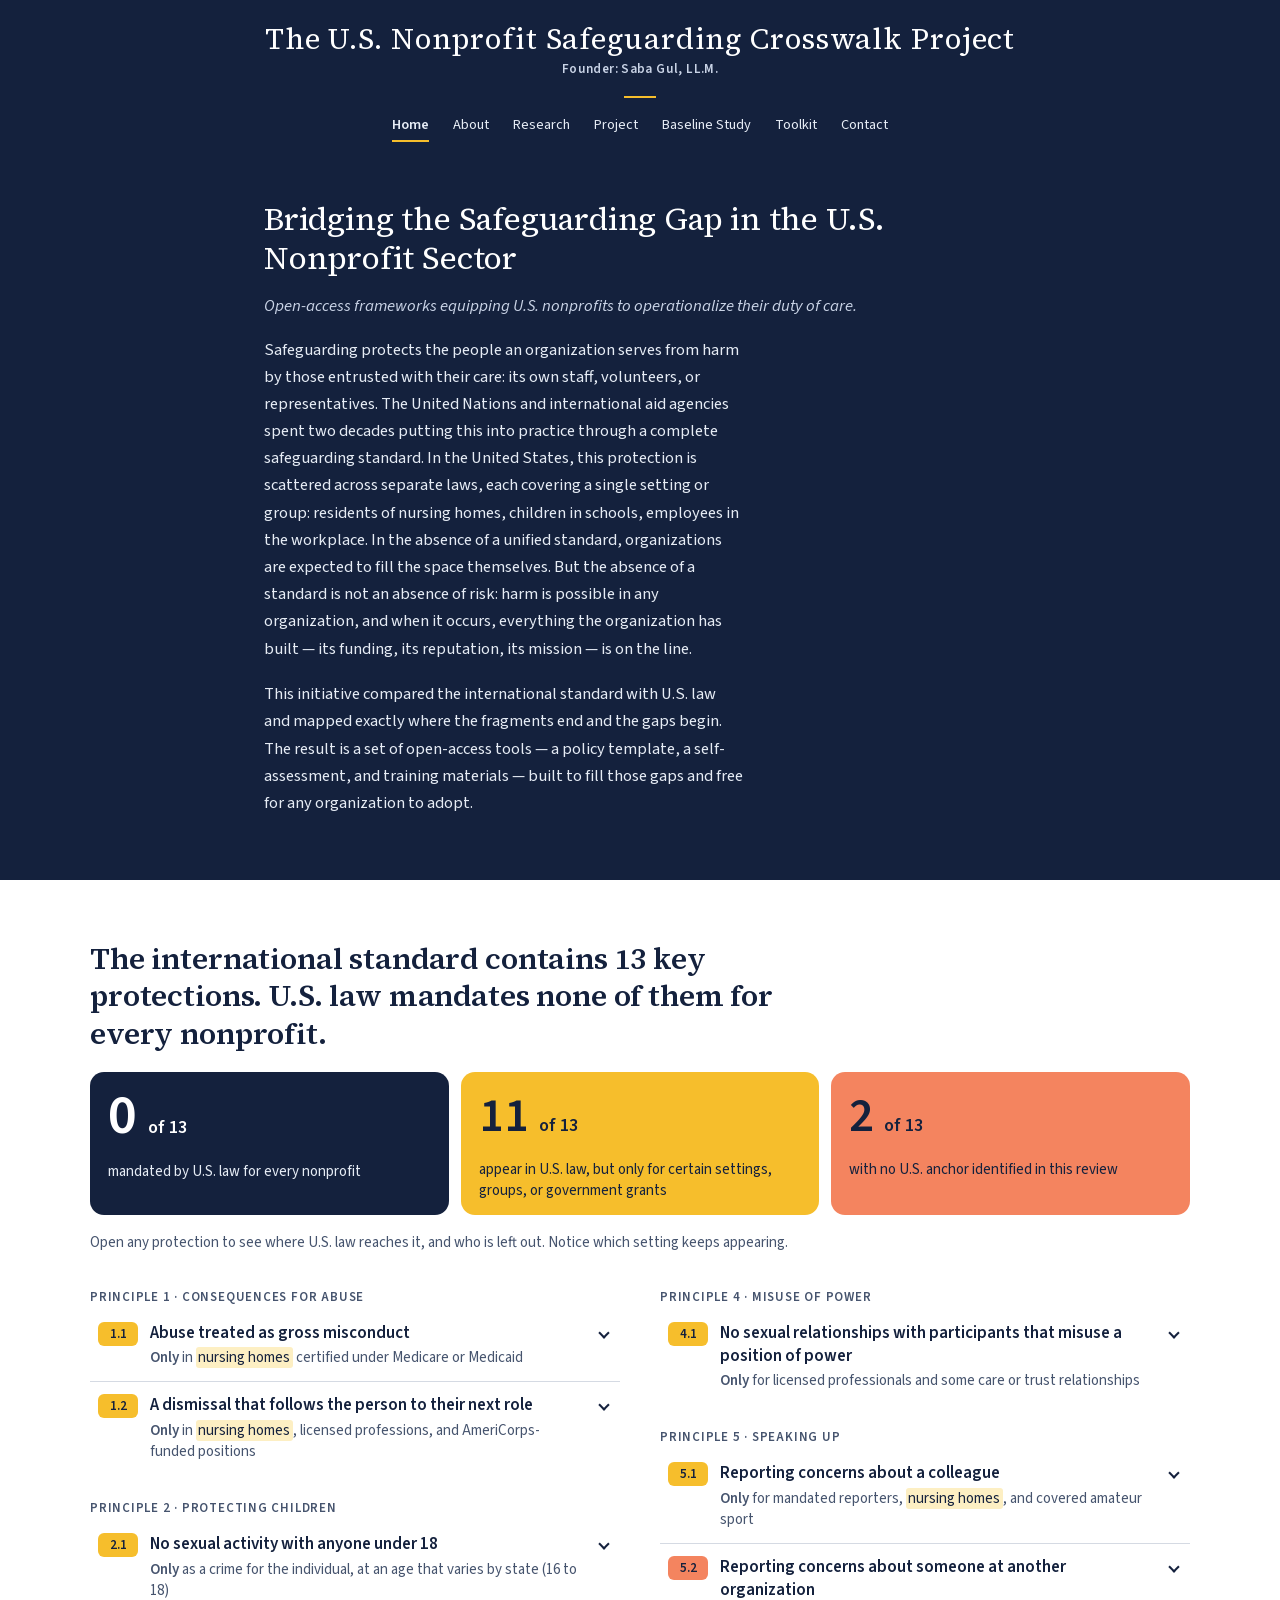
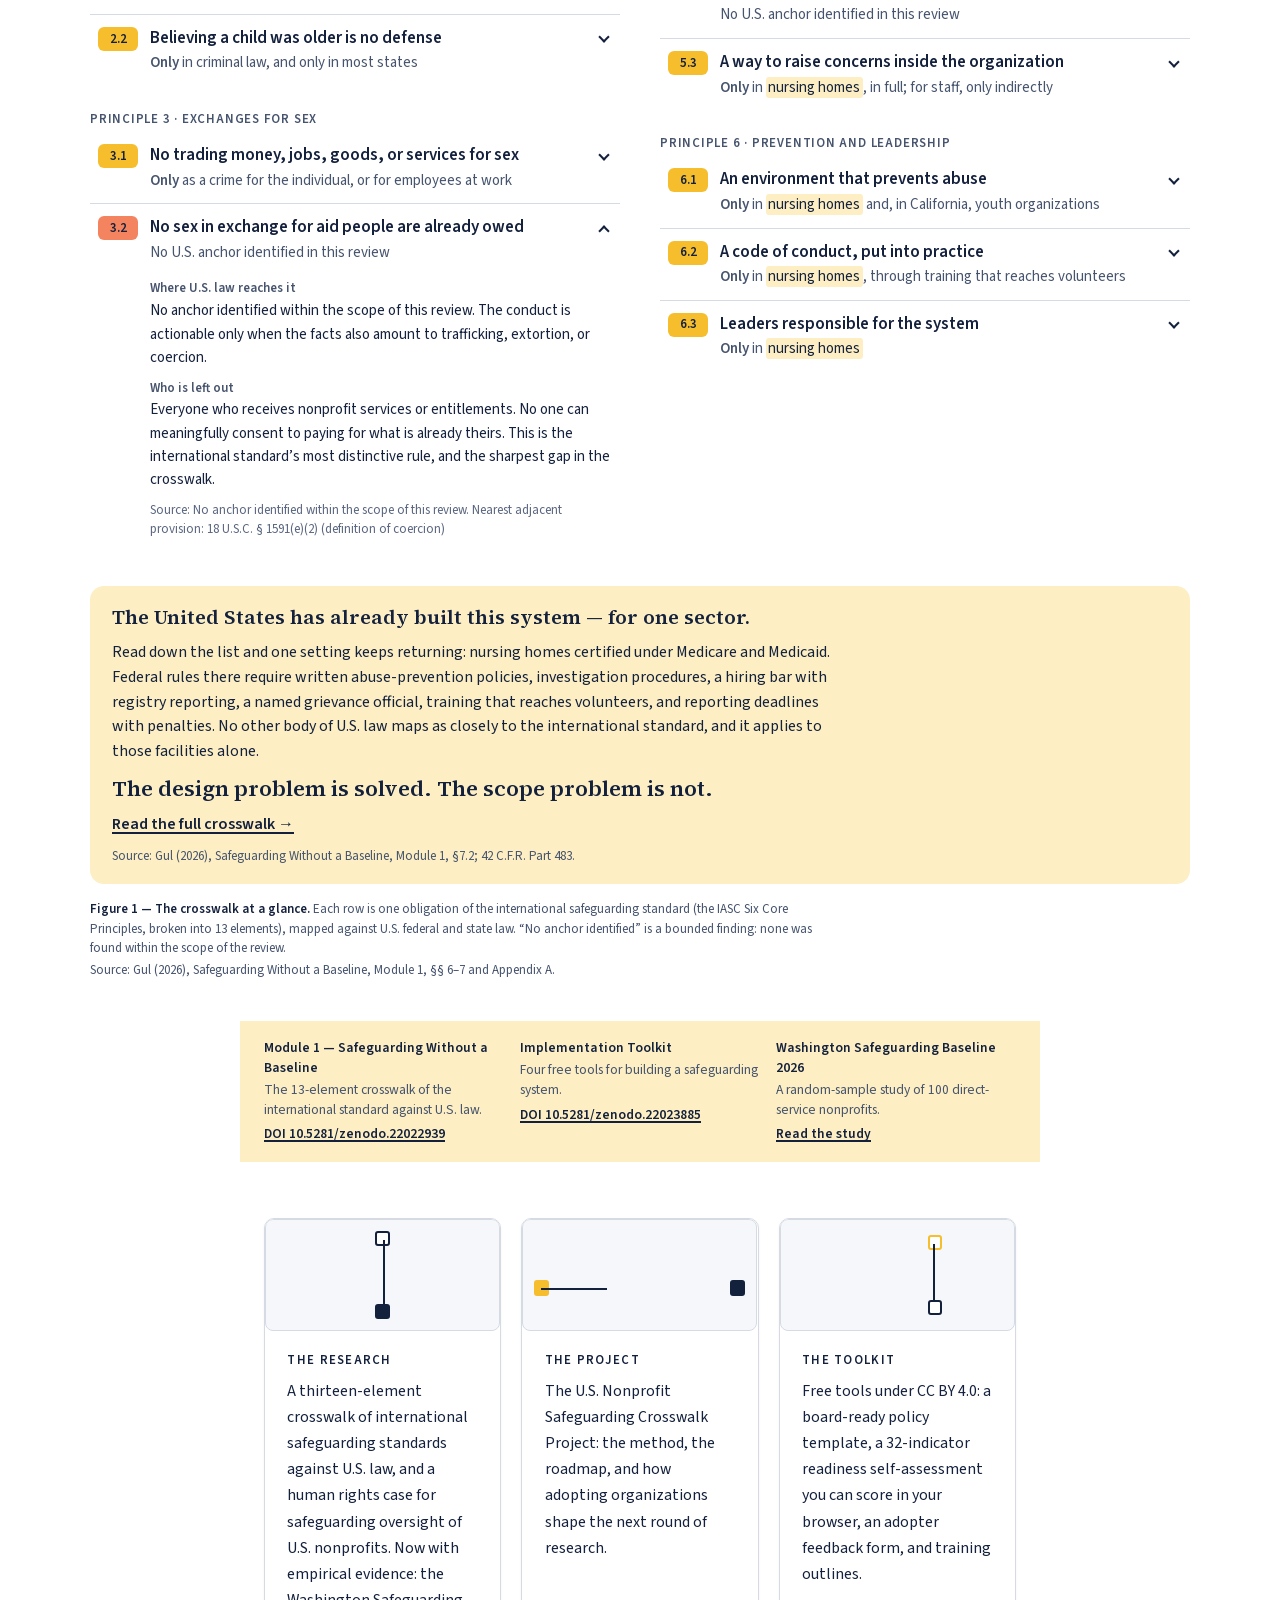
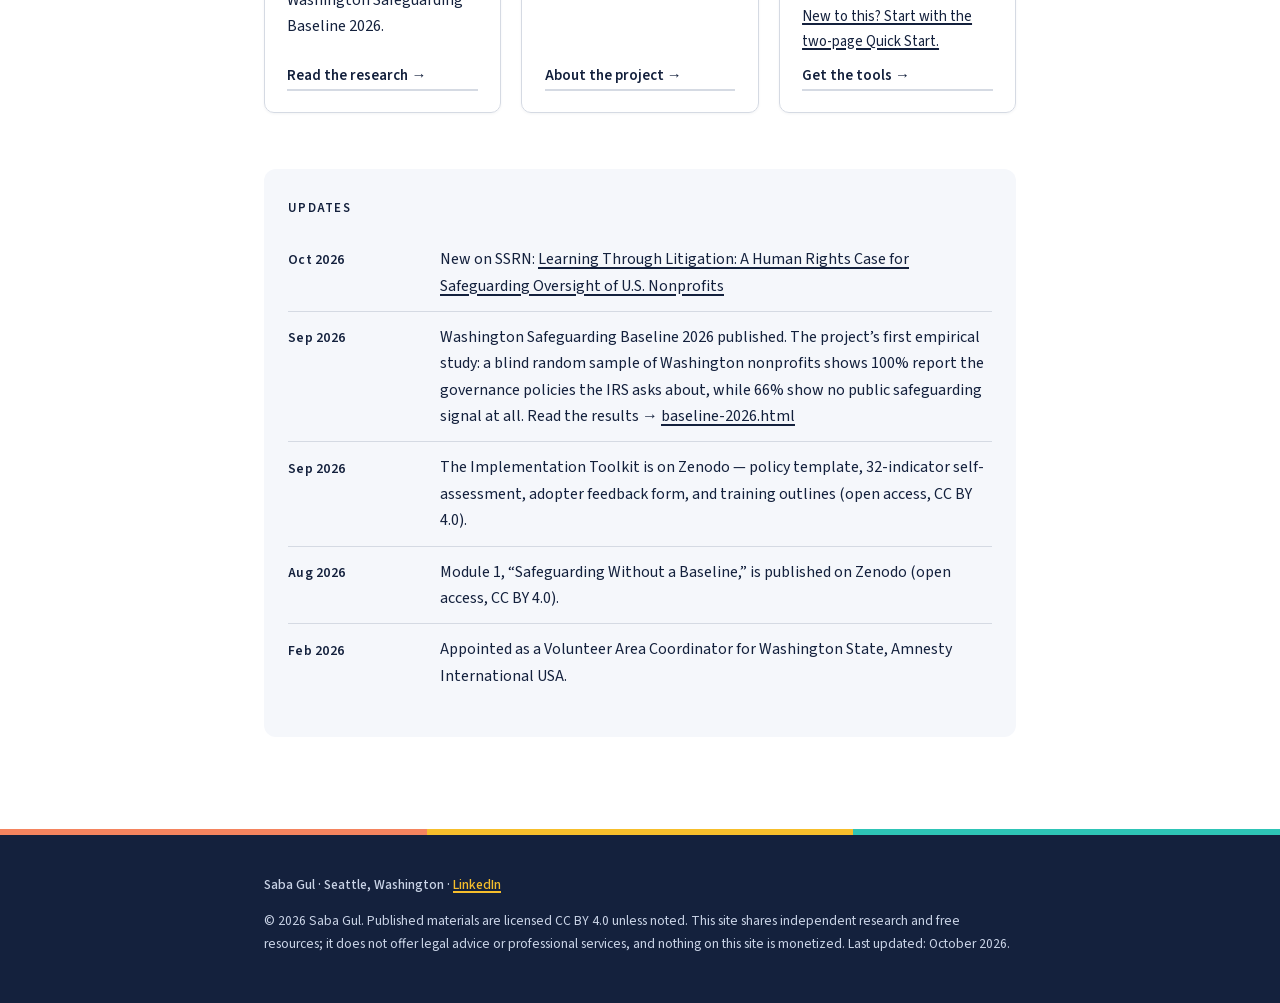
==== commit 1b4126b3: "October 2026 update: Figure 1 rebuild, Quick Start box, About and Figure 4 restyle, text fixes - Hom" ====
--- a/index.html
+++ b/index.html
@@ -32,7 +32,7 @@
     <div class="site-header__inner">
       <a class="wordmark" href="index.html">
         The U.S. Nonprofit Safeguarding Crosswalk Project
-        <span class="wordmark__role">Founder &amp; Principal Researcher: Saba Gul, LL.M.</span>
+        <span class="wordmark__role">Founder: Saba Gul, LL.M.</span>
       </a>
       <nav class="nav" aria-label="Primary">
         <ul>
@@ -56,57 +56,260 @@
         <p class="hero__intro">Safeguarding protects the people an organization serves from harm by those entrusted with their care: its own staff, volunteers, or representatives. The United Nations and international aid agencies spent two decades putting this into practice through a complete safeguarding standard. In the United States, this protection is scattered across separate laws, each covering a single setting or group: residents of nursing homes, children in schools, employees in the workplace. In the absence of a unified standard, organizations are expected to fill the space themselves. But the absence of a standard is not an absence of risk: harm is possible in any organization, and when it occurs, everything the organization has built &mdash; its funding, its reputation, its mission &mdash; is on the line.</p>
         <p class="hero__intro">This initiative compared the international standard with U.S. law and mapped exactly where the fragments end and the gaps begin. The result is a set of open-access tools &mdash; a policy template, a self-assessment, and training materials &mdash; built to fill those gaps and free for any organization to adopt.</p>
       </div>
-      <figure class="hero__figure">
-        <div class="hero__photo fig-box">
-          <svg viewBox="0 0 320 336" role="img" aria-labelledby="fig1-title fig1-desc" xmlns="http://www.w3.org/2000/svg">
-            <title id="fig1-title">The crosswalk at a glance</title>
-            <desc id="fig1-desc">Chart of 13 international safeguarding obligations. None is anchored by a U.S. requirement of general application that reaches nonprofits and protects the people they serve. Eleven are anchored only for a bounded group, such as licensed long-term care. Two, exchanging aid already owed and reporting across organizations, have no anchor identified within the scope of the review.</desc>
-            <rect x="10" y="10" width="9" height="9" rx="1.5" fill="var(--sun)"/>
-            <text x="25" y="17.5" font-size="8" fill="var(--ink)">Bounded group <tspan fill="var(--muted)">&#8212; 11 of 13</tspan></text>
-            <rect x="10" y="25" width="9" height="9" rx="1.5" fill="var(--coral)"/>
-            <text x="25" y="32.5" font-size="8" fill="var(--ink)">No anchor identified <tspan fill="var(--muted)">&#8212; 2 of 13</tspan></text>
-            <rect x="10" y="40" width="9" height="9" rx="1.5" fill="var(--white)" stroke="var(--ink)" stroke-width="1"/>
-            <text x="14.5" y="47" text-anchor="middle" font-size="6" font-weight="700" fill="var(--ink)">0</text>
-            <text x="25" y="47.5" font-size="8" fill="var(--ink)">General application <tspan fill="var(--muted)">&#8212; 0 of 13</tspan></text>
-            <line x1="10" y1="59" x2="310" y2="59" stroke="var(--rule)" stroke-width="1"/>
-            <text x="10" y="77" font-size="7" font-weight="700" letter-spacing="0.03em" fill="var(--muted)">PRINCIPLE 1</text>
-            <rect x="10" y="80" width="7" height="7" rx="1.5" fill="var(--sun)"/>
-            <text x="22" y="86.2" font-size="7.4" fill="var(--ink)"><tspan font-weight="700">1.1</tspan> Abuse classed as gross misconduct</text>
-            <rect x="10" y="93.5" width="7" height="7" rx="1.5" fill="var(--sun)"/>
-            <text x="22" y="99.7" font-size="7.4" fill="var(--ink)"><tspan font-weight="700">1.2</tspan> Dismissal that follows the person</text>
-            <text x="10" y="118.0" font-size="7" font-weight="700" letter-spacing="0.03em" fill="var(--muted)">PRINCIPLE 2</text>
-            <rect x="10" y="121.0" width="7" height="7" rx="1.5" fill="var(--sun)"/>
-            <text x="22" y="127.2" font-size="7.4" fill="var(--ink)"><tspan font-weight="700">2.1</tspan> No sexual activity with under-18s</text>
-            <rect x="10" y="134.5" width="7" height="7" rx="1.5" fill="var(--sun)"/>
-            <text x="22" y="140.7" font-size="7.4" fill="var(--ink)"><tspan font-weight="700">2.2</tspan> Mistaken age is no defence</text>
-            <text x="10" y="159.0" font-size="7" font-weight="700" letter-spacing="0.03em" fill="var(--muted)">PRINCIPLE 3</text>
-            <rect x="10" y="162.0" width="7" height="7" rx="1.5" fill="var(--sun)"/>
-            <text x="22" y="168.2" font-size="7.4" fill="var(--ink)"><tspan font-weight="700">3.1</tspan> No exchanging money, goods or services for sex</text>
-            <rect x="10" y="175.5" width="7" height="7" rx="1.5" fill="var(--coral)"/>
-            <text x="22" y="181.7" font-size="7.4" fill="var(--ink)"><tspan font-weight="700">3.2</tspan> No exchanging aid already owed</text>
-            <text x="10" y="200.0" font-size="7" font-weight="700" letter-spacing="0.03em" fill="var(--muted)">PRINCIPLE 4</text>
-            <rect x="10" y="203.0" width="7" height="7" rx="1.5" fill="var(--sun)"/>
-            <text x="22" y="209.2" font-size="7.4" fill="var(--ink)"><tspan font-weight="700">4.1</tspan> No sexual relationships with participants</text>
-            <text x="10" y="227.5" font-size="7" font-weight="700" letter-spacing="0.03em" fill="var(--muted)">PRINCIPLE 5</text>
-            <rect x="10" y="230.5" width="7" height="7" rx="1.5" fill="var(--sun)"/>
-            <text x="22" y="236.7" font-size="7.4" fill="var(--ink)"><tspan font-weight="700">5.1</tspan> Duty to report a colleague</text>
-            <rect x="10" y="244.0" width="7" height="7" rx="1.5" fill="var(--coral)"/>
-            <text x="22" y="250.2" font-size="7.4" fill="var(--ink)"><tspan font-weight="700">5.2</tspan> Reporting across organizations</text>
-            <rect x="10" y="257.5" width="7" height="7" rx="1.5" fill="var(--sun)"/>
-            <text x="22" y="263.7" font-size="7.4" fill="var(--ink)"><tspan font-weight="700">5.3</tspan> An organizational reporting mechanism</text>
-            <text x="10" y="282.0" font-size="7" font-weight="700" letter-spacing="0.03em" fill="var(--muted)">PRINCIPLE 6</text>
-            <rect x="10" y="285.0" width="7" height="7" rx="1.5" fill="var(--sun)"/>
-            <text x="22" y="291.2" font-size="7.4" fill="var(--ink)"><tspan font-weight="700">6.1</tspan> A preventive environment</text>
-            <rect x="10" y="298.5" width="7" height="7" rx="1.5" fill="var(--sun)"/>
-            <text x="22" y="304.7" font-size="7.4" fill="var(--ink)"><tspan font-weight="700">6.2</tspan> Promoting a code of conduct</text>
-            <rect x="10" y="312.0" width="7" height="7" rx="1.5" fill="var(--sun)"/>
-            <text x="22" y="318.2" font-size="7.4" fill="var(--ink)"><tspan font-weight="700">6.3</tspan> Leadership responsible for systems</text>
-          </svg>
-        </div>
-        <p class="fig__stat fig__stat--coral">0 of 13 anchored for the whole sector &middot; 11 of 13 anchored only for a bounded group &middot; 2 of 13 with no anchor identified</p>
-        <figcaption class="fig__caption"><strong>Figure 1 &mdash; The crosswalk at a glance.</strong> Each row is one obligation of the international safeguarding standard, mapped against U.S. federal and state law. <span class="fig__source">Source: Gul (2026), Safeguarding Without a Baseline, Module 1, &sect;7.1 and Appendix A.</span></figcaption>
+    </div>
+
+    <section class="fig1-section" aria-labelledby="fig1-h">
+      <figure class="fig1">
+        <h2 id="fig1-h" class="fig1-headline">The international standard contains 13 key protections. U.S. law mandates none of them for every nonprofit.</h2>
+        <ul class="fig1-tiles">
+          <li class="fig1-tile fig1-tile--none"><span class="fig1-tile__num">0 <span class="fig1-tile__of">of 13</span></span> <span class="fig1-tile__label">mandated by U.S. law for every nonprofit</span></li>
+          <li class="fig1-tile fig1-tile--some"><span class="fig1-tile__num">11 <span class="fig1-tile__of">of 13</span></span> <span class="fig1-tile__label">appear in U.S. law, but only for certain settings, groups, or government grants</span></li>
+          <li class="fig1-tile fig1-tile--gap"><span class="fig1-tile__num">2 <span class="fig1-tile__of">of 13</span></span> <span class="fig1-tile__label">with no U.S. anchor identified in this review</span></li>
+        </ul>
+        <p class="fig1-hint">Open any protection to see where U.S. law reaches it, and who is left out. Notice which setting keeps appearing.</p>
+        <div class="fig1-cols">
+          <div class="fig1-col">
+            <h3 class="fig1-group">Principle 1 · Consequences for abuse</h3>
+            <details class="scp scp--some" id="scp-1-1">
+              <summary>
+                <span class="sr-only">Anchored only for some: </span>
+                <span class="scp__num">1.1</span>
+                <span class="scp__text">
+                  <span class="scp__label">Abuse treated as gross misconduct</span>
+                  <span class="scp__law"><strong>Only</strong> in <mark>nursing homes</mark> certified under Medicare or Medicaid</span>
+                </span>
+              </summary>
+              <dl class="scp__panel">
+                <dt>Where U.S. law reaches it</dt>
+                <dd>Certified nursing homes must have written policies that prohibit and prevent abuse, neglect, and exploitation of residents.</dd>
+                <dt>Who is left out</dt>
+                <dd>Participants in every other kind of nonprofit: youth programs, shelters, resettlement agencies, disability services, food assistance, legal aid, mentoring. Elsewhere, dismissal for abuse is allowed but never required; the decision is left to each organization.</dd>
+              </dl>
+              <p class="scp__src">Source: 42 C.F.R. § 483.12(b)(1)</p>
+            </details>
+            <details class="scp scp--some" id="scp-1-2">
+              <summary>
+                <span class="sr-only">Anchored only for some: </span>
+                <span class="scp__num">1.2</span>
+                <span class="scp__text">
+                  <span class="scp__label">A dismissal that follows the person to their next role</span>
+                  <span class="scp__law"><strong>Only</strong> in <mark>nursing homes</mark>, licensed professions, and AmeriCorps-funded positions</span>
+                </span>
+              </summary>
+              <dl class="scp__panel">
+                <dt>Where U.S. law reaches it</dt>
+                <dd>Certified nursing homes may not employ anyone with a court finding, a nurse-aide-registry finding, or license discipline for abuse, neglect, exploitation, or mistreatment, and must report to the registry or licensing authorities any court action showing an employee is unfit for service. AmeriCorps grantees must run criminal-history checks for covered positions.</dd>
+                <dt>Who is left out</dt>
+                <dd>Nonprofit staff and volunteers generally. Someone dismissed for sexual misconduct by one nonprofit is not, by that dismissal alone, barred from a similar role at another, and a dismissed volunteer leaves no record that travels with them.</dd>
+              </dl>
+              <p class="scp__src">Source: 42 C.F.R. § 483.12(a)(3)–(4); 45 C.F.R. § 2540.204</p>
+            </details>
+            <h3 class="fig1-group">Principle 2 · Protecting children</h3>
+            <details class="scp scp--some" id="scp-2-1">
+              <summary>
+                <span class="sr-only">Anchored only for some: </span>
+                <span class="scp__num">2.1</span>
+                <span class="scp__text">
+                  <span class="scp__label">No sexual activity with anyone under 18</span>
+                  <span class="scp__law"><strong>Only</strong> as a crime for the individual, at an age that varies by state (16 to 18)</span>
+                </span>
+              </summary>
+              <dl class="scp__panel">
+                <dt>Where U.S. law reaches it</dt>
+                <dd>State criminal law. The age of consent is 16 in the largest group of states and 17 or 18 in the rest; in some states, position-of-trust laws raise it to 18 for adults who supervise or care for the minor.</dd>
+                <dt>Who is left out</dt>
+                <dd>16- and 17-year-old participants in states with a lower age of consent, where no position-of-trust law reaches the staff member’s or volunteer’s role. No U.S. rule requires a nonprofit to adopt the under-18 standard for its own people.</dd>
+              </dl>
+              <p class="scp__src">Source: State statutory-rape and position-of-trust laws, e.g., Colo. Rev. Stat. § 18-3-405.3</p>
+            </details>
+            <details class="scp scp--some" id="scp-2-2">
+              <summary>
+                <span class="sr-only">Anchored only for some: </span>
+                <span class="scp__num">2.2</span>
+                <span class="scp__text">
+                  <span class="scp__label">Believing a child was older is no defense</span>
+                  <span class="scp__law"><strong>Only</strong> in criminal law, and only in most states</span>
+                </span>
+              </summary>
+              <dl class="scp__panel">
+                <dt>Where U.S. law reaches it</dt>
+                <dd>In most states, statutory-rape law is strict liability: believing the minor was older is no defense. This is the closest match among the 13.</dd>
+                <dt>Who is left out</dt>
+                <dd>Minors in the substantial minority of states that allow a mistake-of-age defense. And everywhere, the rule binds individuals in criminal court; no U.S. rule requires a nonprofit to apply it in its own disciplinary process.</dd>
+              </dl>
+              <p class="scp__src">Source: State statutory-rape law (majority rule); e.g., People v. Hernandez, 61 Cal. 2d 529 (1964) (California, minority rule)</p>
+            </details>
+            <h3 class="fig1-group">Principle 3 · Exchanges for sex</h3>
+            <details class="scp scp--some" id="scp-3-1">
+              <summary>
+                <span class="sr-only">Anchored only for some: </span>
+                <span class="scp__num">3.1</span>
+                <span class="scp__text">
+                  <span class="scp__label">No trading money, jobs, goods, or services for sex</span>
+                  <span class="scp__law"><strong>Only</strong> as a crime for the individual, or for employees at work</span>
+                </span>
+              </summary>
+              <dl class="scp__panel">
+                <dt>Where U.S. law reaches it</dt>
+                <dd>Federal trafficking law, which applies only where force, fraud, or coercion is used or the person is under 18; state commercial-sex laws; and workplace harassment law (Title VII, as interpreted by the courts), which reaches trading job benefits for sex, but only for employees of employers with 15 or more staff.</dd>
+                <dt>Who is left out</dt>
+                <dd>Adult participants who are not employees, where the conduct falls below the trafficking threshold of force, fraud, or coercion. No general U.S. prohibition identified in this review addresses that exchange.</dd>
+              </dl>
+              <p class="scp__src">Source: 18 U.S.C. § 1591; state commercial-sex statutes; 42 U.S.C. § 2000e et seq.; Meritor Savings Bank v. Vinson, 477 U.S. 57 (1986)</p>
+            </details>
+            <details class="scp scp--none" id="scp-3-2" open>
+              <summary>
+                <span class="sr-only">No anchor identified: </span>
+                <span class="scp__num">3.2</span>
+                <span class="scp__text">
+                  <span class="scp__label">No sex in exchange for aid people are already owed</span>
+                  <span class="scp__law">No U.S. anchor identified in this review</span>
+                </span>
+              </summary>
+              <dl class="scp__panel">
+                <dt>Where U.S. law reaches it</dt>
+                <dd>No anchor identified within the scope of this review. The conduct is actionable only when the facts also amount to trafficking, extortion, or coercion.</dd>
+                <dt>Who is left out</dt>
+                <dd>Everyone who receives nonprofit services or entitlements. No one can meaningfully consent to paying for what is already theirs. This is the international standard’s most distinctive rule, and the sharpest gap in the crosswalk.</dd>
+              </dl>
+              <p class="scp__src">Source: No anchor identified within the scope of this review. Nearest adjacent provision: 18 U.S.C. § 1591(e)(2) (definition of coercion)</p>
+            </details>
+          </div>
+          <div class="fig1-col">
+            <h3 class="fig1-group">Principle 4 · Misuse of power</h3>
+            <details class="scp scp--some" id="scp-4-1">
+              <summary>
+                <span class="sr-only">Anchored only for some: </span>
+                <span class="scp__num">4.1</span>
+                <span class="scp__text">
+                  <span class="scp__label">No sexual relationships with participants that misuse a position of power</span>
+                  <span class="scp__law"><strong>Only</strong> for licensed professionals and some care or trust relationships</span>
+                </span>
+              </summary>
+              <dl class="scp__panel">
+                <dt>Where U.S. law reaches it</dt>
+                <dd>Licensed practitioners (social workers, psychologists, counselors, physicians, nurses), through their licensing boards and professional codes; some state laws on care providers and vulnerable adults; position-of-trust laws for minors.</dd>
+                <dt>Who is left out</dt>
+                <dd>People served by unlicensed staff and volunteers: case managers, intake workers, pantry coordinators, mentors, resettlement caseworkers, shelter staff, drivers. The same relationship is covered when the provider is a licensed clinician and not when the provider is an unlicensed caseworker in the same organization, serving the same person.</dd>
+              </dl>
+              <p class="scp__src">Source: State licensing law and professional codes, e.g., NASW Code of Ethics, Standard 1.09; state care-provider and position-of-trust statutes</p>
+            </details>
+            <h3 class="fig1-group">Principle 5 · Speaking up</h3>
+            <details class="scp scp--some" id="scp-5-1">
+              <summary>
+                <span class="sr-only">Anchored only for some: </span>
+                <span class="scp__num">5.1</span>
+                <span class="scp__text">
+                  <span class="scp__label">Reporting concerns about a colleague</span>
+                  <span class="scp__law"><strong>Only</strong> for mandated reporters, <mark>nursing homes</mark>, and covered amateur sport</span>
+                </span>
+              </summary>
+              <dl class="scp__panel">
+                <dt>Where U.S. law reaches it</dt>
+                <dd>State laws require designated reporters to report suspected abuse of children and vulnerable adults to a state agency; for child abuse, some states require it of anyone. Staff of federally funded nursing homes must report suspected crimes against residents within 2 to 24 hours. Adults in covered amateur sports organizations must report suspected child abuse within 24 hours.</dd>
+                <dt>Who is left out</dt>
+                <dd>Personnel outside the listed categories; adult participants who are not “vulnerable adults” as their state defines the term; exploitation that is not a reportable crime or reportable abuse. U.S. duties begin once harm is suspected and run to the authorities; the international duty begins earlier, with a concern about a colleague, and runs to the organization.</dd>
+              </dl>
+              <p class="scp__src">Source: State mandatory-reporter statutes; 42 U.S.C. § 1320b-25(b); 34 U.S.C. § 20341</p>
+            </details>
+            <details class="scp scp--none" id="scp-5-2">
+              <summary>
+                <span class="sr-only">No anchor identified: </span>
+                <span class="scp__num">5.2</span>
+                <span class="scp__text">
+                  <span class="scp__label">Reporting concerns about someone at another organization</span>
+                  <span class="scp__law">No U.S. anchor identified in this review</span>
+                </span>
+              </summary>
+              <dl class="scp__panel">
+                <dt>Where U.S. law reaches it</dt>
+                <dd>No anchor identified within the scope of this review: no duty, and no lawful pathway, to report suspected misconduct by someone at a partner, subgrantee, or referral organization. Mandated reports run to a state agency, not to another organization.</dd>
+                <dt>Who is left out</dt>
+                <dd>People served by every organization other than the reporter’s own. In a referral network, a concern about a colleague at a partner agency has no defined destination.</dd>
+              </dl>
+              <p class="scp__src">Source: No anchor identified within the scope of this review</p>
+            </details>
+            <details class="scp scp--some" id="scp-5-3">
+              <summary>
+                <span class="sr-only">Anchored only for some: </span>
+                <span class="scp__num">5.3</span>
+                <span class="scp__text">
+                  <span class="scp__label">A way to raise concerns inside the organization</span>
+                  <span class="scp__law"><strong>Only</strong> in <mark>nursing homes</mark>, in full; for staff, only indirectly</span>
+                </span>
+              </summary>
+              <dl class="scp__panel">
+                <dt>Where U.S. law reaches it</dt>
+                <dd>Certified nursing homes must name a grievance official and let residents raise concerns orally, in writing, or anonymously, with set timeframes, written decisions, outside escalation, and records kept at least three years. For staff, complaint channels are driven by the harassment defense described at 6.1.</dd>
+                <dt>Who is left out</dt>
+                <dd>People served by nonprofits generally. Elsewhere, the nearest touchpoint is IRS Form 990, which asks whether an organization has a whistleblower policy: a policy for staff, and a question, not a requirement.</dd>
+              </dl>
+              <p class="scp__src">Source: 42 C.F.R. § 483.10(j); IRS Form 990, Part VI, Section B, Line 13; 34 U.S.C. § 12291(b)(2)(A) (confidentiality, victim-services grantees)</p>
+            </details>
+            <h3 class="fig1-group">Principle 6 · Prevention and leadership</h3>
+            <details class="scp scp--some" id="scp-6-1">
+              <summary>
+                <span class="sr-only">Anchored only for some: </span>
+                <span class="scp__num">6.1</span>
+                <span class="scp__text">
+                  <span class="scp__label">An environment that prevents abuse</span>
+                  <span class="scp__law"><strong>Only</strong> in <mark>nursing homes</mark> and, in California, youth organizations</span>
+                </span>
+              </summary>
+              <dl class="scp__panel">
+                <dt>Where U.S. law reaches it</dt>
+                <dd>Certified nursing homes must have written policies that prevent abuse and procedures to investigate it. California requires youth service organizations to adopt abuse-prevention policies, train on identifying and reporting child abuse, and fingerprint administrators, employees, and regular volunteers. Beyond these, the strongest push is a legal defense: an employer with 15 or more employees that takes reasonable care to prevent and correct harassment can rely on that care against claims by its own employees.</dd>
+                <dt>Who is left out</dt>
+                <dd>People served by nonprofits outside these settings, and the workforces of organizations below the 15-employee threshold. The defense shields the organization from its own employees’ claims; it is not a duty to the people it serves. Those people can sue for negligent hiring or supervision, but only after harm.</dd>
+              </dl>
+              <p class="scp__src">Source: 42 C.F.R. § 483.12(b)(1)–(2); Cal. Bus. &amp; Prof. Code § 18975; Faragher v. City of Boca Raton, 524 U.S. 775 (1998); Burlington Industries, Inc. v. Ellerth, 524 U.S. 742 (1998); Restatement (Third) of Agency § 7.05 (2006)</p>
+            </details>
+            <details class="scp scp--some" id="scp-6-2">
+              <summary>
+                <span class="sr-only">Anchored only for some: </span>
+                <span class="scp__num">6.2</span>
+                <span class="scp__text">
+                  <span class="scp__label">A code of conduct, put into practice</span>
+                  <span class="scp__law"><strong>Only</strong> in <mark>nursing homes</mark>, through training that reaches volunteers</span>
+                </span>
+              </summary>
+              <dl class="scp__panel">
+                <dt>Where U.S. law reaches it</dt>
+                <dd>Certified nursing homes must train all staff, contractors, and volunteers on what counts as abuse, neglect, and exploitation, and on how to report it.</dd>
+                <dt>Who is left out</dt>
+                <dd>Staff and volunteers of nonprofits generally. No U.S. rule of general application requires a nonprofit to have a code of conduct governing boundaries with the people it serves. IRS Form 990 asks about conflict-of-interest, whistleblower, and document-retention policies, and nothing about safeguarding.</dd>
+              </dl>
+              <p class="scp__src">Source: 42 C.F.R. § 483.95 and § 483.95(c); IRS Form 990, Part VI, Section B, Lines 12a, 13, and 14</p>
+            </details>
+            <details class="scp scp--some" id="scp-6-3">
+              <summary>
+                <span class="sr-only">Anchored only for some: </span>
+                <span class="scp__num">6.3</span>
+                <span class="scp__text">
+                  <span class="scp__label">Leaders responsible for the system</span>
+                  <span class="scp__law"><strong>Only</strong> in <mark>nursing homes</mark></span>
+                </span>
+              </summary>
+              <dl class="scp__panel">
+                <dt>Where U.S. law reaches it</dt>
+                <dd>Certified nursing homes must run a training program and tie abuse prevention into quality assurance; their owners or operators must notify staff of their duty to report.</dd>
+                <dt>Who is left out</dt>
+                <dd>Nonprofit boards and executives generally. A board’s legal duty of care is owed to the organization rather than to the people it serves, and says nothing about safeguarding. The level where the international standard places primary responsibility is the level where U.S. law defines none.</dd>
+              </dl>
+              <p class="scp__src">Source: 42 C.F.R. § 483.12(b)(3)–(4); 42 C.F.R. § 483.95; 42 U.S.C. § 1320b-25(a)</p>
+            </details>
+          </div>
+        </div>
+        <div class="fig1-callout">
+          <p class="fig1-callout__title">The United States has already built this system — for one sector.</p>
+          <p>Read down the list and one setting keeps returning: nursing homes certified under Medicare and Medicaid. Federal rules there require written abuse-prevention policies, investigation procedures, a hiring bar with registry reporting, a named grievance official, training that reaches volunteers, and reporting deadlines with penalties. No other body of U.S. law maps as closely to the international standard, and it applies to those facilities alone.</p>
+          <p class="fig1-callout__punch">The design problem is solved. The scope problem is not.</p>
+          <p class="fig1-callout__link"><a href="research.html#full-crosswalk">Read the full crosswalk →</a></p>
+          <p class="fig1-callout__src">Source: Gul (2026), Safeguarding Without a Baseline, Module 1, §7.2; 42 C.F.R. Part 483.</p>
+        </div>
+        <figcaption class="fig__caption"><strong>Figure 1 — The crosswalk at a glance.</strong> Each row is one obligation of the international safeguarding standard (the IASC Six Core Principles, broken into 13 elements), mapped against U.S. federal and state law. “No anchor identified” is a bounded finding: none was found within the scope of the review. <span class="fig__source">Source: Gul (2026), Safeguarding Without a Baseline, Module 1, §§ 6–7 and Appendix A.</span></figcaption>
       </figure>
-    </div>
+    </section>
 
     <section class="published-strip" aria-labelledby="published-strip-heading">
       <h2 id="published-strip-heading" class="sr-only">Published outputs</h2>
@@ -117,9 +320,9 @@
           <a href="https://doi.org/10.5281/zenodo.22022939" target="_blank" rel="noopener noreferrer">DOI 10.5281/zenodo.22022939</a>
         </div>
         <div class="published-strip__item">
-          <span class="published-strip__label">Implementation Toolkit v1.1</span>
+          <span class="published-strip__label">Implementation Toolkit</span>
           <span class="published-strip__desc">Four free tools for building a safeguarding system.</span>
-          <a href="https://doi.org/10.5281/zenodo.23002214" target="_blank" rel="noopener noreferrer">DOI 10.5281/zenodo.23002214</a>
+          <a href="https://doi.org/10.5281/zenodo.22023885" target="_blank" rel="noopener noreferrer">DOI 10.5281/zenodo.22023885</a>
         </div>
         <div class="published-strip__item">
           <span class="published-strip__label">Washington Safeguarding Baseline 2026</span>
@@ -134,7 +337,7 @@
         <div class="ph ph--b card__photo" aria-hidden="true"><span class="ph__line"></span></div>
         <div class="card__body">
           <h2>The Research</h2>
-          <p>A thirteen-element crosswalk of international safeguarding standards against U.S. law, and a comparative study of why implementation fails. Now with empirical evidence: the Washington Safeguarding Baseline 2026.</p>
+          <p>A thirteen-element crosswalk of international safeguarding standards against U.S. law, and a human rights case for safeguarding oversight of U.S. nonprofits. Now with empirical evidence: the Washington Safeguarding Baseline 2026.</p>
           <a class="arrow" href="research.html">Read the research &rarr;</a>
         </div>
       </li>
@@ -151,6 +354,7 @@
         <div class="card__body">
           <h2>The Toolkit</h2>
           <p>Free tools under CC BY 4.0: a board-ready policy template, a 32-indicator readiness self-assessment you can score in your browser, an adopter feedback form, and training outlines.</p>
+          <p class="card__start"><a href="toolkit.html#quick-start">New to this? Start with the two-page Quick Start.</a></p>
           <a class="arrow" href="toolkit.html">Get the tools &rarr;</a>
         </div>
       </li>
@@ -159,10 +363,10 @@
     <section class="updates" aria-labelledby="updates-heading">
       <h2 id="updates-heading">Updates</h2>
       <ul>
+        <li><span class="updates__date">Oct 2026</span> <span class="updates__body">New on SSRN: <a href="research.html">Learning Through Litigation: A Human Rights Case for Safeguarding Oversight of U.S. Nonprofits</a></span></li>
         <li><span class="updates__date">Sep 2026</span> <span class="updates__body">Washington Safeguarding Baseline 2026 published. The project&rsquo;s first empirical study: a blind random sample of Washington nonprofits shows 100% report the governance policies the IRS asks about, while 66% show no public safeguarding signal at all. Read the results &rarr; <a href="baseline-2026.html">baseline-2026.html</a></span></li>
-        <li><span class="updates__date">Sep 2026</span> <span class="updates__body">The Implementation Toolkit v1.1 is on Zenodo — policy template, 32-indicator self-assessment, adopter feedback form, and training outlines (open access, CC BY 4.0).</span></li>
+        <li><span class="updates__date">Sep 2026</span> <span class="updates__body">The Implementation Toolkit is on Zenodo — policy template, 32-indicator self-assessment, adopter feedback form, and training outlines (open access, CC BY 4.0).</span></li>
         <li><span class="updates__date">Aug 2026</span> <span class="updates__body">Module 1, &ldquo;Safeguarding Without a Baseline,&rdquo; is published on Zenodo (open access, CC BY 4.0).</span></li>
-        <li><span class="updates__date">Aug 2026</span> <span class="updates__body">&ldquo;Learning Through Litigation: A Human Rights Case for Safeguarding Oversight of U.S. Nonprofits&rdquo; is under peer review.</span></li>
         <li><span class="updates__date">Feb 2026</span> <span class="updates__body">Appointed as a Volunteer Area Coordinator for Washington State, Amnesty International USA.</span></li>
       </ul>
     </section>
@@ -174,7 +378,7 @@
         Saba Gul &middot; Seattle, Washington &middot;
         <a href="https://www.linkedin.com/in/saba-gul-271b68141/" target="_blank" rel="noopener noreferrer">LinkedIn</a>
       </p>
-      <p class="site-footer__legal">&copy; 2026 Saba Gul. Published materials are licensed CC BY 4.0 unless noted. This site shares independent research and free resources; it does not offer legal advice or professional services, and nothing on this site is monetized. Last updated: September 2026.</p>
+      <p class="site-footer__legal">&copy; 2026 Saba Gul. Published materials are licensed CC BY 4.0 unless noted. This site shares independent research and free resources; it does not offer legal advice or professional services, and nothing on this site is monetized. Last updated: October 2026.</p>
     </div>
   </footer>
 </body>
--- a/assets/css/style.css
+++ b/assets/css/style.css
@@ -445,16 +445,6 @@
 .hero h1 { color: var(--white); }
 .hero .lede { color: var(--on-navy-muted); }
 
-.hero__figure {
-  padding: 1rem;
-  background: var(--white);
-  border-radius: 10px;
-}
-
-@media (min-width: 56rem) {
-  .hero-row { grid-template-columns: minmax(0, 1.15fr) minmax(0, 0.85fr); }
-}
-
 .hero {
   max-width: 40rem;
   margin-bottom: 0;
@@ -517,12 +507,6 @@
 }
 
 .hero__btn--ghost:hover { background: var(--panel); color: var(--navy); }
-
-.hero__photo { aspect-ratio: 4 / 5; }
-
-@media (min-width: 56rem) {
-  .hero__photo { height: 100%; min-height: 22rem; aspect-ratio: auto; }
-}
 
 /* --- Data figures (Website_Agent_Prompt brief, Part B) -------------------
    Shared pattern for every hand-drawn SVG figure: a panel box holding the
@@ -651,6 +635,258 @@
 
 .published-strip__item a {
   font-weight: 600;
+}
+
+/* --- Figure 1 (index.html) — the crosswalk at a glance -------------------
+   Built from real text (October 2026 brief, Part B) in place of the old SVG,
+   whose 7px labels were too small to read. Rows are <details>, so they open
+   with no JavaScript. The section is wider than main's 50rem column: its
+   width is capped at the viewport minus the usual 1.5rem gutters and it is
+   re-centered with a computed negative margin, so it never adds horizontal
+   scroll (unlike width: 100vw). */
+.fig1-section {
+  --fig1-w: min(68.75rem, calc(100vw - 3rem));
+  width: var(--fig1-w);
+  margin: 0 0 3.75rem calc((100% - var(--fig1-w)) / 2);
+}
+
+.fig1 { margin: 0; }
+
+.fig1-headline,
+.fig1-hint,
+.fig1 .fig__caption,
+.fig1-callout > * { max-width: 46rem; }
+
+.fig1-headline {
+  margin: 0 0 1.25rem;
+  color: var(--navy);
+  font-size: 1.5rem;
+  font-weight: 600;
+  line-height: 1.25;
+}
+
+.fig1-tiles {
+  display: grid;
+  grid-template-columns: minmax(0, 1fr);
+  gap: 0.75rem;
+  margin: 0 0 1rem;
+  padding: 0;
+  list-style: none;
+}
+
+.fig1-tile {
+  padding: 0.875rem 1.125rem;
+  border-radius: 14px;
+  color: var(--navy);
+}
+
+.fig1-tile--none { background: var(--navy); color: var(--white); }
+.fig1-tile--some { background: var(--sun); }
+.fig1-tile--gap { background: var(--coral); }
+
+/* One shared line height keeps the three labels level although the "0"
+   tile's number is a step larger. */
+.fig1-tile__num {
+  display: block;
+  font-size: 2.25rem;
+  font-weight: 600;
+  line-height: 3rem;
+}
+
+.fig1-tile--none .fig1-tile__num { font-size: 2.75rem; }
+
+.fig1-tile__of { font-size: 1rem; }
+
+.fig1-tile__label {
+  display: block;
+  margin-top: 0.2rem;
+  font-size: 0.9375rem;
+  line-height: 1.4;
+}
+
+.fig1-tile--none .fig1-tile__label { color: var(--on-navy); }
+
+.fig1-hint {
+  margin: 0 0 0.5rem;
+  color: var(--muted);
+  font-size: 0.9375rem;
+}
+
+.fig1-cols {
+  display: grid;
+  grid-template-columns: minmax(0, 1fr);
+  column-gap: 2.5rem;
+}
+
+.fig1-group {
+  margin: 1.5rem 0 0.25rem;
+  color: var(--muted);
+  font-family: var(--sans);
+  font-size: 0.8125rem;
+  font-weight: 600;
+  line-height: 1.4;
+  letter-spacing: 0.06em;
+  text-transform: uppercase;
+}
+
+.scp + .scp { border-top: 1px solid var(--rule); }
+
+/* Badge | label and "In U.S. law" line | chevron. The screen-reader status
+   prefix is position:absolute (.sr-only), so it takes no grid cell. */
+.scp > summary {
+  position: relative;
+  display: grid;
+  grid-template-columns: 2.5rem minmax(0, 1fr) 1rem;
+  column-gap: 0.75rem;
+  align-items: start;
+  padding: 0.75rem 0.5rem;
+  cursor: pointer;
+  list-style: none;
+}
+
+.scp > summary::-webkit-details-marker { display: none; }
+
+.scp > summary:hover { background: var(--panel); }
+
+.scp > summary:focus-visible {
+  outline: 2px solid var(--navy);
+  outline-offset: -2px;
+}
+
+.scp > summary::after {
+  content: "";
+  justify-self: center;
+  width: 0.5rem;
+  height: 0.5rem;
+  margin-top: 0.4rem;
+  border-right: 2px solid var(--navy);
+  border-bottom: 2px solid var(--navy);
+  transform: rotate(45deg);
+}
+
+.scp[open] > summary::after {
+  margin-top: 0.65rem;
+  transform: rotate(-135deg);
+}
+
+.scp__num {
+  display: grid;
+  place-items: center;
+  width: 2.5rem;
+  height: 1.5rem;
+  border-radius: 6px;
+  background: var(--sun);
+  color: var(--navy);
+  font-size: 0.8125rem;
+  font-weight: 600;
+  line-height: 1;
+}
+
+.scp--none .scp__num { background: var(--coral); }
+
+.scp__label {
+  display: block;
+  color: var(--navy);
+  font-size: 1.0625rem;
+  font-weight: 600;
+  line-height: 1.35;
+}
+
+.scp__law {
+  display: block;
+  margin-top: 0.15rem;
+  color: var(--muted);
+  font-size: 0.9375rem;
+  line-height: 1.45;
+}
+
+.scp__law strong { font-weight: 600; }
+
+.scp__law mark {
+  padding: 0 0.15em;
+  border-radius: 3px;
+  background: var(--cream);
+  color: var(--navy);
+}
+
+/* Open panel text lines up with the label column above it
+   (0.5rem padding + 2.5rem badge + 0.75rem gap). */
+.scp__panel,
+.scp__src { padding: 0 0.5rem 0 3.75rem; }
+
+.scp__panel { margin: 0; }
+
+.scp__panel dt {
+  margin: 0.25rem 0 0.1rem;
+  color: var(--muted);
+  font-size: 0.8125rem;
+  font-weight: 600;
+  line-height: 1.4;
+}
+
+.scp__panel dd {
+  margin: 0 0 0.6rem;
+  color: var(--navy);
+  font-size: 0.9375rem;
+  line-height: 1.55;
+}
+
+.scp__src {
+  margin: 0 0 0.9rem;
+  color: var(--subtle);
+  font-size: 0.8125rem;
+  line-height: 1.5;
+}
+
+.fig1-callout {
+  margin: 2rem 0 0;
+  padding: 1.125rem 1.375rem;
+  border-radius: 14px;
+  background: var(--cream);
+  color: var(--navy);
+  font-size: 1rem;
+  line-height: 1.55;
+}
+
+.fig1-callout p { margin: 0 0 0.6rem; }
+
+.fig1-callout__title,
+.fig1-callout__punch {
+  font-family: var(--serif);
+  font-weight: 600;
+  line-height: 1.3;
+}
+
+.fig1-callout__title { font-size: 1.25rem; }
+.fig1-callout__punch { font-size: 1.375rem; }
+
+.fig1-callout__link a { font-weight: 600; }
+
+.fig1-callout .fig1-callout__src {
+  margin: 0;
+  color: var(--muted);
+  font-size: 0.8125rem;
+}
+
+.fig1 .fig__caption {
+  margin-top: 1rem;
+  color: var(--muted);
+  font-size: 0.8125rem;
+}
+
+@media (min-width: 40rem) {
+  .fig1-tiles { grid-template-columns: repeat(3, minmax(0, 1fr)); }
+}
+
+@media (min-width: 48rem) {
+  .fig1-headline { font-size: 1.875rem; }
+  .fig1-tile__num { font-size: 3rem; line-height: 3.75rem; }
+  .fig1-tile--none .fig1-tile__num { font-size: 3.5rem; }
+  .fig1-tile__of { font-size: 1.125rem; }
+}
+
+@media (min-width: 64rem) {
+  .fig1-cols { grid-template-columns: repeat(2, minmax(0, 1fr)); }
 }
 
 .fig5-box { height: 24rem; }
@@ -899,9 +1135,98 @@
   line-height: 1.45;
 }
 
-/* --- Figure 4 (project.html) — the funnel --------------------------------- */
-
-.fig4-box { height: 15rem; }
+/* --- Figure 4 (project.html): the funnel, in HTML (Part C2) ---------------
+   Three bands cut to trapezoids with clip-path. The sides run in one straight
+   line from the top of the funnel to its foot (each band loses 11% of the
+   funnel's width per side), so the three bands read as one funnel. Each band
+   is clipped relative to its own width: inset = 11 / band width. Annotations
+   sit level with their band from 48rem up; below that the funnel comes first
+   and the annotations follow. Bands stretch with their row, so a taller
+   annotation never opens a gap in the funnel. */
+
+.fig4 .fig4-box {
+  height: auto;
+  padding: 1.5rem 1.25rem;
+}
+
+/* The site caption size (0.8rem = 12.8px) sits just under the 13px floor
+   set for this figure. */
+.fig4 .fig__caption { font-size: 0.8125rem; }
+
+.fig4-grid {
+  display: grid;
+  grid-template-columns: minmax(0, 380px);
+  justify-content: center;
+  width: 100%;
+}
+
+.fig4-band {
+  display: grid;
+  place-items: center;
+  justify-self: center;
+  min-height: 4.5rem;
+  padding: 0 0.5rem;
+  color: var(--navy);
+  font-family: var(--sans);
+  font-size: 1.0625rem;
+  font-weight: 600;
+  line-height: 1.2;
+  text-align: center;
+}
+
+.fig4-band--1 {
+  grid-row: 1;
+  width: 100%;
+  background: var(--sun);
+  clip-path: polygon(0 0, 100% 0, 89% 100%, 11% 100%);
+}
+
+.fig4-band--2 {
+  grid-row: 2;
+  width: 78%;
+  background: var(--coral);
+  clip-path: polygon(0 0, 100% 0, 85.897% 100%, 14.103% 100%);
+}
+
+.fig4-band--3 {
+  grid-row: 3;
+  width: 56%;
+  background: var(--navy);
+  color: var(--white);
+  clip-path: polygon(0 0, 100% 0, 80.357% 100%, 19.643% 100%);
+}
+
+.fig4-note {
+  margin: 0.75rem 0 0;
+  padding: 0.1rem 0 0.1rem 0.85rem;
+  border-left: 4px solid var(--navy);
+  color: var(--navy);
+  font-size: 0.9375rem;
+  line-height: 1.45;
+}
+
+.fig4-note--1 { grid-row: 4; margin-top: 1.25rem; border-left-color: var(--sun); }
+.fig4-note--2 { grid-row: 5; border-left-color: var(--coral); }
+.fig4-note--3 { grid-row: 6; border-left-color: var(--navy); }
+
+@media (min-width: 48rem) {
+  .fig4-grid {
+    grid-template-columns: minmax(0, 380px) minmax(0, 380px);
+    column-gap: 1.75rem;
+  }
+
+  .fig4-band { grid-column: 1; min-height: 5.75rem; }
+
+  .fig4-note {
+    grid-column: 2;
+    align-self: center;
+    margin: 0.4rem 0;
+  }
+
+  .fig4-note--1 { grid-row: 1; margin-top: 0.4rem; }
+  .fig4-note--2 { grid-row: 2; }
+  .fig4-note--3 { grid-row: 3; }
+}
 
 /* --- Cards -------------------------------------------------------------- */
 
@@ -916,7 +1241,7 @@
 
 /* One consistent accent everywhere (not a different hue per card) — see
    the token-block note above. Each card's identity now comes from its
-   card__photo abstract mark (a .ph--a/b/c/d/e variant, set in the markup),
+   card__photo abstract mark (a .ph--b/c/d variant, set in the markup),
    not from a per-card color. */
 .card {
   display: flex;
@@ -951,6 +1276,14 @@
   flex: 1 1 auto;
   margin: 0 0 1.15rem;
   font-size: 0.99rem;
+}
+
+/* The Toolkit card's Quick Start line sits with the arrow link, not with
+   the description that grows to fill the card. */
+.card .card__start {
+  flex: 0 0 auto;
+  margin: 0 0 0.6rem;
+  font-size: 0.93rem;
 }
 
 .arrow {
@@ -1503,8 +1836,6 @@
    previous tool's bottom margin — only the first tool (right after a
    .note or paragraph with no bottom margin of its own) needs the top gap. */
 .tool + .tool { margin-top: 0; }
-
-.tool__photo { height: 6rem; border-radius: 0; }
 
 .tool__inner { display: flex; gap: 1.2rem; padding: 1.5rem 1.5rem 1.4rem; }
 
@@ -1570,6 +1901,22 @@
 
 .note p:last-child { margin-bottom: 0; }
 
+/* "Start here" box at the top of toolkit.html: the cream .note callout with
+   a heading, the site's primary button, and a plain mailto link. */
+.quick-start { margin: 0 0 2.25rem; }
+
+.quick-start h2 {
+  margin: 0 0 0.5rem;
+  font-size: 1.3rem;
+}
+
+.quick-start__actions {
+  display: flex;
+  flex-wrap: wrap;
+  align-items: center;
+  gap: 0.75rem 1.25rem;
+}
+
 /* --- Marks: a "crosswalk" motif, not decorative shapes ---------------------
    Two node squares joined by a line — literally the site's own subject
    (mapping one standard to another) rather than arbitrary abstract art.
@@ -1577,9 +1924,8 @@
    which didn't fit a legal/compliance site. container-type:size + cqmin
    keeps every element proportional to the SHORTER side of its own box
    regardless of the box's aspect ratio, so nothing stretches into an odd
-   ellipse in a box that isn't square. Used for: the home hero photo slot,
-   each home card, each toolkit tool, the research publication marks, and
-   the about-page portrait slot. */
+   ellipse in a box that isn't square. Used for: each home card and the
+   research publication marks. */
 .ph {
   position: relative;
   overflow: hidden;
@@ -1591,14 +1937,10 @@
 
 .ph__line {
   position: absolute;
-  background: var(--rule);
+  background: var(--navy);
 }
 
 .ph::before, .ph::after { content: ""; position: absolute; border-radius: 3px; }
-
-.ph--a .ph__line { top: 50%; left: 22cqmin; width: 56cqmin; height: 2px; }
-.ph--a::before { width: 15cqmin; height: 15cqmin; top: calc(50% - 7.5cqmin); left: 14cqmin; background: var(--navy); }
-.ph--a::after { width: 15cqmin; height: 15cqmin; top: calc(50% - 7.5cqmin); right: 14cqmin; border: 2.5px solid var(--sun); background: var(--white); }
 
 .ph--b .ph__line { top: 18cqmin; bottom: 18cqmin; left: 50%; width: 2px; height: auto; }
 .ph--b::before { width: 14cqmin; height: 14cqmin; top: 10cqmin; left: calc(50% - 7cqmin); border: 2.5px solid var(--navy); background: var(--white); }
@@ -1612,19 +1954,12 @@
 .ph--d::before { width: 13cqmin; height: 13cqmin; top: 14cqmin; right: calc(34% - 6.5cqmin); border: 2.5px solid var(--sun); background: var(--white); }
 .ph--d::after { width: 13cqmin; height: 13cqmin; bottom: 14cqmin; right: calc(34% - 6.5cqmin); border: 2.5px solid var(--navy); background: var(--white); }
 
-.ph--e .ph__line { top: 40%; left: 18cqmin; width: 50cqmin; height: 2px; }
-.ph--e::before { width: 15cqmin; height: 15cqmin; top: calc(40% - 7.5cqmin); left: 12cqmin; background: var(--navy); }
-.ph--e::after { width: 15cqmin; height: 15cqmin; top: calc(40% - 7.5cqmin); left: 62cqmin; background: var(--sun); }
-
-.tk-banner { height: 12rem; margin: 0 0 2.75rem; }
-
 .prj-banner { height: 11rem; margin: 0 0 2.75rem; }
 
 /* --- Motion: one deliberate on-load reveal, nothing scattered ------------ */
 
-.hero, .hero__photo, .cards { opacity: 0; animation: reveal-in 0.5s ease forwards; }
+.hero, .cards { opacity: 0; animation: reveal-in 0.5s ease forwards; }
 .hero { animation-delay: 0.02s; }
-.hero__photo { animation-delay: 0.1s; }
 .cards { animation-delay: 0.18s; }
 
 @keyframes reveal-in {
@@ -1633,74 +1968,176 @@
 }
 
 @media (prefers-reduced-motion: reduce) {
-  .hero, .hero__photo, .cards { opacity: 1; animation: none; }
-}
-
-/* --- About page --------------------------------------------------------- */
-
-/* Photo sits in the right column on wide screens; on narrow screens the source
-   order takes over and it leads the page. */
-.about-layout {
+  .hero, .cards { opacity: 1; animation: none; }
+}
+
+/* --- About page: profile layout (Part C1) --------------------------------
+   Round portrait in its own column beside the name block and the opening
+   paragraphs; on narrow screens it sits above the paragraphs, with the name
+   block beside it. The portrait is cropped to head and shoulders by scaling
+   the image inside a round frame (the source is a 4:5 three-quarter shot). */
+
+.about-page .page-head h1 { font-size: 2.125rem; }
+
+.profile {
   display: grid;
-  grid-template-columns: minmax(0, 1fr) 12rem;
-  gap: 2.5rem;
+  grid-template-columns: 140px minmax(0, 1fr);
+  grid-template-rows: auto 1fr;
+  column-gap: 2rem;
   align-items: start;
-}
-
-.about-layout > .prose { grid-area: 1 / 1; }
-.about-layout > .portrait { grid-area: 1 / 2; }
-
-@media (max-width: 48rem) {
-  .about-layout {
-    grid-template-columns: minmax(0, 1fr);
-    gap: 2rem;
-  }
-
-  .about-layout > .prose,
-  .about-layout > .portrait { grid-area: auto; }
-}
-
-.portrait {
+  max-width: calc(140px + 2rem + 42.5rem);
+}
+
+.profile__photo {
+  grid-column: 1;
+  grid-row: 1 / span 2;
+  position: relative;
+  width: 140px;
+  height: 140px;
+  border-radius: 50%;
+  overflow: hidden;
+  background: var(--panel);
+}
+
+.profile__photo img {
+  position: absolute;
+  top: -19%;
+  left: -65%;
+  width: 190%;
+  max-width: none;
+  height: auto;
+}
+
+.profile__name {
+  grid-column: 2;
+  grid-row: 1;
+  margin: 0 0 1.25rem;
+  padding-top: 0.5rem;
+}
+
+.profile__name p { margin: 0; }
+
+.profile__title {
+  color: var(--navy);
+  font-family: var(--serif);
+  font-size: 1.375rem;
+  font-weight: 600;
+  line-height: 1.25;
+}
+
+.profile__meta,
+.profile__link {
+  font-size: 0.9375rem;
+  line-height: 1.5;
+}
+
+.profile__meta { margin-top: 0.25rem; color: var(--muted); }
+
+.profile__intro {
+  grid-column: 2;
+  grid-row: 2;
+  max-width: 42.5rem;
+}
+
+.profile__intro,
+.about-body {
+  font-size: 1.0625rem;
+  line-height: 1.6;
+  text-align: left;
+}
+
+.about-body { max-width: 42.5rem; }
+
+.about-body h2 {
+  margin: 2.5rem 0 0.9rem;
+  font-size: 1.5rem;
+  line-height: 1.25;
+}
+
+.about-lead { color: var(--muted); }
+
+.exp-cards {
+  display: grid;
+  grid-template-columns: minmax(0, 1fr);
+  gap: 1rem;
   margin: 0;
-  max-width: 12rem;
-}
-
-.portrait img {
-  display: block;
-  width: 100%;
+  padding: 0;
+  list-style: none;
+}
+
+@media (min-width: 56.25rem) {
+  .exp-cards { grid-template-columns: repeat(2, minmax(0, 1fr)); }
+}
+
+.exp-cards li {
+  margin: 0;
+  padding: 1.125rem;
+  background: var(--white);
   border: 1px solid var(--rule);
-  background: var(--panel);
-}
-
-.portrait figcaption {
-  margin-top: 0.6rem;
-  color: var(--muted);
-  font-size: 0.8rem;
-  line-height: 1.5;
-}
-
-.about-mark { aspect-ratio: 4 / 5; max-width: 16rem; }
-
-.credentials {
-  margin: 2.25rem 0 0;
-  padding: 1.25rem 1.4rem;
-  background: var(--panel);
-  border: 1px solid var(--rule);
-  border-left: 4px solid var(--navy);
-  font-size: 0.97rem;
-}
-
-.credentials h2 {
-  margin: 0 0 0.6rem;
-  font-family: var(--sans);
-  font-size: 0.8rem;
-  font-weight: 700;
-  letter-spacing: 0.1em;
-  text-transform: uppercase;
-  color: var(--navy);
-}
-
-.credentials p:last-child { margin-bottom: 0; }
+  border-top: 4px solid var(--navy);
+  border-radius: 12px;
+  color: var(--navy);
+  font-size: 1rem;
+  line-height: 1.55;
+}
+
+.exp-cards li:nth-child(1) { border-top-color: var(--coral); }
+.exp-cards li:nth-child(2) { border-top-color: var(--sun); }
+.exp-cards li:nth-child(3) { border-top-color: var(--teal); }
+.exp-cards li:nth-child(4) { border-top-color: var(--navy); }
+
+.cred-list {
+  margin: 0;
+  padding: 0;
+  list-style: none;
+}
+
+.cred-list li { margin: 0 0 0.6rem; }
+
+.cred-list strong { font-weight: 600; }
+
+.about-page .disclaimer {
+  margin-top: 2.75rem;
+  padding-top: 1.25rem;
+  border-top: 1px solid var(--rule);
+  color: var(--subtle);
+  font-size: 0.875rem;
+  line-height: 1.55;
+}
+
+@media (max-width: 40rem) {
+  .about-page .page-head h1 { font-size: 1.75rem; }
+
+  .profile {
+    grid-template-columns: 112px minmax(0, 1fr);
+    grid-template-rows: auto auto;
+    column-gap: 1.1rem;
+  }
+
+  .profile__photo {
+    grid-row: 1;
+    width: 112px;
+    height: 112px;
+  }
+
+  .profile__name {
+    grid-row: 1;
+    align-self: center;
+    margin: 0;
+    padding: 0;
+  }
+
+  .profile__intro {
+    grid-column: 1 / -1;
+    grid-row: 2;
+    margin-top: 1.5rem;
+  }
+
+  .profile__intro,
+  .about-body { font-size: 1rem; }
+
+  .about-body h2 { font-size: 1.3125rem; }
+}
 
 /* --- Contact ------------------------------------------------------------ */
 
@@ -1821,7 +2258,20 @@
   .hero .lede,
   .hero__intro { color: #000; }
 
-  .hero__figure { padding: 0; }
+  .fig1-tile,
+  .scp__num,
+  .scp--none .scp__num,
+  .fig1-callout {
+    background: #fff;
+    border: 1px solid #999;
+  }
+
+  .fig1-tile,
+  .fig1-tile--none .fig1-tile__label { color: #000; }
+
+  .scp__law mark { background: none; color: #000; font-weight: 600; }
+
+  .scp > summary::after { display: none; }
 
   .site-footer::before { display: none; }
 
@@ -1846,7 +2296,7 @@
 
   .card,
   .contact-details,
-  .credentials { border-color: #bbb; }
+  .exp-cards li { border-color: #bbb; }
 
   a { color: #000; text-decoration: underline; }
 
@@ -2210,4 +2660,9 @@
     color: #222;
     font-size: 8pt;
   }
-}
+
+  .fig4-band {
+    -webkit-print-color-adjust: exact;
+    print-color-adjust: exact;
+  }
+}
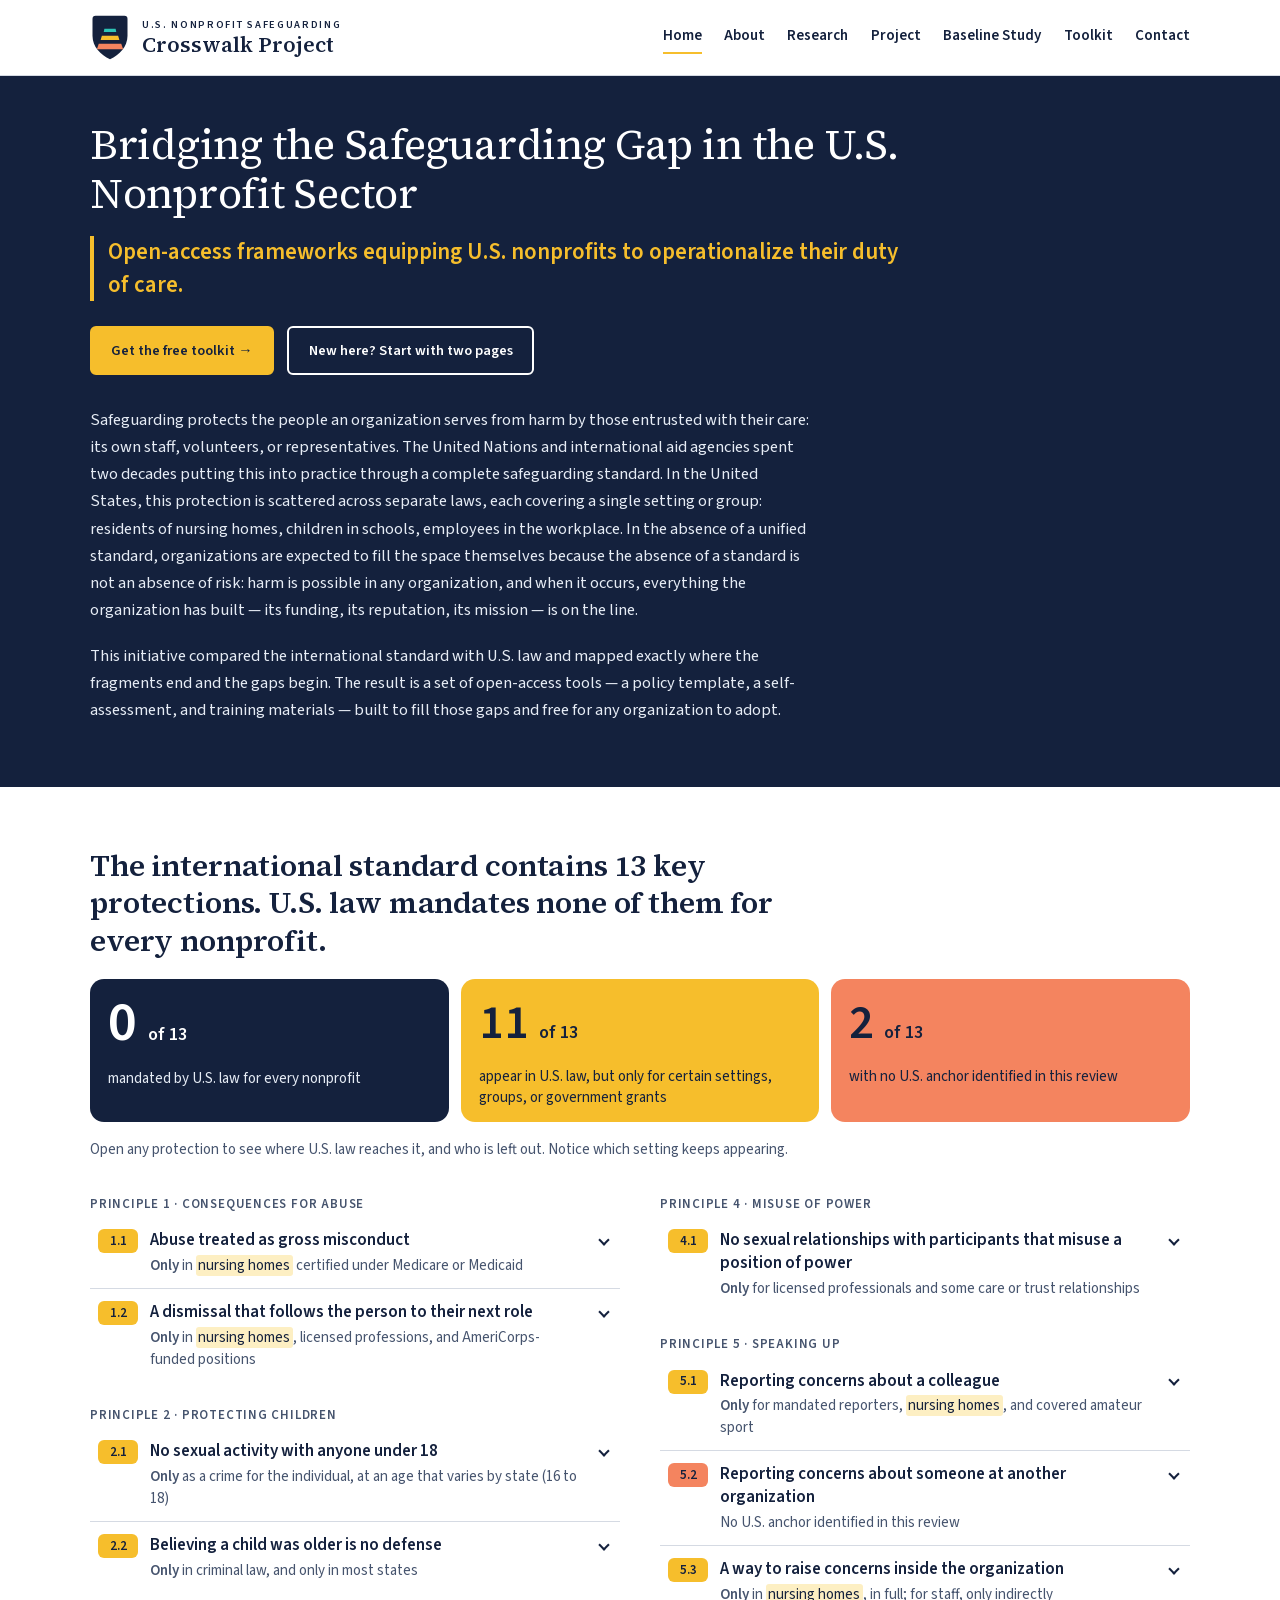
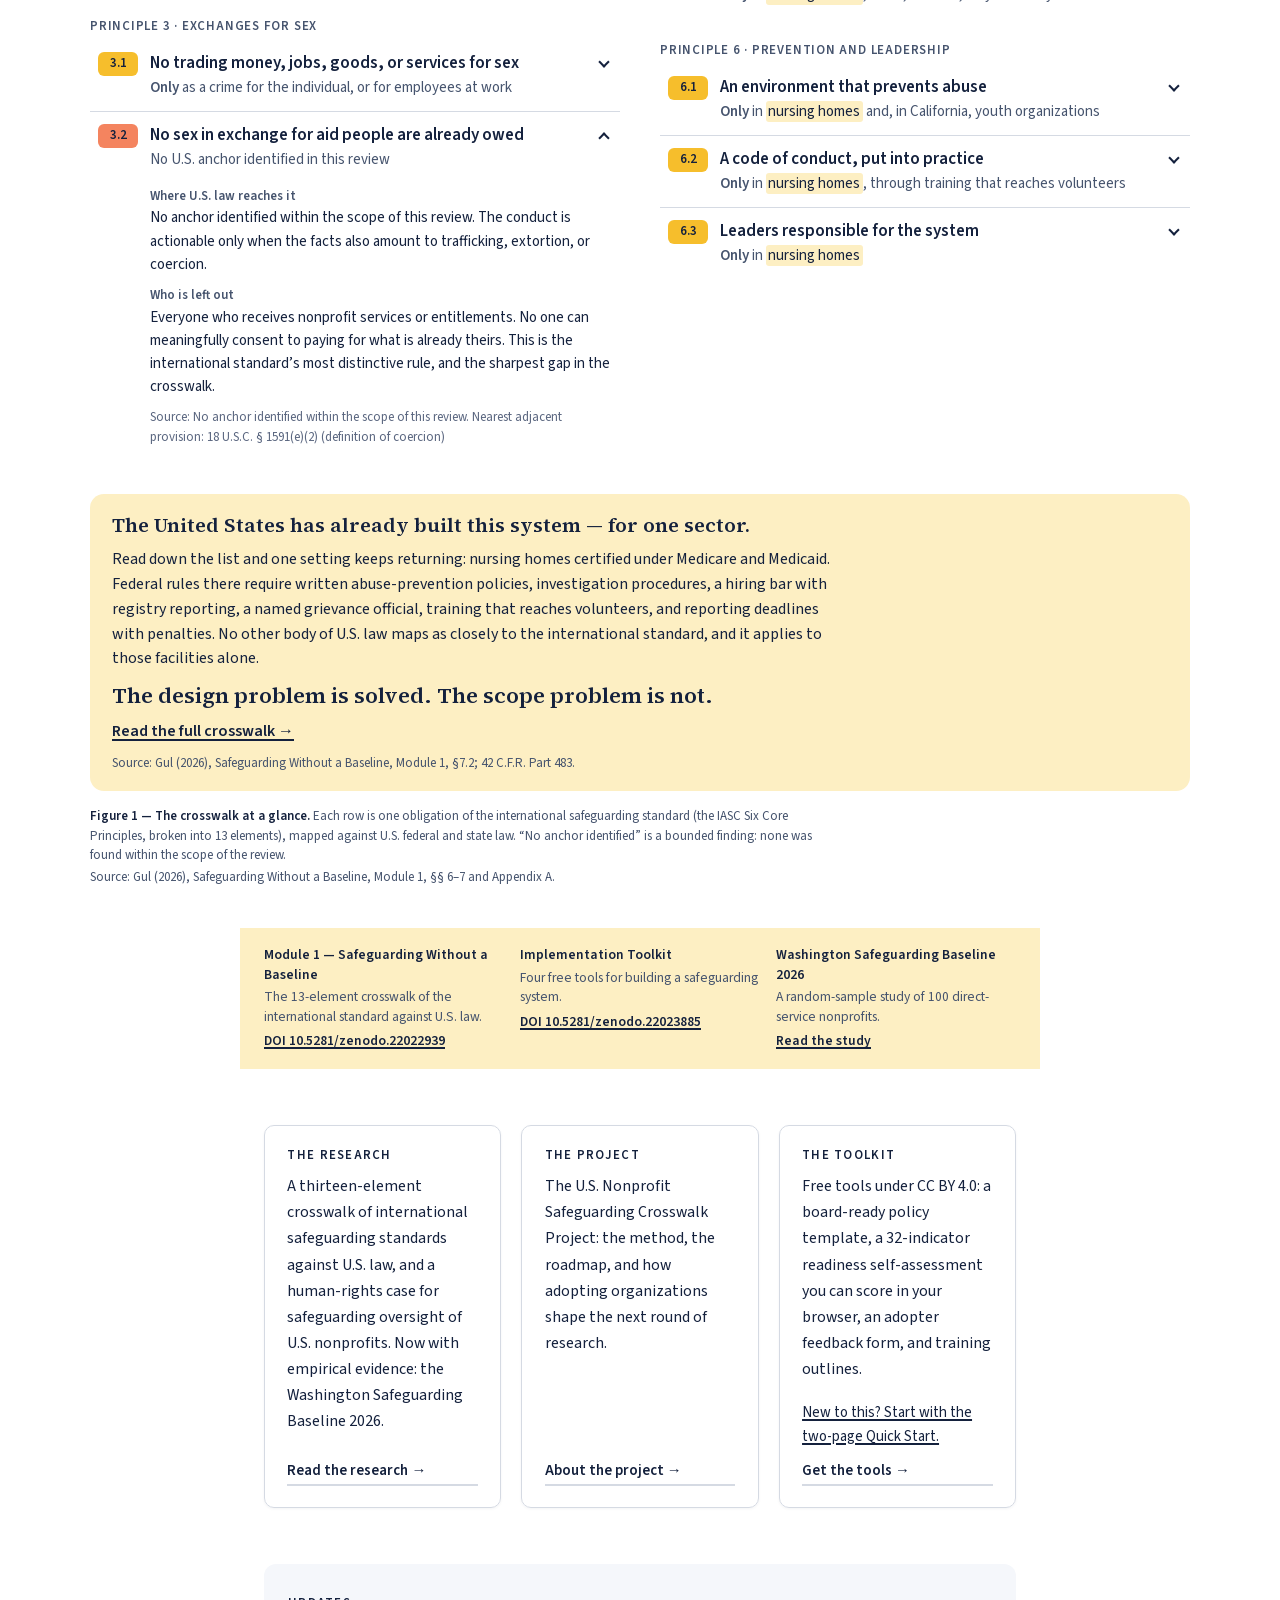
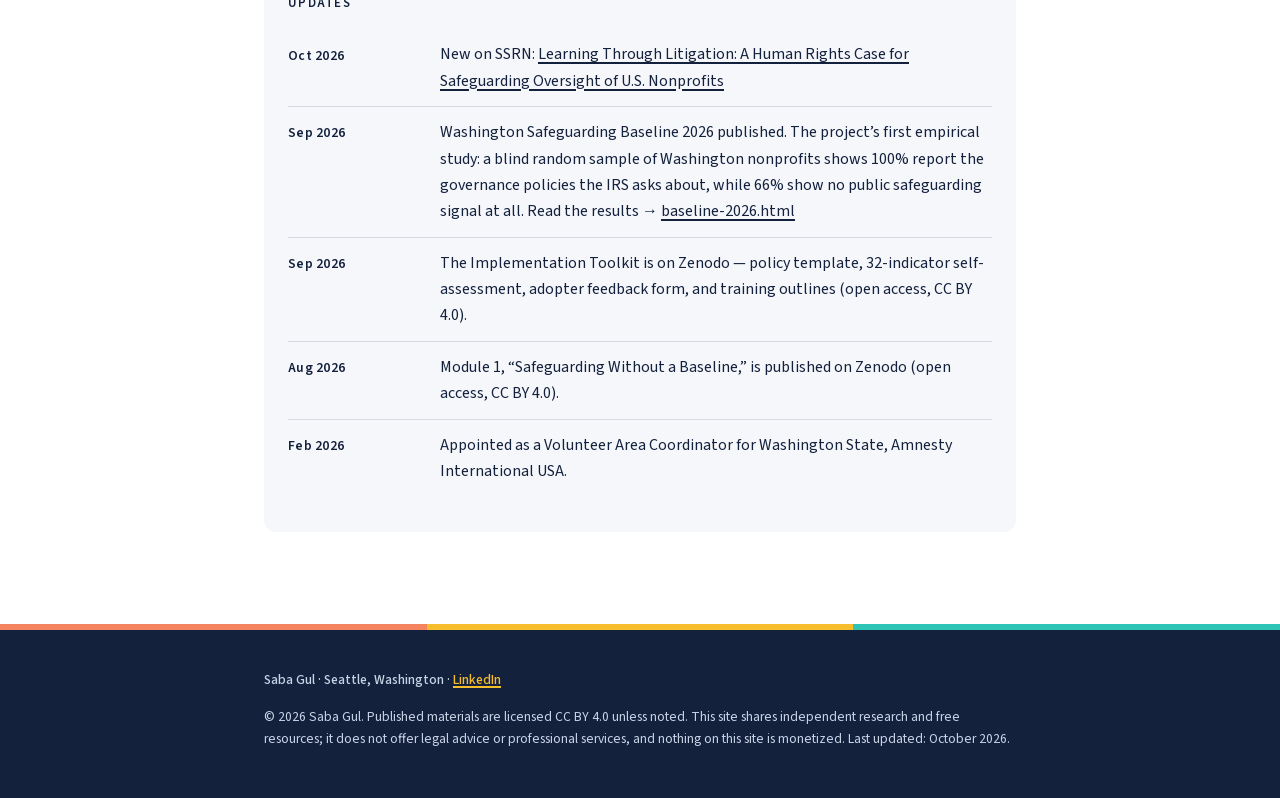
==== commit 63aa8d43: "October 2026 update, Part D: white header with the emblem, new home hero - Every page: navy header b" ====
--- a/index.html
+++ b/index.html
@@ -30,9 +30,12 @@
 
   <header class="site-header">
     <div class="site-header__inner">
-      <a class="wordmark" href="index.html">
-        The U.S. Nonprofit Safeguarding Crosswalk Project
-        <span class="wordmark__role">Founder: Saba Gul, LL.M.</span>
+      <a class="wordmark" href="index.html" aria-label="The U.S. Nonprofit Safeguarding Crosswalk Project — home">
+        <img class="wordmark__mark" src="assets/img/crosswalk-emblem.svg" alt="" width="64" height="76">
+        <span class="wordmark__text">
+          <span class="wordmark__kicker">U.S. NONPROFIT SAFEGUARDING</span>
+          <span class="wordmark__name">Crosswalk Project</span>
+        </span>
       </a>
       <nav class="nav" aria-label="Primary">
         <ul>
@@ -52,8 +55,9 @@
     <div class="hero-row">
       <div class="hero reveal">
         <h1>Bridging the Safeguarding Gap in the U.S. Nonprofit Sector</h1>
-        <p class="lede">Open-access frameworks equipping U.S. nonprofits to operationalize their duty of care.</p>
-        <p class="hero__intro">Safeguarding protects the people an organization serves from harm by those entrusted with their care: its own staff, volunteers, or representatives. The United Nations and international aid agencies spent two decades putting this into practice through a complete safeguarding standard. In the United States, this protection is scattered across separate laws, each covering a single setting or group: residents of nursing homes, children in schools, employees in the workplace. In the absence of a unified standard, organizations are expected to fill the space themselves. But the absence of a standard is not an absence of risk: harm is possible in any organization, and when it occurs, everything the organization has built &mdash; its funding, its reputation, its mission &mdash; is on the line.</p>
+        <p class="hero__tagline">Open-access frameworks equipping U.S. nonprofits to operationalize their duty of care.</p>
+        <p class="hero__actions"><a class="hero__btn hero__btn--sun" href="toolkit.html">Get the free toolkit &rarr;</a> <a class="hero__btn hero__btn--outline" href="toolkit.html#quick-start">New here? Start with two pages</a></p>
+        <p class="hero__intro">Safeguarding protects the people an organization serves from harm by those entrusted with their care: its own staff, volunteers, or representatives. The United Nations and international aid agencies spent two decades putting this into practice through a complete safeguarding standard. In the United States, this protection is scattered across separate laws, each covering a single setting or group: residents of nursing homes, children in schools, employees in the workplace. In the absence of a unified standard, organizations are expected to fill the space themselves because the absence of a standard is not an absence of risk: harm is possible in any organization, and when it occurs, everything the organization has built &mdash; its funding, its reputation, its mission &mdash; is on the line.</p>
         <p class="hero__intro">This initiative compared the international standard with U.S. law and mapped exactly where the fragments end and the gaps begin. The result is a set of open-access tools &mdash; a policy template, a self-assessment, and training materials &mdash; built to fill those gaps and free for any organization to adopt.</p>
       </div>
     </div>
@@ -304,7 +308,7 @@
           <p class="fig1-callout__title">The United States has already built this system — for one sector.</p>
           <p>Read down the list and one setting keeps returning: nursing homes certified under Medicare and Medicaid. Federal rules there require written abuse-prevention policies, investigation procedures, a hiring bar with registry reporting, a named grievance official, training that reaches volunteers, and reporting deadlines with penalties. No other body of U.S. law maps as closely to the international standard, and it applies to those facilities alone.</p>
           <p class="fig1-callout__punch">The design problem is solved. The scope problem is not.</p>
-          <p class="fig1-callout__link"><a href="research.html#full-crosswalk">Read the full crosswalk →</a></p>
+          <p class="fig1-callout__link"><a href="research.html#figure-2">Read the full crosswalk →</a></p>
           <p class="fig1-callout__src">Source: Gul (2026), Safeguarding Without a Baseline, Module 1, §7.2; 42 C.F.R. Part 483.</p>
         </div>
         <figcaption class="fig__caption"><strong>Figure 1 — The crosswalk at a glance.</strong> Each row is one obligation of the international safeguarding standard (the IASC Six Core Principles, broken into 13 elements), mapped against U.S. federal and state law. “No anchor identified” is a bounded finding: none was found within the scope of the review. <span class="fig__source">Source: Gul (2026), Safeguarding Without a Baseline, Module 1, §§ 6–7 and Appendix A.</span></figcaption>
@@ -334,15 +338,13 @@
 
     <ul class="cards">
       <li class="card card--research">
-        <div class="ph ph--b card__photo" aria-hidden="true"><span class="ph__line"></span></div>
         <div class="card__body">
           <h2>The Research</h2>
-          <p>A thirteen-element crosswalk of international safeguarding standards against U.S. law, and a human rights case for safeguarding oversight of U.S. nonprofits. Now with empirical evidence: the Washington Safeguarding Baseline 2026.</p>
+          <p>A thirteen-element crosswalk of international safeguarding standards against U.S. law, and a human-rights case for safeguarding oversight of U.S. nonprofits. Now with empirical evidence: the Washington Safeguarding Baseline 2026.</p>
           <a class="arrow" href="research.html">Read the research &rarr;</a>
         </div>
       </li>
       <li class="card card--project">
-        <div class="ph ph--c card__photo" aria-hidden="true"><span class="ph__line"></span></div>
         <div class="card__body">
           <h2>The Project</h2>
           <p>The U.S. Nonprofit Safeguarding Crosswalk Project: the method, the roadmap, and how adopting organizations shape the next round of research.</p>
@@ -350,7 +352,6 @@
         </div>
       </li>
       <li class="card card--toolkit">
-        <div class="ph ph--d card__photo" aria-hidden="true"><span class="ph__line"></span></div>
         <div class="card__body">
           <h2>The Toolkit</h2>
           <p>Free tools under CC BY 4.0: a board-ready policy template, a 32-indicator readiness self-assessment you can score in your browser, an adopter feedback form, and training outlines.</p>
--- a/assets/css/style.css
+++ b/assets/css/style.css
@@ -70,6 +70,10 @@
      ~50rem measure instead of being squeezed to make room for the sidebar. */
   --page-wide: 67rem;
   --toc-width: 13rem;
+
+  /* Outer width of the header bar and of the home page's hero and Figure 1,
+     which break out of --page. */
+  --wide-max: 68.75rem;
 }
 
 /* --- Reset / base ------------------------------------------------------- */
@@ -127,7 +131,7 @@
   outline-offset: 3px;
 }
 
-.site-header :focus-visible,
+.hero-row :focus-visible,
 .site-footer :focus-visible,
 .sa-bar :focus-visible { outline-color: var(--sun); }
 
@@ -200,7 +204,7 @@
    bold colored line out-competes a lighter-weight, black headline instead
    of reading as clearly secondary. */
 /* No max-width of its own — it inherits the width of whichever container
-   it sits in (.hero at 40rem, .page-head at 46rem), so a subtitle that
+   it sits in (.page-head at 46rem), so a subtitle that
    fits on one line at that width does, instead of wrapping early against
    an artificial narrower cap. */
 .lede {
@@ -249,63 +253,65 @@
 
 /* --- Header ------------------------------------------------------------- */
 
-/* Compact centered title block: name, a tracked sans-serif role line, a short
-   rule, then the nav. Kept deliberately small — this repeats on every page,
-   so its height is a tax the whole site pays on every visit. */
+/* White bar (Part D1): logo block left, nav right, in one row wherever the
+   two fit side by side; below that the nav wraps under the logo on its own.
+   Same outer edges as Figure 1 on the home page (--wide). */
 .site-header {
-  background: var(--navy);
+  background: var(--white);
+  border-bottom: 1px solid var(--rule);
 }
 
 .site-header__inner {
-  max-width: var(--page);
+  display: flex;
+  flex-wrap: wrap;
+  align-items: center;
+  justify-content: space-between;
+  gap: 0.6rem 2rem;
+  max-width: calc(var(--wide-max) + 3rem);
   margin: 0 auto;
-  padding: 1.4rem 1.5rem 0.85rem;
-  text-align: center;
+  padding: 0.85rem 1.5rem;
 }
 
 .wordmark {
-  display: inline-block;
-  color: var(--white);
+  display: inline-flex;
+  align-items: center;
+  gap: 0.75rem;
+  color: var(--navy);
+  text-decoration: none;
+}
+
+.wordmark:hover { color: var(--navy); }
+
+.wordmark__mark {
+  flex: none;
+  width: 2.5rem;
+  height: auto;
+}
+
+.wordmark__text {
+  display: flex;
+  flex-direction: column;
+}
+
+.wordmark__kicker {
+  font-family: var(--sans);
+  font-size: 0.65625rem;
+  font-weight: 600;
+  line-height: 1.3;
+  letter-spacing: 0.16em;
+}
+
+.wordmark__name {
   font-family: var(--serif);
-  font-size: clamp(1.5rem, 2.8vw, 1.85rem);
-  line-height: 1.12;
-  letter-spacing: 0.03em;
-  text-decoration: none;
-}
-
-.wordmark:hover { color: var(--white); }
-
-/* Not italic: a slanted serif tagline at this size read as decorative rather
-   than legible. Upright, slightly smaller, and tracked instead. */
-.wordmark__role {
-  display: block;
-  max-width: 37rem;
-  margin: 0.3rem auto 0;
-  color: var(--on-navy-muted);
-  font-family: var(--sans);
-  font-size: 0.82rem;
+  font-size: 1.3125rem;
   font-weight: 600;
-  line-height: 1.4;
-  letter-spacing: 0.03em;
-}
-
-/* Short centered rule instead of a full-width border: it divides the title
-   block from the nav without drawing a box around the header. Sits on .nav so
-   it falls between the two, not after both. */
-.nav::before {
-  content: "";
-  display: block;
-  width: 2rem;
-  height: 2px;
-  margin: 0.85rem auto 0.75rem;
-  background: var(--sun);
+  line-height: 1.2;
 }
 
 .nav ul {
   display: flex;
   flex-wrap: wrap;
-  justify-content: center;
-  gap: 0.2rem 1.5rem;
+  gap: 0.2rem 1.4rem;
   margin: 0;
   padding: 0;
   list-style: none;
@@ -315,18 +321,17 @@
   display: inline-block;
   padding: 0.2rem 0;
   border-bottom: 2px solid transparent;
-  color: var(--on-navy);
-  font-size: 0.9rem;
+  color: var(--navy);
+  font-size: 0.9375rem;
+  font-weight: 600;
   text-decoration: none;
 }
 
 .nav a:hover,
 .nav a[aria-current="page"] {
   border-bottom-color: var(--sun);
-  color: var(--on-navy);
-}
-
-.nav a[aria-current="page"] { font-weight: 600; }
+  color: var(--navy);
+}
 
 /* --- Main --------------------------------------------------------------- */
 
@@ -427,7 +432,7 @@
   line-height: 1.24;
 }
 
-/* The navy band continues the header behind the hero. It cancels main's top
+/* The navy band behind the hero. It cancels main's top
    padding to sit flush under the header, and paints edge to edge as one
    border-image outset: unlike width:100vw it adds no scrollable overflow,
    and unlike background + box-shadow it leaves no sub-pixel seam where the
@@ -443,11 +448,13 @@
 }
 
 .hero h1 { color: var(--white); }
-.hero .lede { color: var(--on-navy-muted); }
-
+
+/* Same full-bleed width as Figure 1 below it and the header above it, so the
+   heading starts on the logo's left edge. */
 .hero {
-  max-width: 40rem;
-  margin-bottom: 0;
+  --hero-w: min(var(--wide-max), calc(100vw - 3rem));
+  width: var(--hero-w);
+  margin: 0 0 0 calc((100% - var(--hero-w)) / 2);
 }
 
 .hero__kicker {
@@ -461,17 +468,31 @@
   text-transform: uppercase;
 }
 
+/* 30px on a 375px phone, 42px from 1280px up. */
 .hero h1 {
-  margin: 0 0 1rem;
-  font-size: clamp(1.65rem, 2.5vw, 2.05rem);
-  line-height: 1.22;
+  max-width: 56rem;
+  margin: 0 0 1.1rem;
+  font-size: clamp(1.875rem, 1.564rem + 1.326vw, 2.625rem);
+  line-height: 1.18;
   letter-spacing: -0.006em;
+}
+
+/* 19px on a phone, 23px on desktop. Yellow on navy is 9.4:1. */
+.hero__tagline {
+  max-width: 52rem;
+  margin: 0 0 1.6rem;
+  padding-left: 14px;
+  border-left: 4px solid var(--sun);
+  color: var(--sun);
+  font-size: clamp(1.1875rem, 1.084rem + 0.442vw, 1.4375rem);
+  font-weight: 600;
+  line-height: 1.4;
 }
 
 /* Long-form reading copy stays close to full-strength ink, not the muted
    tone reserved for secondary/meta text — this site is mostly reading. */
 .hero__intro {
-  max-width: 30rem;
+  max-width: 45rem;
   margin-top: 0;
   color: var(--on-navy);
   font-size: 1.03rem;
@@ -481,7 +502,7 @@
   display: flex;
   gap: 0.85rem;
   flex-wrap: wrap;
-  margin-top: 1.5rem;
+  margin: 0 0 2rem;
 }
 
 .hero__btn {
@@ -507,6 +528,23 @@
 }
 
 .hero__btn--ghost:hover { background: var(--panel); color: var(--navy); }
+
+/* The two hero buttons on navy. Same 2px border on both so they match in
+   height. */
+.hero__btn--sun {
+  border: 2px solid var(--sun);
+  background: var(--sun);
+  color: var(--navy);
+}
+
+.hero__btn--sun:hover { border-color: var(--cream); background: var(--cream); color: var(--navy); }
+
+.hero__btn--outline {
+  border: 2px solid var(--white);
+  color: var(--white);
+}
+
+.hero__btn--outline:hover { background: var(--white); color: var(--navy); }
 
 /* --- Data figures (Website_Agent_Prompt brief, Part B) -------------------
    Shared pattern for every hand-drawn SVG figure: a panel box holding the
@@ -645,9 +683,20 @@
    re-centered with a computed negative margin, so it never adds horizontal
    scroll (unlike width: 100vw). */
 .fig1-section {
-  --fig1-w: min(68.75rem, calc(100vw - 3rem));
+  --fig1-w: min(var(--wide-max), calc(100vw - 3rem));
   width: var(--fig1-w);
   margin: 0 0 3.75rem calc((100% - var(--fig1-w)) / 2);
+}
+
+/* Below --page, main is already full width, so there is nothing to break out
+   of; 100vw would also count a desktop scrollbar and pull the hero and
+   Figure 1 off the header's left edge. */
+@media (max-width: 50rem) {
+  .hero,
+  .fig1-section {
+    width: auto;
+    margin-left: 0;
+  }
 }
 
 .fig1 { margin: 0; }
@@ -1240,9 +1289,7 @@
 }
 
 /* One consistent accent everywhere (not a different hue per card) — see
-   the token-block note above. Each card's identity now comes from its
-   card__photo abstract mark (a .ph--b/c/d variant, set in the markup),
-   not from a per-card color. */
+   the token-block note above. */
 .card {
   display: flex;
   flex-direction: column;
@@ -1255,11 +1302,8 @@
 
 .card:hover { transform: translateY(-3px); box-shadow: 0 14px 24px color-mix(in srgb, var(--navy) 9%, transparent); }
 
-.card__photo { height: 7rem; border-radius: 0; }
-
 .card__body { flex: 1 1 auto; display: flex; flex-direction: column; padding: 1.4rem 1.4rem 1.35rem; }
 
-/* The old inline SVG icons are superseded by the card__photo mark. */
 .card__icon { display: none; }
 
 .card h2 {
@@ -1414,18 +1458,9 @@
   box-shadow: 0 1px 3px color-mix(in srgb, var(--navy) 5%, transparent);
 }
 
-/* Superseded by .pub-mark, a small square abstract mark. */
 .pub__num { display: none; }
 
 .pub__body { flex: 1 1 auto; min-width: 0; }
-
-.pub-mark {
-  flex: 0 0 3.4rem;
-  width: 3.4rem;
-  height: 3.4rem;
-  margin-bottom: 1.1rem;
-  border-radius: 8px;
-}
 
 .pub h2 {
   margin: 0 0 0.6rem;
@@ -1917,45 +1952,6 @@
   gap: 0.75rem 1.25rem;
 }
 
-/* --- Marks: a "crosswalk" motif, not decorative shapes ---------------------
-   Two node squares joined by a line — literally the site's own subject
-   (mapping one standard to another) rather than arbitrary abstract art.
-   Squares/rects read as diagrammatic and corporate; circles read playful,
-   which didn't fit a legal/compliance site. container-type:size + cqmin
-   keeps every element proportional to the SHORTER side of its own box
-   regardless of the box's aspect ratio, so nothing stretches into an odd
-   ellipse in a box that isn't square. Used for: each home card and the
-   research publication marks. */
-.ph {
-  position: relative;
-  overflow: hidden;
-  border-radius: 8px;
-  background: var(--panel);
-  border: 1px solid var(--rule);
-  container-type: size;
-}
-
-.ph__line {
-  position: absolute;
-  background: var(--navy);
-}
-
-.ph::before, .ph::after { content: ""; position: absolute; border-radius: 3px; }
-
-.ph--b .ph__line { top: 18cqmin; bottom: 18cqmin; left: 50%; width: 2px; height: auto; }
-.ph--b::before { width: 14cqmin; height: 14cqmin; top: 10cqmin; left: calc(50% - 7cqmin); border: 2.5px solid var(--navy); background: var(--white); }
-.ph--b::after { width: 14cqmin; height: 14cqmin; bottom: 10cqmin; left: calc(50% - 7cqmin); background: var(--navy); }
-
-.ph--c .ph__line { top: 62%; left: 16cqmin; width: 60cqmin; height: 2px; }
-.ph--c::before { width: 14cqmin; height: 14cqmin; top: calc(62% - 7cqmin); left: 10cqmin; background: var(--sun); }
-.ph--c::after { width: 14cqmin; height: 14cqmin; top: calc(62% - 7cqmin); right: 10cqmin; background: var(--navy); }
-
-.ph--d .ph__line { top: 22cqmin; bottom: 22cqmin; right: 34%; width: 2px; height: auto; }
-.ph--d::before { width: 13cqmin; height: 13cqmin; top: 14cqmin; right: calc(34% - 6.5cqmin); border: 2.5px solid var(--sun); background: var(--white); }
-.ph--d::after { width: 13cqmin; height: 13cqmin; bottom: 14cqmin; right: calc(34% - 6.5cqmin); border: 2.5px solid var(--navy); background: var(--white); }
-
-.prj-banner { height: 11rem; margin: 0 0 2.75rem; }
-
 /* --- Motion: one deliberate on-load reveal, nothing scattered ------------ */
 
 .hero, .cards { opacity: 0; animation: reveal-in 0.5s ease forwards; }
@@ -2245,8 +2241,7 @@
     border-bottom: 1px solid #999;
   }
 
-  .wordmark,
-  .wordmark__role { color: #000; }
+  .wordmark { color: #000; }
 
   .hero-row {
     margin-top: 0;
@@ -2255,8 +2250,12 @@
   }
 
   .hero h1,
-  .hero .lede,
+  .hero__tagline,
   .hero__intro { color: #000; }
+
+  .hero__tagline { border-left-color: #999; }
+
+  .hero__actions { display: none; }
 
   .fig1-tile,
   .scp__num,
@@ -2275,11 +2274,9 @@
 
   .site-footer::before { display: none; }
 
-  .site-header__inner { text-align: left; padding-bottom: 0.6rem; }
-
-  .wordmark { font-size: 15pt; letter-spacing: 0.01em; }
-
-  .wordmark__role { margin-left: 0; font-size: 9.5pt; }
+  .site-header__inner { padding-bottom: 0.6rem; }
+
+  .wordmark__name { font-size: 15pt; }
 
   .site-footer {
     background: #fff;
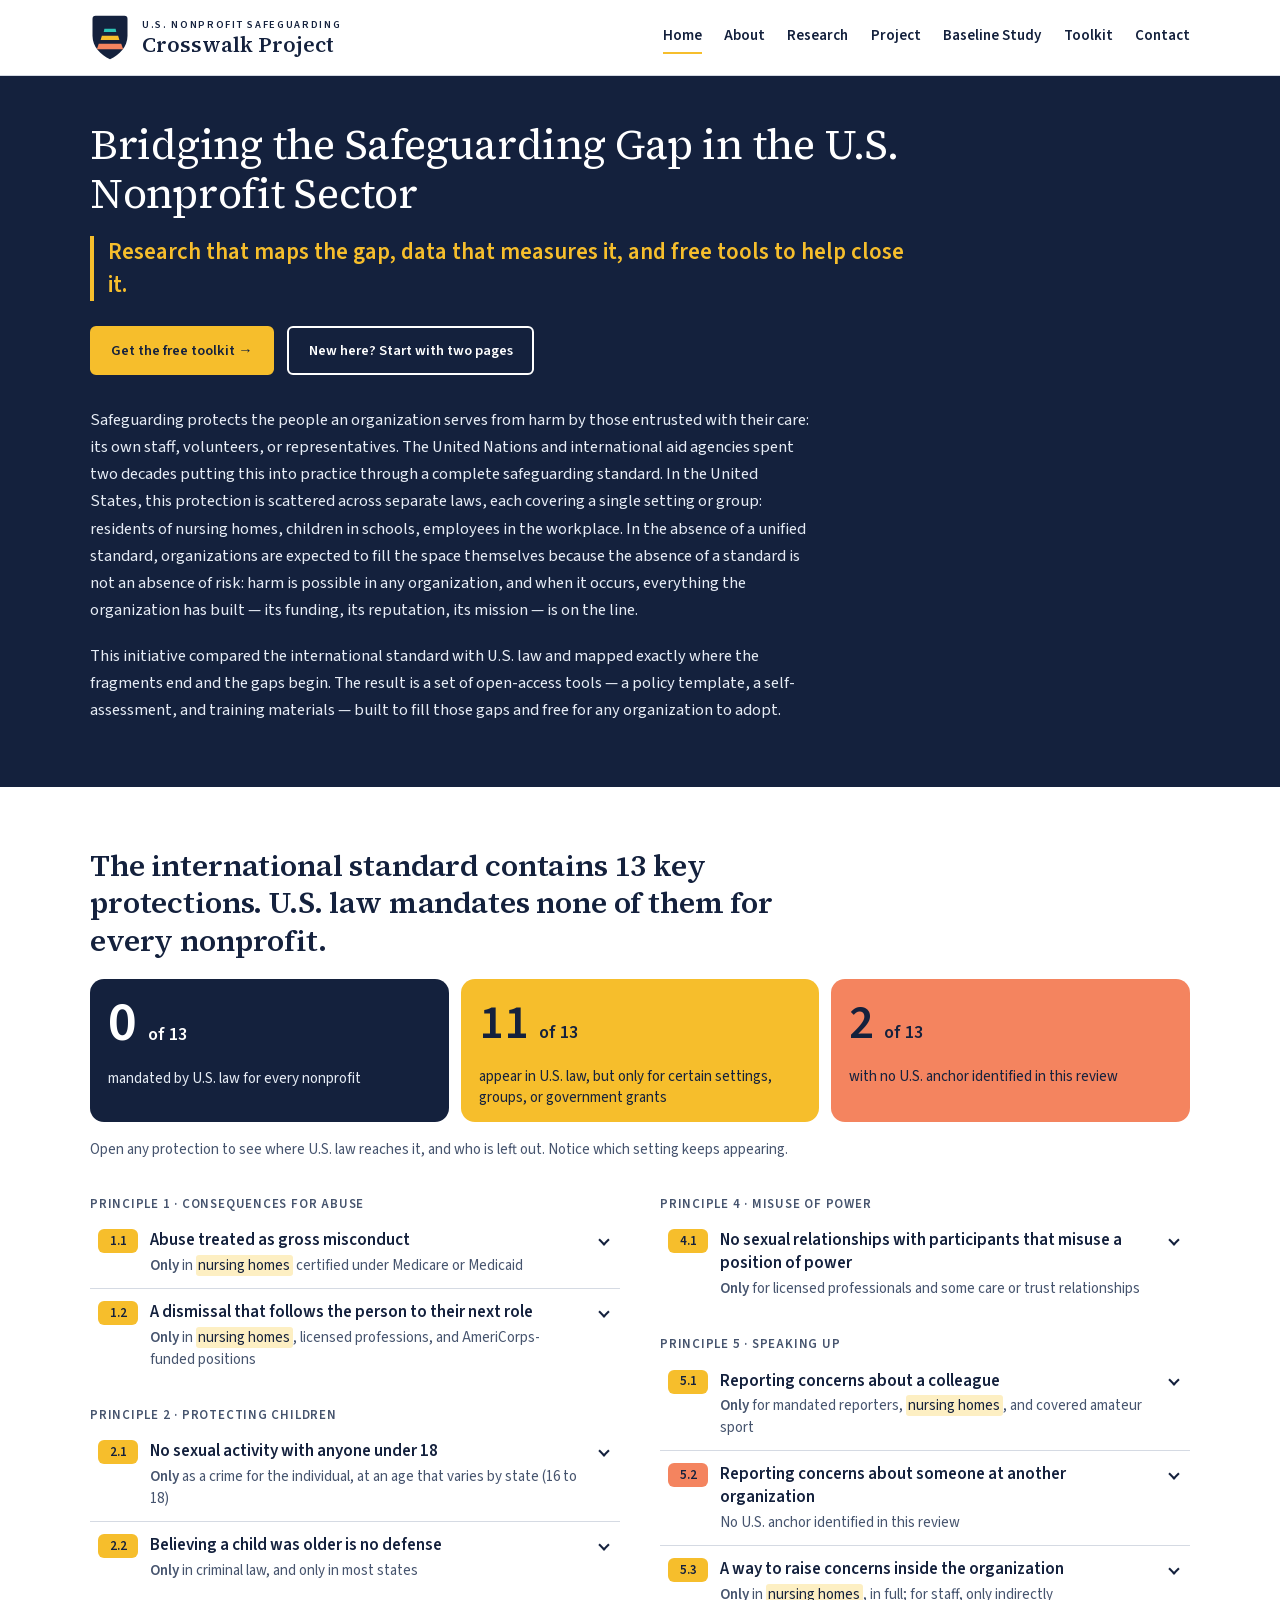
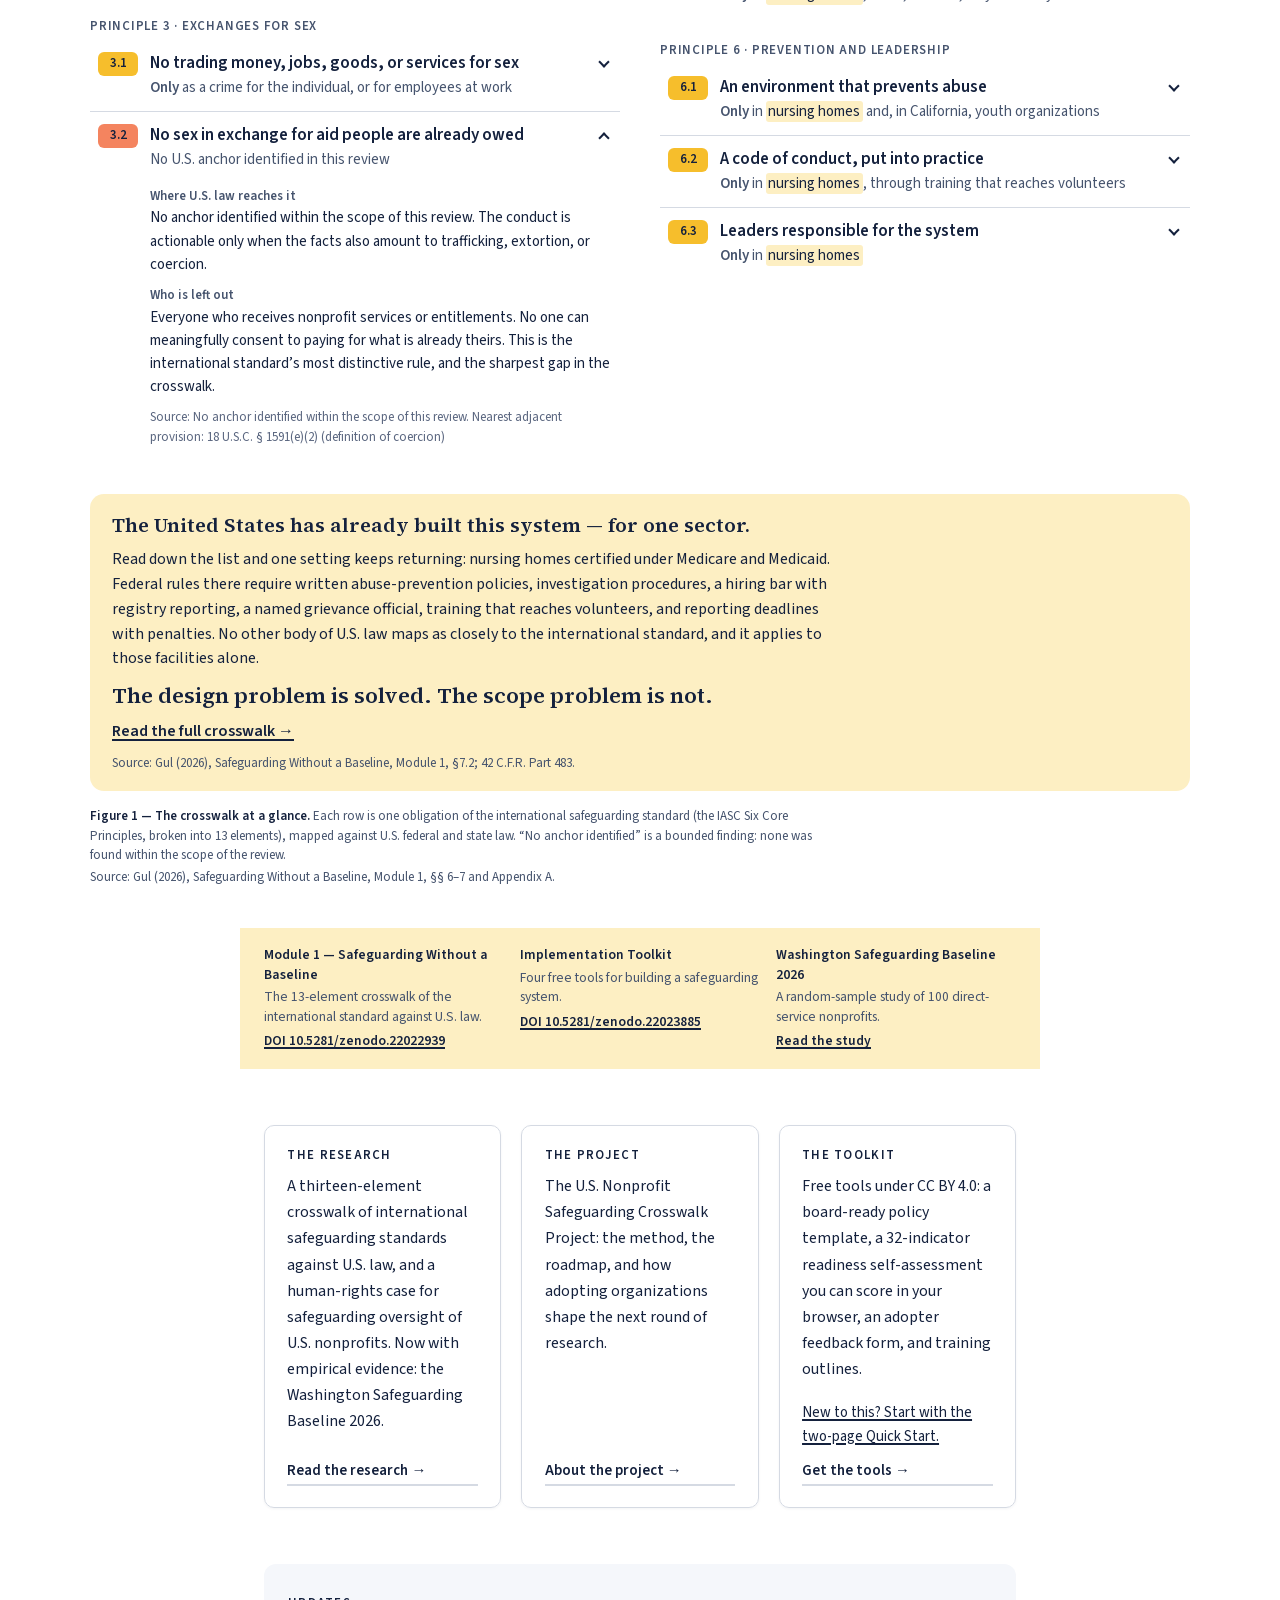
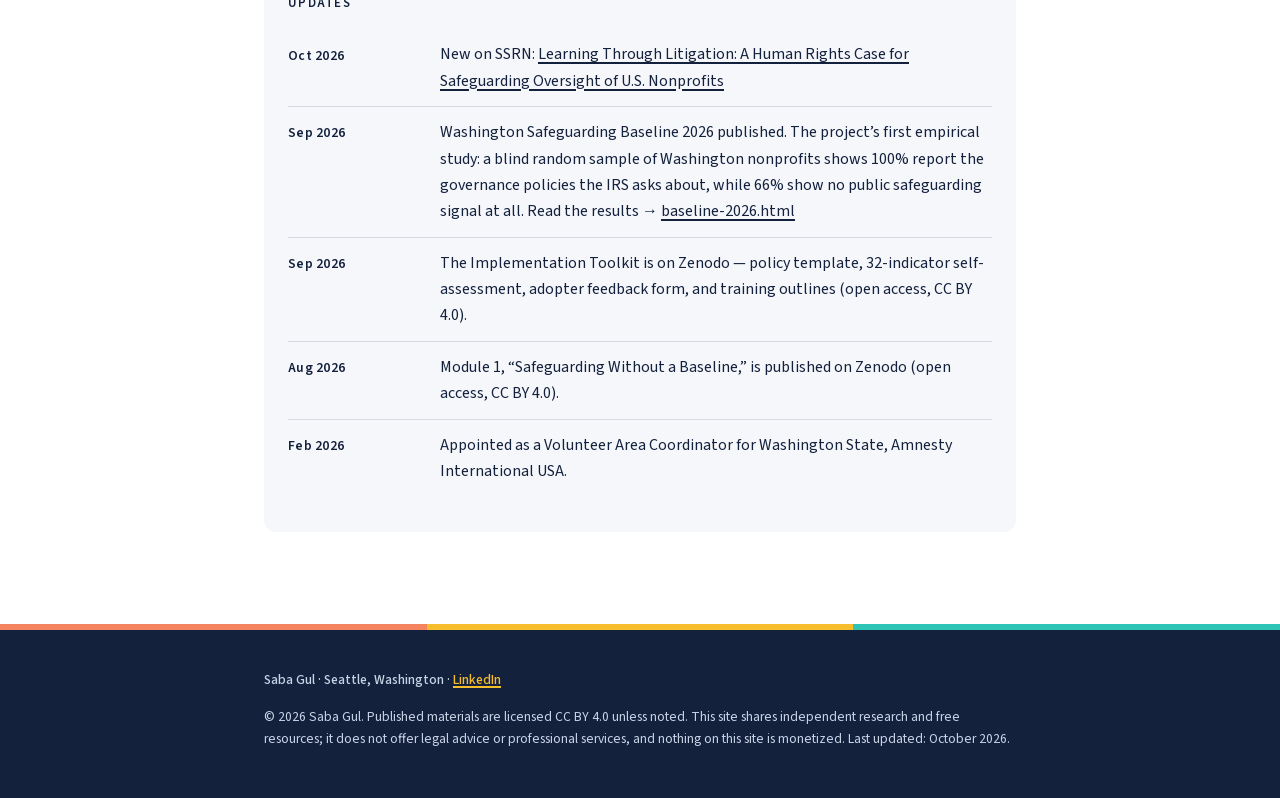
==== commit b8ac04d8: "Home tagline; Baseline 2026: new report PDF, six indicators, Bright Spot - Home: replace the hero ta" ====
--- a/index.html
+++ b/index.html
@@ -55,7 +55,7 @@
     <div class="hero-row">
       <div class="hero reveal">
         <h1>Bridging the Safeguarding Gap in the U.S. Nonprofit Sector</h1>
-        <p class="hero__tagline">Open-access frameworks equipping U.S. nonprofits to operationalize their duty of care.</p>
+        <p class="hero__tagline">Research that maps the gap, data that measures it, and free tools to help close it.</p>
         <p class="hero__actions"><a class="hero__btn hero__btn--sun" href="toolkit.html">Get the free toolkit &rarr;</a> <a class="hero__btn hero__btn--outline" href="toolkit.html#quick-start">New here? Start with two pages</a></p>
         <p class="hero__intro">Safeguarding protects the people an organization serves from harm by those entrusted with their care: its own staff, volunteers, or representatives. The United Nations and international aid agencies spent two decades putting this into practice through a complete safeguarding standard. In the United States, this protection is scattered across separate laws, each covering a single setting or group: residents of nursing homes, children in schools, employees in the workplace. In the absence of a unified standard, organizations are expected to fill the space themselves because the absence of a standard is not an absence of risk: harm is possible in any organization, and when it occurs, everything the organization has built &mdash; its funding, its reputation, its mission &mdash; is on the line.</p>
         <p class="hero__intro">This initiative compared the international standard with U.S. law and mapped exactly where the fragments end and the gaps begin. The result is a set of open-access tools &mdash; a policy template, a self-assessment, and training materials &mdash; built to fill those gaps and free for any organization to adopt.</p>
--- a/assets/css/style.css
+++ b/assets/css/style.css
@@ -9,10 +9,13 @@
 
 /* --- Fonts (self-hosted, latin subset only) ------------------------------ */
 
+/* The serif file is variable; 700 is opened only for the toolkit's number
+   badges. */
+
 @font-face {
   font-family: "Source Serif 4";
   font-style: normal;
-  font-weight: 400 600;
+  font-weight: 400 700;
   font-display: swap;
   src: url("../fonts/source-serif-4-normal.woff2") format("woff2");
   unicode-range: U+0000-00FF, U+0131, U+0152-0153, U+02BB-02BC, U+02C6, U+02DA, U+02DC, U+0304, U+0308, U+0329, U+2000-206F, U+20AC, U+2122, U+2191, U+2193, U+2212, U+2215, U+FEFF, U+FFFD;
@@ -333,6 +336,12 @@
   color: var(--navy);
 }
 
+/* Tablets: tighter gaps keep logo and nav on one row down to about 800px. */
+@media (max-width: 64rem) {
+  .site-header__inner { column-gap: 1rem; }
+  .nav ul { column-gap: 1rem; }
+}
+
 /* --- Main --------------------------------------------------------------- */
 
 main {
@@ -1387,6 +1396,13 @@
   .stat-cards { grid-template-columns: minmax(0, 1fr); }
 }
 
+/* baseline-2026.html: the Quick Start line under the six indicators keeps
+   the figure that follows at the same distance the stat tiles did, and the
+   Bright Spot callout gets room before the download button. */
+.indicators__next { margin: 1.25rem 0 3.5rem; }
+
+.note + .hero__actions { margin-top: 1.5rem; }
+
 /* --- Updates ------------------------------------------------------------ */
 
 /* A shaded band instead of a hairline-topped list — gives the page a
@@ -1857,47 +1873,121 @@
 
 /* --- Tools -------------------------------------------------------------- */
 
+/* One white card per tool, keyed by a 6px top bar and a matching number
+   badge: coral, sun, teal, navy for Tools 1-4. */
 .tool {
+  --tool-c: var(--navy);
+  --tool-num: var(--navy);
   max-width: var(--measure);
-  display: block;
+  margin: 1.75rem 0 1.5rem;
+  padding: 1.5rem;
+  background: var(--white);
   border: 1px solid var(--rule);
-  border-radius: 10px;
-  overflow: hidden;
-  margin: 1.75rem 0 1.4rem;
-  box-shadow: 0 1px 3px color-mix(in srgb, var(--navy) 5%, transparent);
-}
+  border-top: 6px solid var(--tool-c);
+  border-radius: 14px;
+}
+
+.tool--1 { --tool-c: var(--coral); }
+.tool--2 { --tool-c: var(--sun); }
+.tool--3 { --tool-c: var(--teal); }
+.tool--4 { --tool-c: var(--navy); --tool-num: var(--white); }
 
 /* Consecutive tools shouldn't get double spacing from both this and the
    previous tool's bottom margin — only the first tool (right after a
    .note or paragraph with no bottom margin of its own) needs the top gap. */
 .tool + .tool { margin-top: 0; }
 
-.tool__inner { display: flex; gap: 1.2rem; padding: 1.5rem 1.5rem 1.4rem; }
+.tool__head {
+  display: flex;
+  align-items: center;
+  gap: 1rem;
+  margin: 0 0 0.9rem;
+}
 
 .tool__num {
   flex: 0 0 auto;
   display: grid;
   place-items: center;
-  width: 2.15rem;
-  height: 2.15rem;
-  margin-top: 0.1rem;
+  width: 3rem;
+  height: 3rem;
   border-radius: 50%;
-  background: var(--navy);
-  color: var(--white);
+  background: var(--tool-c);
+  color: var(--tool-num);
+  font-family: var(--serif);
+  font-size: 1.25rem;
+  font-weight: 700;
+  line-height: 1;
+}
+
+.tool__titles { min-width: 0; }
+
+.tool__label {
+  margin: 0 0 0.2rem;
+  color: var(--muted);
+  font-size: 0.75rem;
+  font-weight: 700;
+  letter-spacing: 0.14em;
+  line-height: 1.3;
+  text-transform: uppercase;
+}
+
+.tool h2 {
+  margin: 0;
+  color: var(--navy);
+  font-size: 1.75rem;
+  font-weight: 600;
+}
+
+.tool__desc {
+  max-width: 50rem;
+  margin: 0 0 1.25rem;
+  color: var(--muted);
+  font-size: 1.0625rem;
+}
+
+.tool__actions {
+  display: flex;
+  flex-wrap: wrap;
+  align-items: center;
+  gap: 0.75rem 0.625rem;
+  margin: 0;
+}
+
+.tool__btn {
+  display: inline-block;
+  padding: 0.55rem 1.1rem;
+  border: 2px solid var(--navy);
+  border-radius: 6px;
+  background: var(--white);
+  color: var(--navy);
   font-family: var(--sans);
-  font-size: 1rem;
+  font-size: 0.9375rem;
   font-weight: 700;
-  opacity: 1;
-}
-
-.tool__body { flex: 1 1 auto; }
-
-.tool h2 {
-  margin: 0 0 0.6rem;
-  font-size: 1.2rem;
-}
-
-.tool p:last-child { margin-bottom: 0; }
+  line-height: 1.35;
+  text-decoration: none;
+}
+
+.tool__btn:hover { background: var(--panel); color: var(--navy); }
+
+.tool__btn--pdf { border-color: var(--sun); background: var(--sun); }
+.tool__btn--pdf:hover { border-color: var(--cream); background: var(--cream); }
+
+.tool__btn--web { background: var(--navy); color: var(--white); }
+.tool__btn--web:hover { border-color: var(--muted); background: var(--muted); color: var(--white); }
+
+.tool__record {
+  margin-left: 0.375rem;
+  font-size: 0.9375rem;
+  font-weight: 700;
+}
+
+@media (max-width: 40rem) {
+  .tool { padding: 1rem; }
+  .tool__head { gap: 0.875rem; }
+  .tool__num { width: 2.5rem; height: 2.5rem; font-size: 1.0625rem; }
+  .tool h2 { font-size: 1.375rem; }
+  .tool__btn { padding-inline: 0.875rem; }
+}
 
 /* --- Steps -------------------------------------------------------------- */
 
@@ -2306,6 +2396,8 @@
   .pub,
   .tool,
   .card { break-inside: avoid; }
+
+  .tool .tool__btn { border-color: #999; background: none; color: #000; }
 
   .todo { background: none; }
 
